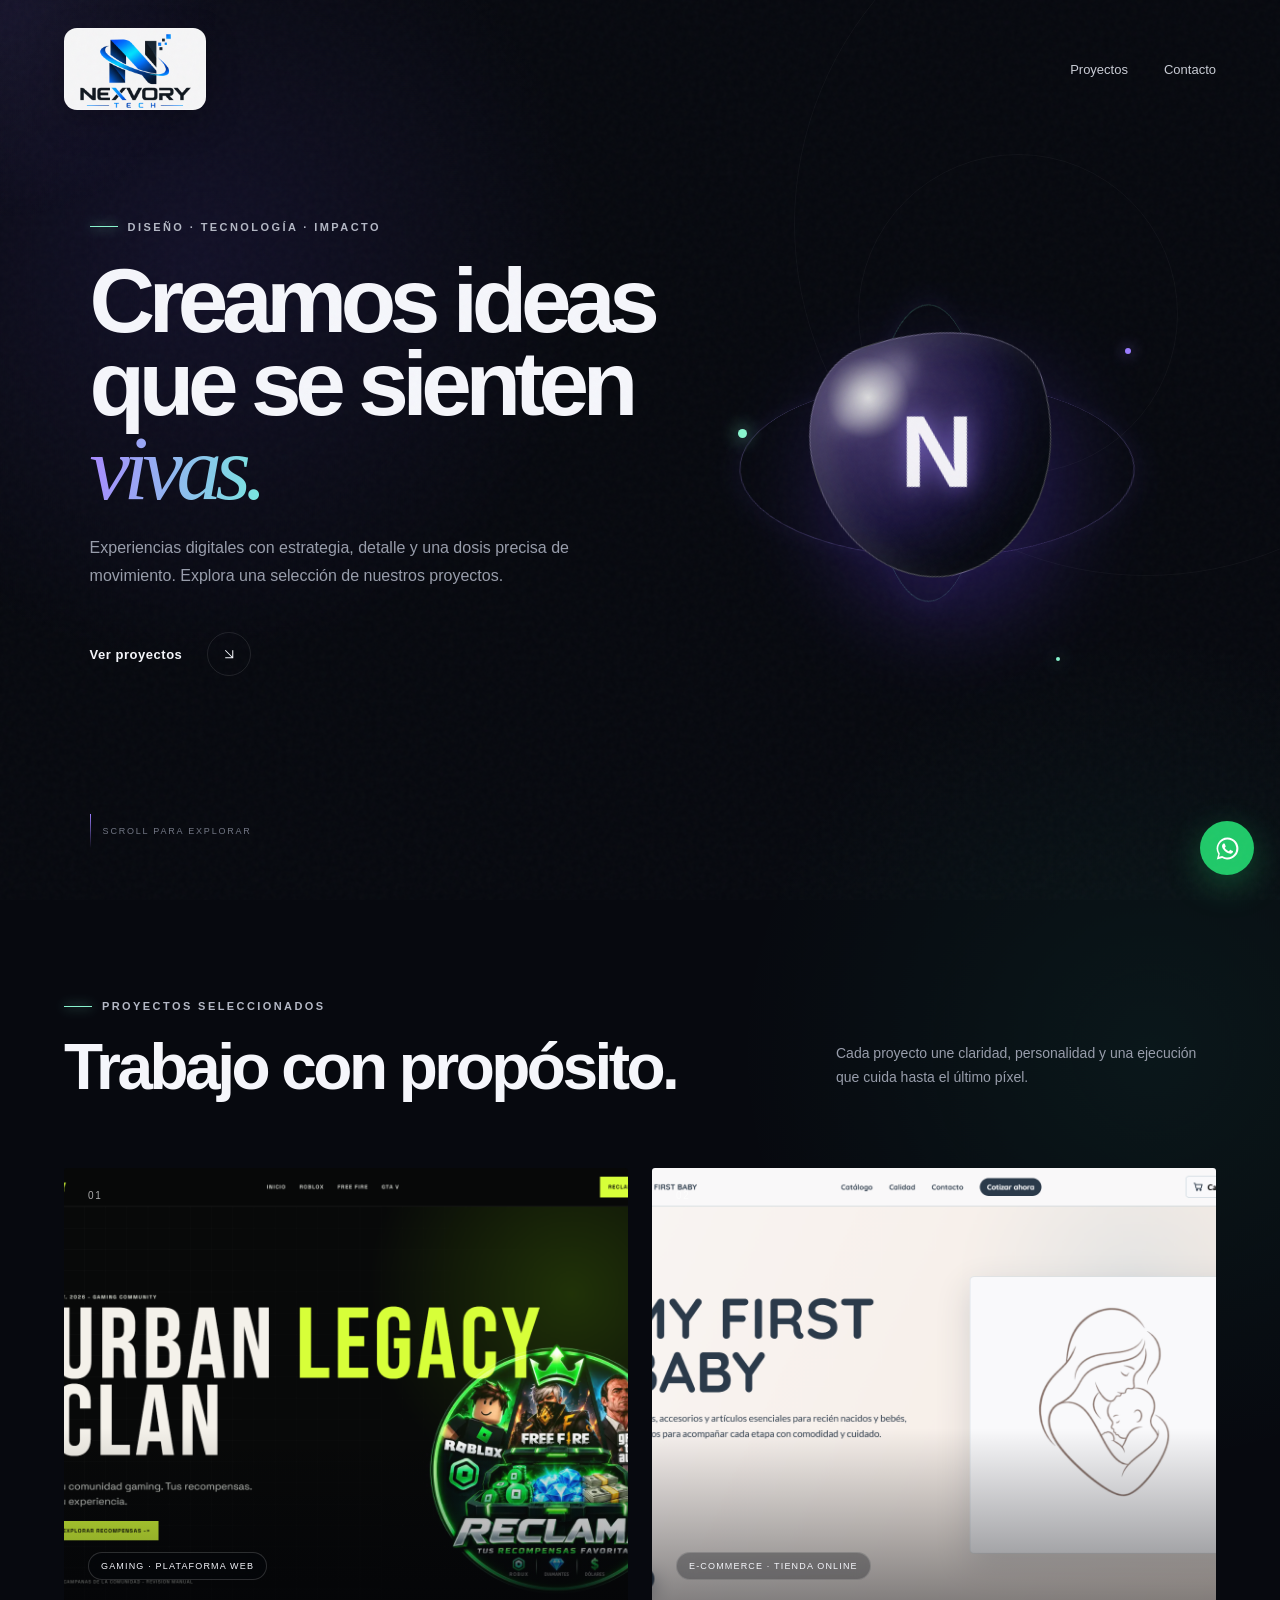
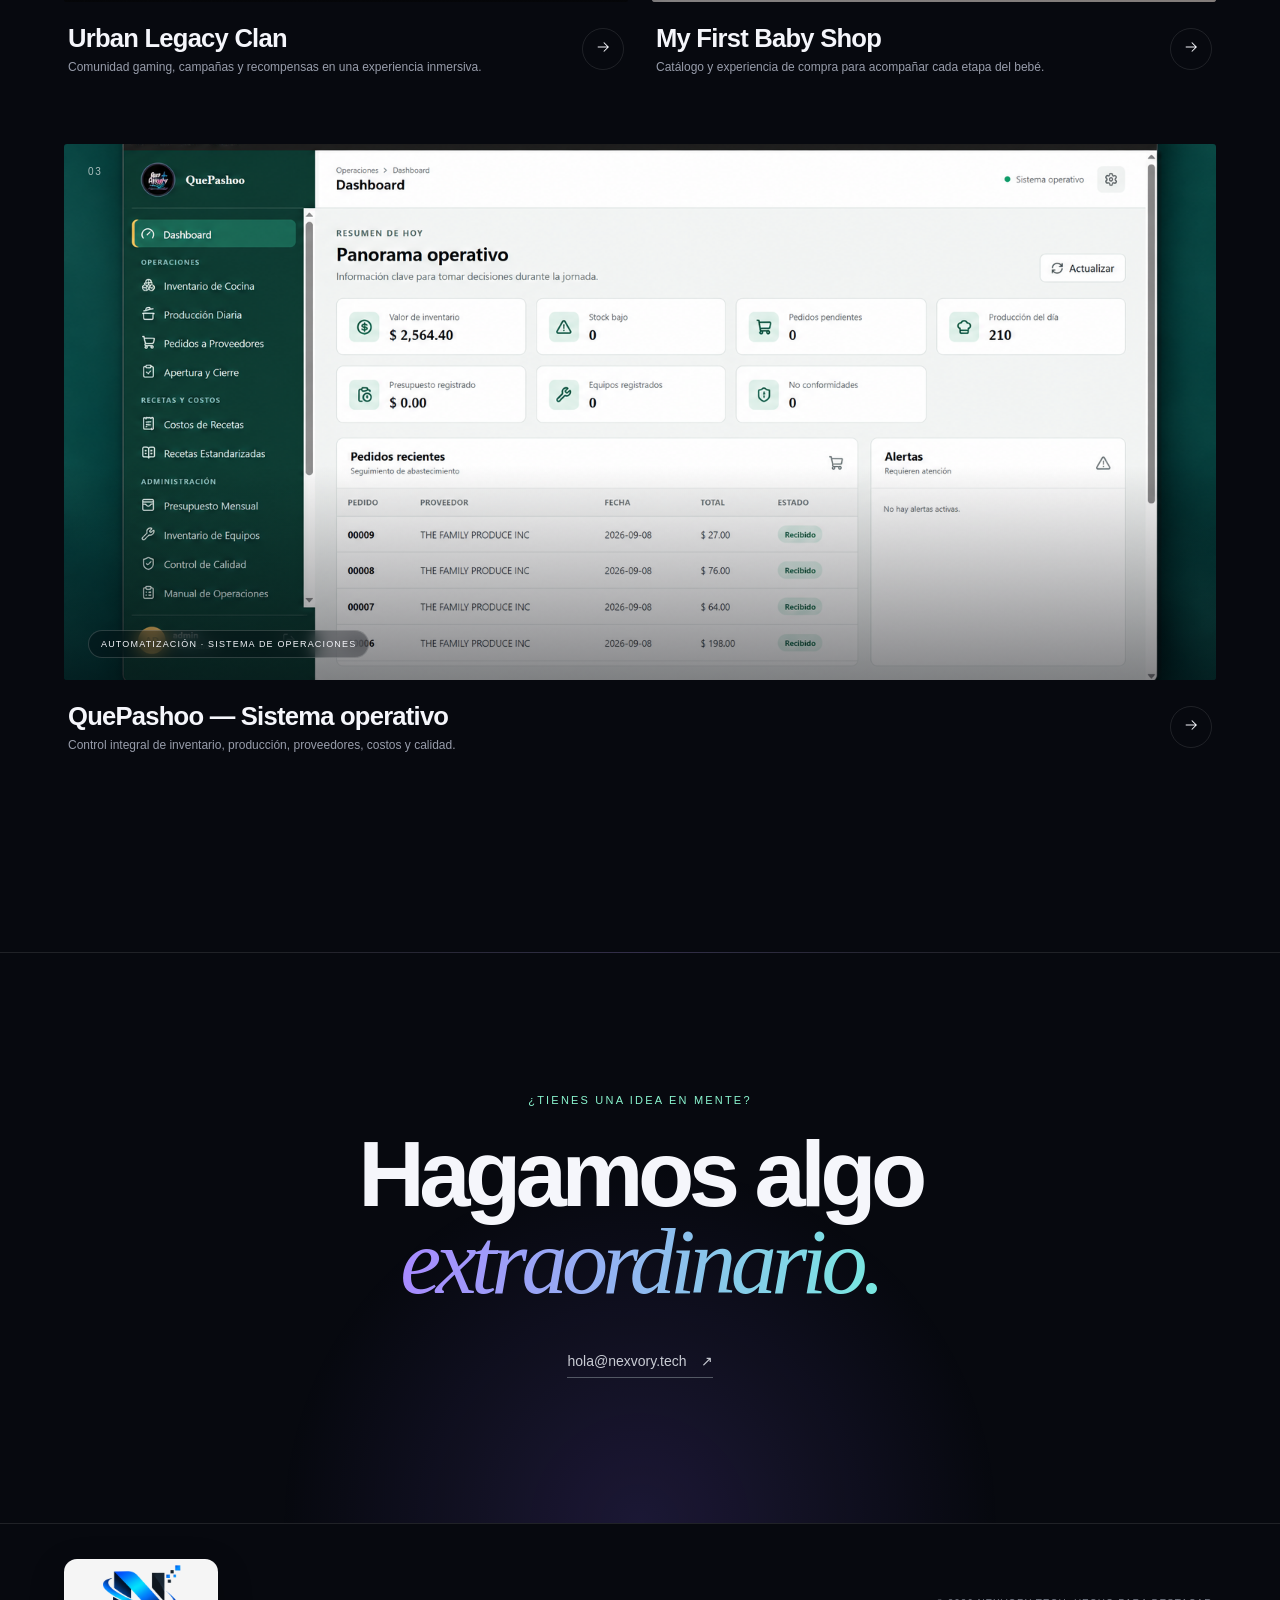
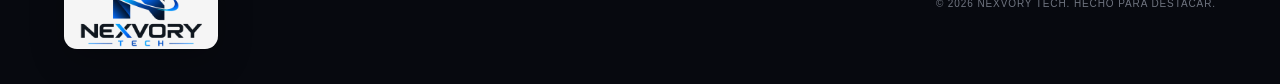
==== index.html @ 63ddf440 "feat: launch Nexvory Tech portfolio" ====
<!doctype html>
<html lang="es">
  <head>
    <meta charset="UTF-8" />
    <meta name="viewport" content="width=device-width, initial-scale=1.0" />
    <meta name="theme-color" content="#07090f" />
    <meta
      name="description"
      content="Portafolio de proyectos digitales de Nexvory Tech. Experiencias web modernas, productos digitales y soluciones de marca."
    />
    <title>Nexvory Tech — Proyectos que mueven ideas</title>
    <link rel="stylesheet" href="styles.css" />
    <script src="script.js" defer></script>
  </head>
  <body>
    <div class="noise" aria-hidden="true"></div>
    <div class="cursor-glow" aria-hidden="true"></div>

    <header class="site-header">
      <a class="brand" href="#inicio" aria-label="Nexvory Tech, ir al inicio">
        <span class="brand-logo-shell">
          <img class="brand-logo" src="assets/nexvory-tech-logo.png" alt="Nexvory Tech — Ideas que conectan tu futuro" />
        </span>
      </a>
      <nav aria-label="Navegación principal">
        <a href="#proyectos">Proyectos</a>
        <a href="#contacto">Contacto</a>
      </nav>
    </header>

    <main>
      <section class="hero" id="inicio" aria-labelledby="hero-title">
        <div class="hero-orbit hero-orbit--one" aria-hidden="true"></div>
        <div class="hero-orbit hero-orbit--two" aria-hidden="true"></div>
        <div class="hero-copy reveal">
          <div class="eyebrow"><span></span> Diseño · Tecnología · Impacto</div>
          <h1 id="hero-title">Creamos ideas que se sienten <em>vivas.</em></h1>
          <p>
            Experiencias digitales con estrategia, detalle y una dosis precisa de movimiento.
            Explora una selección de nuestros proyectos.
          </p>
          <a class="hero-cta" href="#proyectos">
            Ver proyectos
            <svg viewBox="0 0 24 24" aria-hidden="true"><path d="m7 7 10 10m0-10v10H7" /></svg>
          </a>
        </div>

        <div class="hero-object reveal" aria-hidden="true">
          <div class="orbital orbital--outer"></div>
          <div class="orbital orbital--inner"></div>
          <div class="glass-core">
            <span class="core-shine"></span>
            <span class="core-letter">N</span>
          </div>
          <span class="satellite satellite--one"></span>
          <span class="satellite satellite--two"></span>
          <span class="satellite satellite--three"></span>
        </div>

        <div class="scroll-cue" aria-hidden="true"><span></span> Scroll para explorar</div>
      </section>

      <section class="projects-section" id="proyectos" aria-labelledby="projects-title">
        <div class="section-heading reveal">
          <div>
            <div class="eyebrow"><span></span> Proyectos seleccionados</div>
            <h2 id="projects-title">Trabajo con propósito.</h2>
          </div>
          <p>Cada proyecto une claridad, personalidad y una ejecución que cuida hasta el último píxel.</p>
        </div>

        <div class="projects-grid">
          <article class="project-card reveal" tabindex="0" data-image="assets/urban-legacy.png" data-url="https://urbanlegacyclan.com/" aria-label="Urban Legacy Clan. Presiona para ver opciones.">
            <div class="project-visual">
              <img src="assets/urban-legacy.png" alt="Página principal de Urban Legacy Clan" />
              <span class="project-number">01</span>
              <span class="project-category">Gaming · Plataforma web</span>
              <span class="card-glare" aria-hidden="true"></span>
            </div>
            <div class="project-info">
              <div><h3>Urban Legacy Clan</h3><p>Comunidad gaming, campañas y recompensas en una experiencia inmersiva.</p></div>
              <button class="card-action" type="button" aria-label="Ver opciones de Urban Legacy Clan">
                <svg viewBox="0 0 24 24" aria-hidden="true"><path d="M5 12h14m-6-6 6 6-6 6" /></svg>
              </button>
            </div>
          </article>

          <article class="project-card reveal" tabindex="0" data-image="assets/my-first-baby-shop.png" data-url="https://myfirstbabyshop.com/" aria-label="My First Baby Shop. Presiona para ver opciones.">
            <div class="project-visual">
              <img src="assets/my-first-baby-shop.png" alt="Página principal de My First Baby Shop" />
              <span class="project-number">02</span>
              <span class="project-category">E-commerce · Tienda online</span>
              <span class="card-glare" aria-hidden="true"></span>
            </div>
            <div class="project-info">
              <div><h3>My First Baby Shop</h3><p>Catálogo y experiencia de compra para acompañar cada etapa del bebé.</p></div>
              <button class="card-action" type="button" aria-label="Ver opciones de My First Baby Shop">
                <svg viewBox="0 0 24 24" aria-hidden="true"><path d="M5 12h14m-6-6 6 6-6 6" /></svg>
              </button>
            </div>
          </article>

          <article class="project-card project-card--wide reveal" tabindex="0" data-image="assets/quepashoo-system.png" data-url="" data-private="true" aria-label="Sistema automatizado QuePashoo. Presiona para ver opciones.">
            <div class="project-visual project-visual--system">
              <img src="assets/quepashoo-system.png" alt="Dashboard del sistema automatizado QuePashoo" />
              <span class="project-number">03</span>
              <span class="project-category">Automatización · Sistema de operaciones</span>
              <span class="card-glare" aria-hidden="true"></span>
            </div>
            <div class="project-info">
              <div><h3>QuePashoo — Sistema operativo</h3><p>Control integral de inventario, producción, proveedores, costos y calidad.</p></div>
              <button class="card-action" type="button" aria-label="Ver opciones del sistema QuePashoo">
                <svg viewBox="0 0 24 24" aria-hidden="true"><path d="M5 12h14m-6-6 6 6-6 6" /></svg>
              </button>
            </div>
          </article>
        </div>
      </section>

      <section class="contact-section reveal" id="contacto" aria-labelledby="contact-title">
        <p>¿Tienes una idea en mente?</p>
        <h2 id="contact-title">Hagamos algo <em>extraordinario.</em></h2>
        <a class="contact-link" href="mailto:hola@nexvory.tech">hola@nexvory.tech <span>↗</span></a>
      </section>
    </main>

    <footer>
      <a class="brand brand--footer" href="#inicio" aria-label="Nexvory Tech, volver al inicio">
        <span class="brand-logo-shell brand-logo-shell--footer">
          <img class="brand-logo" src="assets/nexvory-tech-logo.png" alt="Nexvory Tech — Ideas que conectan tu futuro" />
        </span>
      </a>
      <p>© <span id="year"></span> Nexvory Tech. Hecho para destacar.</p>
    </footer>

    <div class="project-menu" role="dialog" aria-label="Opciones del proyecto" aria-hidden="true">
      <button type="button" data-action="zoom">
        <span class="menu-icon"><svg viewBox="0 0 24 24" aria-hidden="true"><circle cx="11" cy="11" r="6"/><path d="m16 16 4 4M11 8v6M8 11h6"/></svg></span>
        <span><strong>Agrandar imagen</strong><small>Ver a pantalla completa</small></span>
      </button>
      <a href="#" data-action="open" target="_blank" rel="noopener noreferrer">
        <span class="menu-icon"><svg viewBox="0 0 24 24" aria-hidden="true"><path d="M14 5h5v5M12 12l7-7M19 13v5a1 1 0 0 1-1 1H6a1 1 0 0 1-1-1V6a1 1 0 0 1 1-1h5"/></svg></span>
        <span><strong>Abrir enlace</strong><small>Visitar el proyecto</small></span>
      </a>
      <div class="private-state" aria-label="Este sistema es de acceso privado">
        <span class="menu-icon"><svg viewBox="0 0 24 24" aria-hidden="true"><rect x="5" y="10" width="14" height="10" rx="2"/><path d="M8 10V7a4 4 0 0 1 8 0v3"/></svg></span>
        <span><strong>Sistema privado</strong><small>Sin enlace público disponible</small></span>
      </div>
    </div>

    <div class="lightbox" role="dialog" aria-modal="true" aria-label="Vista ampliada del proyecto" aria-hidden="true">
      <button class="lightbox-close" type="button" aria-label="Cerrar imagen">
        <svg viewBox="0 0 24 24" aria-hidden="true"><path d="m6 6 12 12M18 6 6 18"/></svg>
      </button>
      <div class="lightbox-frame"><img src="" alt="Vista ampliada del proyecto" /></div>
      <p>Presiona ESC o haz clic fuera para cerrar</p>
    </div>

    <a
      class="whatsapp"
      id="whatsapp-link"
      href="#"
      target="_blank"
      rel="noopener noreferrer"
      aria-label="Contactar por WhatsApp"
    >
      <span class="whatsapp-label">¿Hablamos?</span>
      <span class="whatsapp-icon">
        <svg viewBox="0 0 32 32" aria-hidden="true"><path fill="currentColor" d="M16.04 3A12.9 12.9 0 0 0 5.1 22.72L3.27 29l6.43-1.69A12.96 12.96 0 1 0 16.04 3Zm0 23.72c-2.08 0-4.12-.56-5.9-1.62l-.42-.25-3.81 1 1.02-3.7-.27-.43A10.68 10.68 0 1 1 16.04 26.72Zm5.86-8c-.32-.16-1.9-.94-2.2-1.05-.29-.11-.5-.16-.72.16-.21.32-.82 1.05-1 1.27-.19.21-.38.24-.7.08-.32-.16-1.36-.5-2.59-1.6a9.7 9.7 0 0 1-1.79-2.22c-.19-.32-.02-.5.14-.66.15-.14.33-.37.49-.56.16-.18.21-.32.32-.53.11-.21.05-.4-.03-.56-.08-.16-.72-1.73-.98-2.37-.26-.62-.52-.54-.72-.55h-.61c-.22 0-.56.08-.86.4-.29.32-1.12 1.1-1.12 2.66 0 1.57 1.15 3.08 1.31 3.3.16.21 2.25 3.44 5.45 4.82.76.33 1.35.52 1.82.67.76.24 1.46.21 2 .13.62-.09 1.9-.77 2.17-1.52.27-.75.27-1.39.19-1.52-.08-.13-.3-.21-.62-.37Z"/></svg>
      </span>
    </a>
  </body>
</html>
---- styles.css ----
:root {
  --bg: #07090f;
  --surface: #0d1019;
  --surface-2: #131722;
  --text: #f5f6fb;
  --muted: #989dab;
  --line: rgba(255, 255, 255, 0.1);
  --accent: #9b7cff;
  --mint: #8af5cf;
  --ease: cubic-bezier(0.22, 1, 0.36, 1);
}

* { box-sizing: border-box; }
html { scroll-behavior: smooth; }
body {
  margin: 0;
  color: var(--text);
  background:
    radial-gradient(circle at 15% 8%, rgba(102, 73, 220, 0.12), transparent 25rem),
    radial-gradient(circle at 90% 32%, rgba(48, 211, 176, 0.07), transparent 26rem),
    var(--bg);
  font-family: Inter, "Segoe UI", Arial, sans-serif;
  overflow-x: hidden;
}

body.menu-open { cursor: default; }
body.lightbox-open { overflow: hidden; }
button, a { -webkit-tap-highlight-color: transparent; }
a { color: inherit; text-decoration: none; }
button { color: inherit; font: inherit; }

.noise {
  position: fixed; inset: 0; z-index: 100; pointer-events: none; opacity: 0.035;
  background-image: url("data:image/svg+xml,%3Csvg viewBox='0 0 180 180' xmlns='http://www.w3.org/2000/svg'%3E%3Cfilter id='n'%3E%3CfeTurbulence type='fractalNoise' baseFrequency='.9' numOctaves='4' stitchTiles='stitch'/%3E%3C/filter%3E%3Crect width='100%25' height='100%25' filter='url(%23n)' opacity='.8'/%3E%3C/svg%3E");
}

.cursor-glow {
  position: fixed; width: 30rem; height: 30rem; border-radius: 50%; z-index: -1;
  background: radial-gradient(circle, rgba(145, 115, 255, 0.1), transparent 65%);
  transform: translate(-50%, -50%); pointer-events: none; will-change: left, top;
}

.site-header {
  position: absolute; top: 0; left: 0; right: 0; z-index: 20;
  display: flex; align-items: center; justify-content: space-between;
  max-width: 1440px; margin: auto; padding: 28px clamp(24px, 5vw, 80px);
}

.brand { display: inline-flex; align-items: center; }
.brand-logo-shell {
  display: grid; place-items: center; width: 142px; height: 82px; padding: 3px 7px;
  overflow: hidden; border: 1px solid rgba(255,255,255,.18); border-radius: 13px;
  background: rgba(255,255,255,.96); box-shadow: 0 12px 35px rgba(0,0,0,.22);
  transition: transform .4s var(--ease), box-shadow .4s var(--ease);
}
.brand:hover .brand-logo-shell { transform: translateY(-2px); box-shadow: 0 15px 42px rgba(23,118,255,.22); }
.brand-logo { display: block; width: 100%; height: 100%; object-fit: contain; }
nav { display: flex; gap: 36px; }
nav a { position: relative; color: #c9ccd5; font-size: 13px; }
nav a::after { content: ""; position: absolute; left: 0; right: 100%; bottom: -7px; height: 1px; background: var(--mint); transition: right .4s var(--ease); }
nav a:hover::after { right: 0; }

.hero {
  position: relative; min-height: min(880px, 100svh); display: grid; grid-template-columns: 1.08fr .92fr;
  align-items: center; max-width: 1440px; margin: auto; padding: 125px clamp(24px, 7vw, 105px) 100px;
  isolation: isolate;
}
.hero-copy { position: relative; z-index: 3; width: 100%; min-width: 0; max-width: 750px; }
.eyebrow { display: flex; align-items: center; gap: 10px; color: #b4b8c5; font-size: 11px; font-weight: 650; letter-spacing: .22em; text-transform: uppercase; }
.eyebrow > span { width: 28px; height: 1px; background: var(--mint); box-shadow: 0 0 12px var(--mint); }
.hero h1 { margin: 26px 0 24px; font-size: clamp(3.6rem, 7.1vw, 7.15rem); line-height: .92; letter-spacing: -.07em; max-width: 840px; }
h1 em, .contact-section em { color: transparent; font-family: Georgia, serif; font-weight: 400; background: linear-gradient(95deg, #a889ff, #78e8e0); background-clip: text; -webkit-background-clip: text; }
.hero-copy > p { max-width: 520px; margin: 0 0 34px; color: var(--muted); font-size: 16px; line-height: 1.75; }
.hero-cta { display: inline-flex; align-items: center; gap: 25px; padding: 8px 8px 8px 0; font-size: 13px; font-weight: 700; letter-spacing: .04em; }
.hero-cta svg { width: 44px; height: 44px; padding: 12px; border: 1px solid var(--line); border-radius: 50%; fill: none; stroke: currentColor; stroke-width: 1.4; transition: transform .45s var(--ease), background .45s, color .45s; }
.hero-cta:hover svg { transform: rotate(45deg); color: #080a0e; background: var(--mint); }

.hero-object { position: relative; z-index: 2; width: min(37vw, 530px); aspect-ratio: 1; justify-self: center; perspective: 900px; animation: float 6s ease-in-out infinite; }
.glass-core { position: absolute; inset: 24%; border-radius: 35% 65% 55% 45% / 45% 34% 66% 55%; display: grid; place-items: center; transform: rotate(-18deg); background: radial-gradient(circle at 30% 20%, rgba(255,255,255,.8), rgba(161,126,255,.34) 16%, rgba(66,45,149,.35) 50%, rgba(9,11,20,.72) 74%); border: 1px solid rgba(255,255,255,.28); box-shadow: inset -25px -25px 60px rgba(5,7,16,.65), inset 15px 12px 30px rgba(255,255,255,.15), 0 45px 90px rgba(83,50,200,.32); backdrop-filter: blur(12px); }
.core-letter { font-size: clamp(4rem, 8vw, 8rem); font-weight: 800; transform: rotate(18deg); color: rgba(255,255,255,.92); text-shadow: 0 0 25px rgba(159,132,255,.65); }
.core-shine { position: absolute; width: 42%; height: 18%; top: 10%; left: 12%; border-radius: 50%; background: rgba(255,255,255,.27); filter: blur(9px); transform: rotate(-25deg); }
.orbital { position: absolute; inset: 9%; border: 1px solid rgba(172,152,255,.27); border-radius: 50%; transform: rotateX(64deg) rotateZ(15deg); box-shadow: 0 0 30px rgba(124,97,255,.08); }
.orbital--inner { inset: 19%; transform: rotateY(68deg) rotateZ(42deg); border-color: rgba(127,244,208,.23); }
.satellite { position: absolute; width: 9px; aspect-ratio: 1; border-radius: 50%; background: var(--mint); box-shadow: 0 0 18px var(--mint); }
.satellite--one { left: 8%; top: 45%; }
.satellite--two { right: 9%; top: 28%; width: 6px; background: var(--accent); box-shadow: 0 0 15px var(--accent); }
.satellite--three { right: 24%; bottom: 6%; width: 4px; }
.hero-orbit { position: absolute; z-index: -1; border: 1px solid rgba(255,255,255,.04); border-radius: 50%; }
.hero-orbit--one { width: 55vw; aspect-ratio: 1; right: -17vw; top: -10vw; }
.hero-orbit--two { width: 25vw; aspect-ratio: 1; right: 8vw; top: 12vw; }
.scroll-cue { position: absolute; left: clamp(24px, 7vw, 105px); bottom: 32px; display: flex; align-items: center; gap: 12px; color: #717684; font-size: 9px; letter-spacing: .2em; text-transform: uppercase; }
.scroll-cue span { width: 1px; height: 34px; background: linear-gradient(var(--accent), transparent); animation: scrollLine 1.8s ease-in-out infinite; }

.projects-section { max-width: 1440px; margin: auto; padding: 120px clamp(24px, 5vw, 80px) 90px; }
.section-heading { display: flex; align-items: end; justify-content: space-between; gap: 40px; margin-bottom: 64px; }
.section-heading h2 { margin: 18px 0 0; font-size: clamp(2.6rem, 5vw, 5rem); letter-spacing: -.055em; }
.section-heading > p { max-width: 380px; color: var(--muted); font-size: 14px; line-height: 1.7; }
.projects-grid { display: grid; grid-template-columns: repeat(2, minmax(0, 1fr)); gap: 70px 24px; }
.project-card { min-width: 0; outline: none; cursor: pointer; perspective: 1100px; }
.project-card--wide { grid-column: 1 / -1; }
.project-visual { position: relative; aspect-ratio: 1.3; overflow: hidden; border-radius: 3px; transform-style: preserve-3d; background: var(--surface); transition: transform .15s ease-out, box-shadow .4s var(--ease); }
.project-card--wide .project-visual { aspect-ratio: 2.15; }
.project-visual--system img { object-position: center; }
.project-card:hover .project-visual, .project-card:focus-visible .project-visual { box-shadow: 0 32px 75px rgba(0,0,0,.36), 0 0 0 1px rgba(255,255,255,.1); }
.project-visual::after { content: ""; position: absolute; inset: 0; background: linear-gradient(180deg, transparent 60%, rgba(1,2,7,.48)); pointer-events: none; }
.project-visual img { width: 100%; height: 100%; display: block; object-fit: cover; transition: transform 1s var(--ease), filter 1s var(--ease); }
.project-card:hover img { transform: scale(1.045); filter: saturate(1.08); }
.project-number { position: absolute; z-index: 2; top: 22px; left: 24px; color: rgba(255,255,255,.66); font-size: 10px; letter-spacing: .18em; }
.project-category { position: absolute; z-index: 2; left: 24px; bottom: 22px; padding: 8px 12px; border: 1px solid rgba(255,255,255,.16); border-radius: 999px; background: rgba(6,8,15,.3); backdrop-filter: blur(9px); font-size: 9px; letter-spacing: .13em; text-transform: uppercase; }
.card-glare { position: absolute; inset: 0; z-index: 3; opacity: 0; pointer-events: none; background: radial-gradient(circle at var(--glare-x, 50%) var(--glare-y, 50%), rgba(255,255,255,.22), transparent 30%); transition: opacity .3s; }
.project-card:hover .card-glare { opacity: 1; }
.project-info { display: flex; justify-content: space-between; align-items: center; gap: 20px; padding: 22px 4px 0; }
.project-info h3 { margin: 0 0 7px; font-size: clamp(1.2rem, 2vw, 1.65rem); letter-spacing: -.03em; }
.project-info p { margin: 0; color: var(--muted); font-size: 12px; }
.card-action { flex: 0 0 auto; width: 42px; height: 42px; border: 1px solid var(--line); border-radius: 50%; background: transparent; cursor: pointer; transition: background .35s, color .35s, transform .35s var(--ease); }
.card-action svg { width: 18px; fill: none; stroke: currentColor; stroke-width: 1.4; }
.project-card:hover .card-action { color: #07090f; background: var(--text); transform: rotate(-25deg); }

.contact-section { margin: 110px auto 0; padding: 130px 24px 145px; border-top: 1px solid var(--line); text-align: center; background: radial-gradient(circle at 50% 100%, rgba(137,104,255,.16), transparent 42%); }
.contact-section > p { color: var(--mint); font-size: 11px; letter-spacing: .2em; text-transform: uppercase; }
.contact-section h2 { max-width: 900px; margin: 25px auto 45px; font-size: clamp(3rem, 7.2vw, 7.1rem); line-height: .95; letter-spacing: -.06em; }
.contact-link { display: inline-flex; gap: 14px; padding-bottom: 8px; border-bottom: 1px solid #535864; color: #c9ccd4; font-size: 14px; transition: color .3s, border-color .3s; }
.contact-link:hover { color: var(--mint); border-color: var(--mint); }
footer { display: flex; justify-content: space-between; align-items: center; gap: 30px; padding: 35px clamp(24px, 5vw, 80px); border-top: 1px solid var(--line); color: #707581; }
.brand-logo-shell--footer { width: 154px; height: 90px; }
footer p { font-size: 10px; letter-spacing: .09em; text-transform: uppercase; }

.project-menu { position: fixed; z-index: 150; width: min(290px, calc(100vw - 30px)); padding: 7px; border: 1px solid rgba(255,255,255,.14); border-radius: 17px; opacity: 0; visibility: hidden; transform: translate(-50%, -42%) scale(.88); background: rgba(17,19,29,.88); box-shadow: 0 25px 70px rgba(0,0,0,.5); backdrop-filter: blur(22px) saturate(1.4); transition: opacity .3s var(--ease), transform .35s var(--ease), visibility .3s; }
.project-menu.is-open { opacity: 1; visibility: visible; transform: translate(-50%, -50%) scale(1); }
.project-menu button, .project-menu a { width: 100%; display: flex; align-items: center; gap: 12px; padding: 11px; border: 0; border-radius: 11px; background: transparent; text-align: left; cursor: pointer; transition: background .25s; }
.project-menu button:hover, .project-menu a:hover { background: rgba(255,255,255,.075); }
.private-state { display: none; align-items: center; gap: 12px; padding: 11px; color: #9da2ad; }
.private-state.is-visible { display: flex; }
.menu-icon { display: grid; place-items: center; flex: 0 0 auto; width: 38px; height: 38px; border-radius: 10px; background: rgba(255,255,255,.07); }
.menu-icon svg { width: 18px; fill: none; stroke: currentColor; stroke-width: 1.5; }
.project-menu strong, .project-menu small { display: block; }
.project-menu strong { margin-bottom: 3px; font-size: 12px; }
.project-menu small { color: #777d89; font-size: 9px; }

.lightbox { position: fixed; inset: 0; z-index: 200; display: grid; place-items: center; padding: 50px; opacity: 0; visibility: hidden; background: rgba(2,3,7,.9); backdrop-filter: blur(18px); transition: opacity .45s var(--ease), visibility .45s; }
.lightbox.is-open { opacity: 1; visibility: visible; }
.lightbox-frame { width: min(1120px, 89vw); height: min(76vh, 760px); transform: scale(.78); opacity: 0; transition: transform .65s var(--ease), opacity .45s; }
.lightbox.is-open .lightbox-frame { transform: scale(1); opacity: 1; }
.lightbox-frame img { width: 100%; height: 100%; object-fit: contain; filter: drop-shadow(0 35px 65px rgba(0,0,0,.45)); }
.lightbox-close { position: absolute; top: 28px; right: 32px; width: 46px; height: 46px; display: grid; place-items: center; border: 1px solid var(--line); border-radius: 50%; background: rgba(255,255,255,.04); cursor: pointer; transition: background .3s, transform .3s; }
.lightbox-close:hover { background: rgba(255,255,255,.12); transform: rotate(90deg); }
.lightbox-close svg { width: 19px; fill: none; stroke: currentColor; stroke-width: 1.5; }
.lightbox > p { position: absolute; bottom: 20px; color: #737886; font-size: 9px; letter-spacing: .14em; text-transform: uppercase; }

.whatsapp { position: fixed; right: 26px; bottom: 25px; z-index: 80; display: flex; align-items: center; gap: 10px; }
.whatsapp-label { padding: 10px 14px; border: 1px solid var(--line); border-radius: 999px; opacity: 0; transform: translateX(10px); background: rgba(10,13,20,.82); backdrop-filter: blur(12px); font-size: 10px; transition: .35s var(--ease); }
.whatsapp:hover .whatsapp-label { opacity: 1; transform: translateX(0); }
.whatsapp-icon { width: 54px; height: 54px; display: grid; place-items: center; border-radius: 50%; color: white; background: #20c969; box-shadow: 0 10px 35px rgba(32,201,105,.32); animation: whatsappPulse 3s infinite; }
.whatsapp-icon svg { width: 27px; }

.reveal { opacity: 0; transform: translateY(34px); transition: opacity .85s var(--ease), transform .85s var(--ease); }
.reveal.is-visible { opacity: 1; transform: translateY(0); }

@keyframes float { 0%,100% { transform: translateY(0) rotate(0); } 50% { transform: translateY(-17px) rotate(2deg); } }
@keyframes scrollLine { 0%,100% { transform: scaleY(.4); transform-origin: top; opacity: .35; } 50% { transform: scaleY(1); opacity: 1; } }
@keyframes whatsappPulse { 0%, 20%, 100% { box-shadow: 0 10px 35px rgba(32,201,105,.3), 0 0 0 0 rgba(32,201,105,.32); } 45% { box-shadow: 0 10px 35px rgba(32,201,105,.3), 0 0 0 12px rgba(32,201,105,0); } }

@media (max-width: 850px) {
  .hero { min-height: 920px; grid-template-columns: 1fr; align-content: center; padding-top: 135px; }
  .hero-copy { z-index: 4; }
  .hero h1 { font-size: clamp(3.4rem, 13vw, 6rem); }
  .hero-object { position: absolute; width: min(75vw, 480px); right: -15vw; bottom: 1%; opacity: .65; }
  .section-heading { align-items: start; flex-direction: column; }
  .projects-grid { gap: 55px 18px; }
}

@media (max-width: 620px) {
  .site-header { padding-top: 22px; }
  .brand-logo-shell { width: 112px; height: 66px; border-radius: 10px; }
  nav { gap: 18px; }
  nav a:last-child { display: none; }
  .hero { min-height: 800px; align-content: start; padding-top: 165px; }
  .hero h1 { margin-top: 22px; font-size: clamp(3rem, 14vw, 4rem); }
  .hero-copy > p { font-size: 14px; }
  .hero-object { width: 90vw; right: -34vw; bottom: -1%; }
  .scroll-cue { display: none; }
  .projects-section { padding-top: 90px; }
  .section-heading { margin-bottom: 42px; }
  .projects-grid { grid-template-columns: 1fr; gap: 52px; }
  .project-card--wide { grid-column: auto; }
  .project-card--wide .project-visual, .project-visual { aspect-ratio: 1.18; }
  .contact-section { margin-top: 65px; padding: 100px 22px 110px; }
  footer { align-items: flex-start; flex-direction: column; }
  .lightbox { padding: 20px; }
  .lightbox-frame { width: 96vw; height: 72vh; }
  .whatsapp { right: 17px; bottom: 17px; }
  .whatsapp-label { display: none; }
}

@media (hover: none) {
  .cursor-glow { display: none; }
  .card-glare { display: none; }
}

@media (prefers-reduced-motion: reduce) {
  html { scroll-behavior: auto; }
  *, *::before, *::after { animation-duration: .01ms !important; animation-iteration-count: 1 !important; transition-duration: .01ms !important; }
  .reveal { opacity: 1; transform: none; }
}
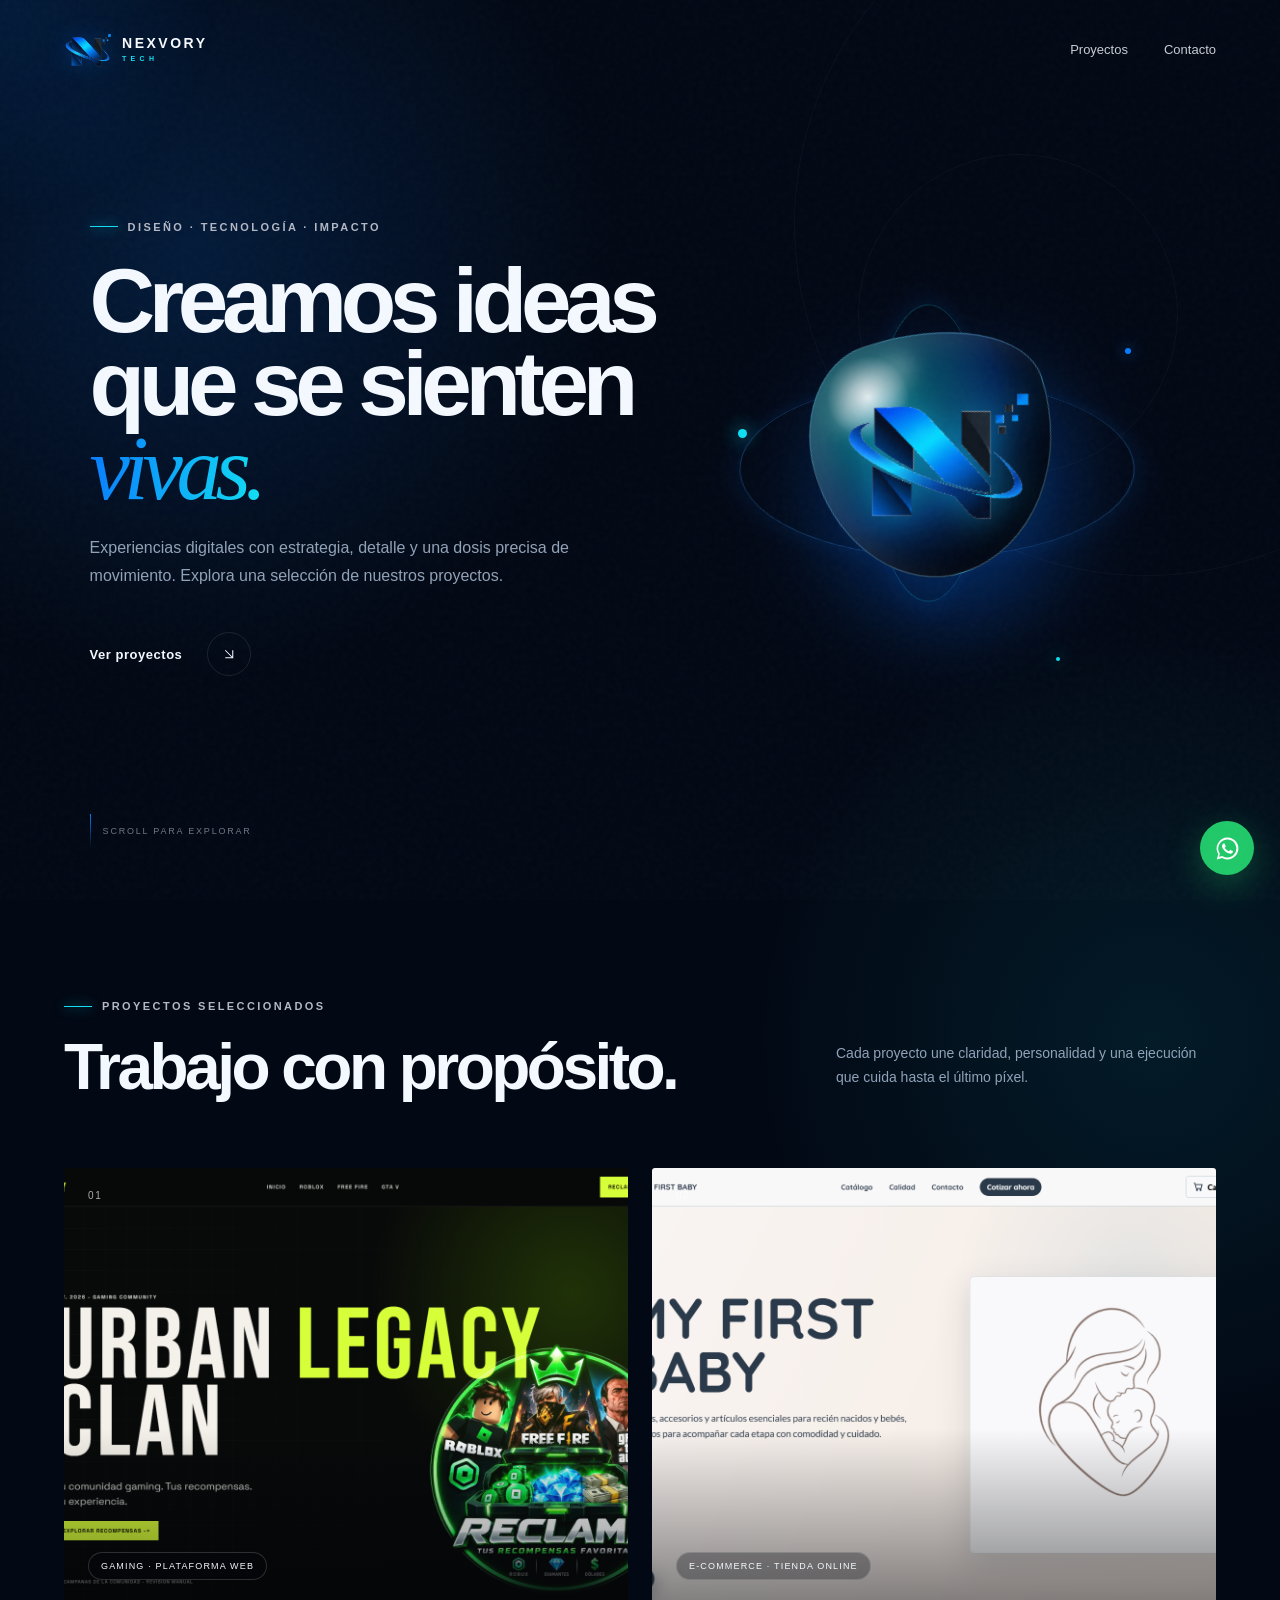
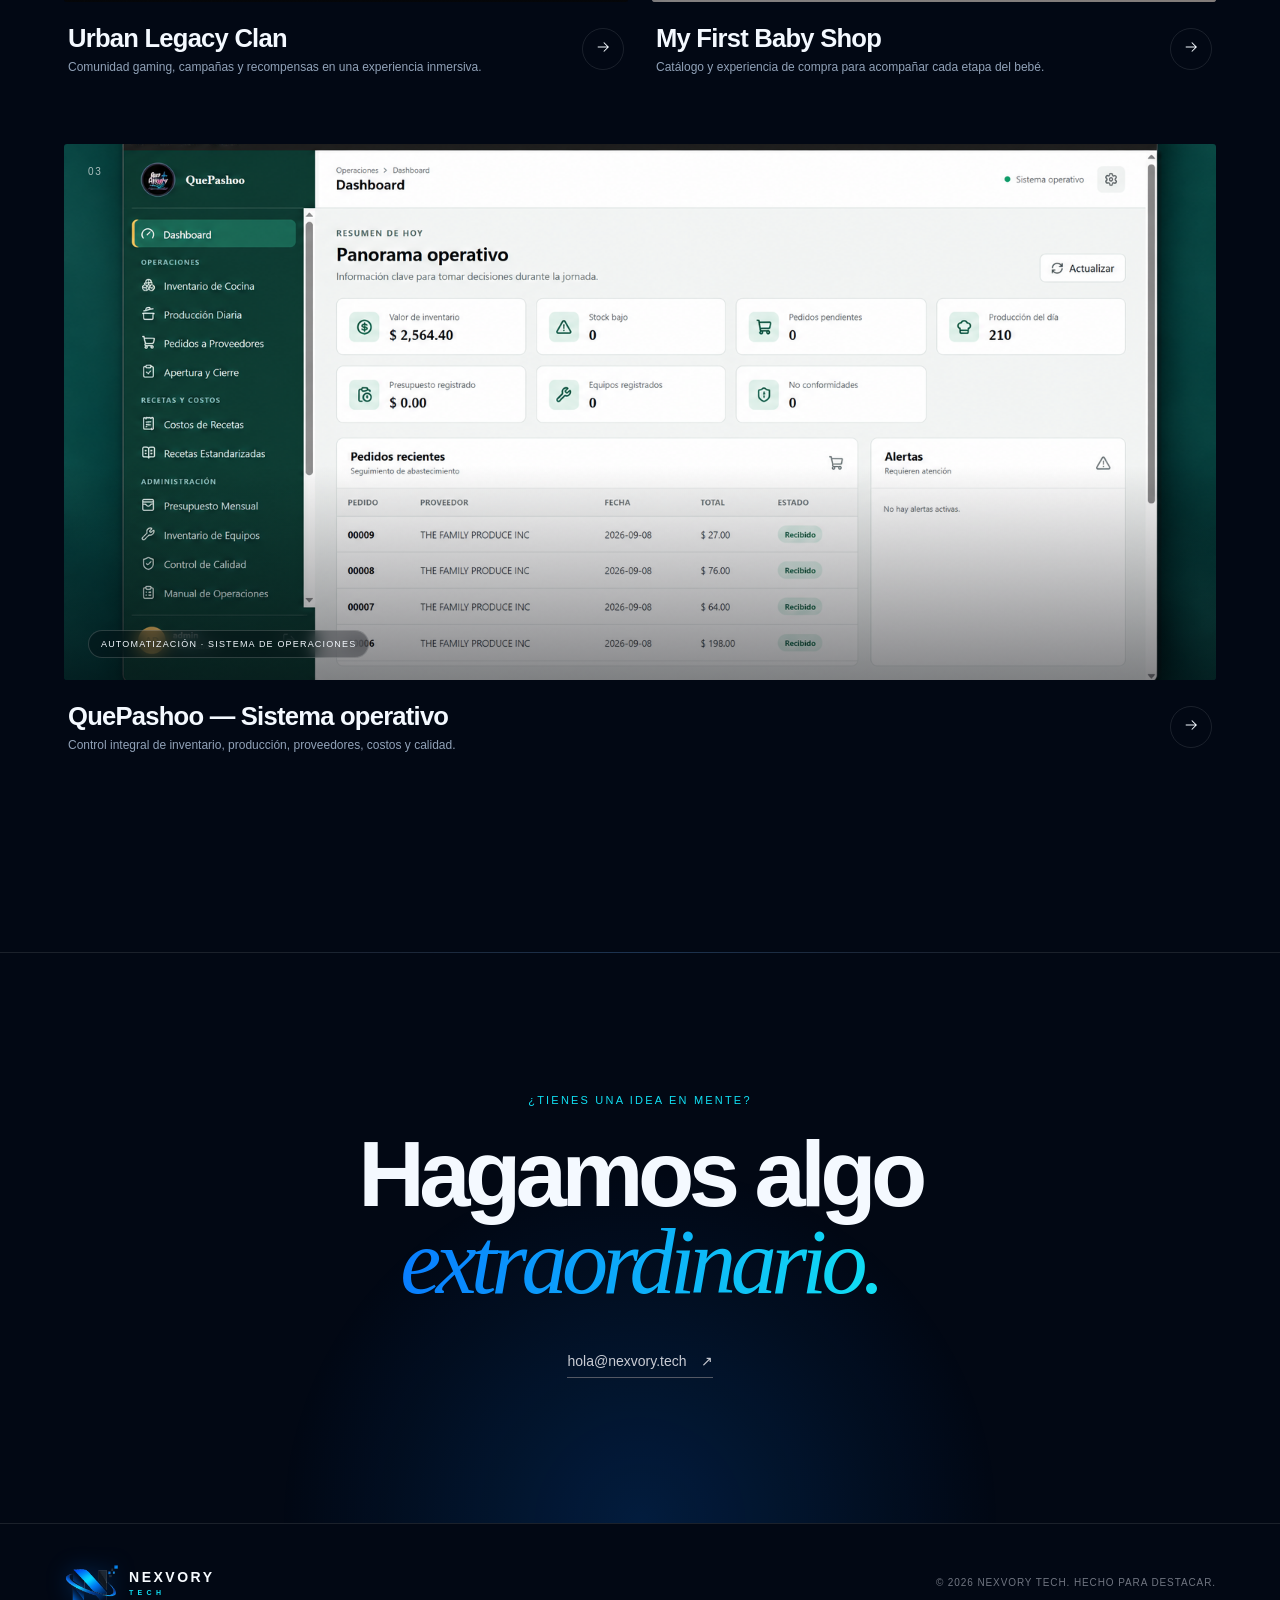
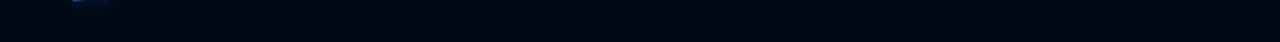
==== commit f733cc34: "fix: use transparent Nexvory mark across branding" ====
--- a/index.html
+++ b/index.html
@@ -18,9 +18,8 @@
 
     <header class="site-header">
       <a class="brand" href="#inicio" aria-label="Nexvory Tech, ir al inicio">
-        <span class="brand-logo-shell">
-          <img class="brand-logo" src="assets/nexvory-tech-logo.png" alt="Nexvory Tech — Ideas que conectan tu futuro" />
-        </span>
+        <img class="brand-symbol" src="assets/logo-nexvory.png" alt="" />
+        <span class="brand-wordmark">NEXVORY<small>TECH</small></span>
       </a>
       <nav aria-label="Navegación principal">
         <a href="#proyectos">Proyectos</a>
@@ -50,7 +49,7 @@
           <div class="orbital orbital--inner"></div>
           <div class="glass-core">
             <span class="core-shine"></span>
-            <span class="core-letter">N</span>
+            <img class="core-logo" src="assets/logo-nexvory.png" alt="" />
           </div>
           <span class="satellite satellite--one"></span>
           <span class="satellite satellite--two"></span>
@@ -126,9 +125,8 @@
 
     <footer>
       <a class="brand brand--footer" href="#inicio" aria-label="Nexvory Tech, volver al inicio">
-        <span class="brand-logo-shell brand-logo-shell--footer">
-          <img class="brand-logo" src="assets/nexvory-tech-logo.png" alt="Nexvory Tech — Ideas que conectan tu futuro" />
-        </span>
+        <img class="brand-symbol brand-symbol--footer" src="assets/logo-nexvory.png" alt="" />
+        <span class="brand-wordmark">NEXVORY<small>TECH</small></span>
       </a>
       <p>© <span id="year"></span> Nexvory Tech. Hecho para destacar.</p>
     </footer>
--- a/styles.css
+++ b/styles.css
@@ -1,12 +1,12 @@
 :root {
-  --bg: #07090f;
-  --surface: #0d1019;
-  --surface-2: #131722;
-  --text: #f5f6fb;
-  --muted: #989dab;
+  --bg: #020814;
+  --surface: #071427;
+  --surface-2: #0b1c33;
+  --text: #f4f9ff;
+  --muted: #91a2b8;
   --line: rgba(255, 255, 255, 0.1);
-  --accent: #9b7cff;
-  --mint: #8af5cf;
+  --accent: #087cff;
+  --mint: #11dff3;
   --ease: cubic-bezier(0.22, 1, 0.36, 1);
 }
 
@@ -16,8 +16,8 @@
   margin: 0;
   color: var(--text);
   background:
-    radial-gradient(circle at 15% 8%, rgba(102, 73, 220, 0.12), transparent 25rem),
-    radial-gradient(circle at 90% 32%, rgba(48, 211, 176, 0.07), transparent 26rem),
+    radial-gradient(circle at 15% 8%, rgba(8, 124, 255, 0.16), transparent 26rem),
+    radial-gradient(circle at 90% 32%, rgba(17, 223, 243, 0.09), transparent 26rem),
     var(--bg);
   font-family: Inter, "Segoe UI", Arial, sans-serif;
   overflow-x: hidden;
@@ -36,7 +36,7 @@
 
 .cursor-glow {
   position: fixed; width: 30rem; height: 30rem; border-radius: 50%; z-index: -1;
-  background: radial-gradient(circle, rgba(145, 115, 255, 0.1), transparent 65%);
+  background: radial-gradient(circle, rgba(8, 124, 255, 0.13), transparent 65%);
   transform: translate(-50%, -50%); pointer-events: none; will-change: left, top;
 }
 
@@ -46,15 +46,11 @@
   max-width: 1440px; margin: auto; padding: 28px clamp(24px, 5vw, 80px);
 }
 
-.brand { display: inline-flex; align-items: center; }
-.brand-logo-shell {
-  display: grid; place-items: center; width: 142px; height: 82px; padding: 3px 7px;
-  overflow: hidden; border: 1px solid rgba(255,255,255,.18); border-radius: 13px;
-  background: rgba(255,255,255,.96); box-shadow: 0 12px 35px rgba(0,0,0,.22);
-  transition: transform .4s var(--ease), box-shadow .4s var(--ease);
-}
-.brand:hover .brand-logo-shell { transform: translateY(-2px); box-shadow: 0 15px 42px rgba(23,118,255,.22); }
-.brand-logo { display: block; width: 100%; height: 100%; object-fit: contain; }
+.brand { display: inline-flex; align-items: center; gap: 10px; }
+.brand-symbol { display: block; width: 48px; height: 42px; object-fit: contain; filter: drop-shadow(0 0 11px rgba(8,124,255,.26)); transition: transform .45s var(--ease), filter .45s; }
+.brand:hover .brand-symbol { transform: translateY(-2px) rotate(-3deg); filter: drop-shadow(0 0 15px rgba(17,223,243,.42)); }
+.brand-wordmark { display: flex; flex-direction: column; color: #f7fbff; font-size: 14px; font-weight: 800; letter-spacing: .18em; line-height: 1; }
+.brand-wordmark small { margin-top: 5px; color: var(--mint); font-size: 7px; font-weight: 700; letter-spacing: .62em; }
 nav { display: flex; gap: 36px; }
 nav a { position: relative; color: #c9ccd5; font-size: 13px; }
 nav a::after { content: ""; position: absolute; left: 0; right: 100%; bottom: -7px; height: 1px; background: var(--mint); transition: right .4s var(--ease); }
@@ -69,18 +65,18 @@
 .eyebrow { display: flex; align-items: center; gap: 10px; color: #b4b8c5; font-size: 11px; font-weight: 650; letter-spacing: .22em; text-transform: uppercase; }
 .eyebrow > span { width: 28px; height: 1px; background: var(--mint); box-shadow: 0 0 12px var(--mint); }
 .hero h1 { margin: 26px 0 24px; font-size: clamp(3.6rem, 7.1vw, 7.15rem); line-height: .92; letter-spacing: -.07em; max-width: 840px; }
-h1 em, .contact-section em { color: transparent; font-family: Georgia, serif; font-weight: 400; background: linear-gradient(95deg, #a889ff, #78e8e0); background-clip: text; -webkit-background-clip: text; }
+h1 em, .contact-section em { color: transparent; font-family: Georgia, serif; font-weight: 400; background: linear-gradient(95deg, #087cff, #11dff3); background-clip: text; -webkit-background-clip: text; }
 .hero-copy > p { max-width: 520px; margin: 0 0 34px; color: var(--muted); font-size: 16px; line-height: 1.75; }
 .hero-cta { display: inline-flex; align-items: center; gap: 25px; padding: 8px 8px 8px 0; font-size: 13px; font-weight: 700; letter-spacing: .04em; }
 .hero-cta svg { width: 44px; height: 44px; padding: 12px; border: 1px solid var(--line); border-radius: 50%; fill: none; stroke: currentColor; stroke-width: 1.4; transition: transform .45s var(--ease), background .45s, color .45s; }
 .hero-cta:hover svg { transform: rotate(45deg); color: #080a0e; background: var(--mint); }
 
 .hero-object { position: relative; z-index: 2; width: min(37vw, 530px); aspect-ratio: 1; justify-self: center; perspective: 900px; animation: float 6s ease-in-out infinite; }
-.glass-core { position: absolute; inset: 24%; border-radius: 35% 65% 55% 45% / 45% 34% 66% 55%; display: grid; place-items: center; transform: rotate(-18deg); background: radial-gradient(circle at 30% 20%, rgba(255,255,255,.8), rgba(161,126,255,.34) 16%, rgba(66,45,149,.35) 50%, rgba(9,11,20,.72) 74%); border: 1px solid rgba(255,255,255,.28); box-shadow: inset -25px -25px 60px rgba(5,7,16,.65), inset 15px 12px 30px rgba(255,255,255,.15), 0 45px 90px rgba(83,50,200,.32); backdrop-filter: blur(12px); }
-.core-letter { font-size: clamp(4rem, 8vw, 8rem); font-weight: 800; transform: rotate(18deg); color: rgba(255,255,255,.92); text-shadow: 0 0 25px rgba(159,132,255,.65); }
+.glass-core { position: absolute; inset: 24%; border-radius: 35% 65% 55% 45% / 45% 34% 66% 55%; display: grid; place-items: center; transform: rotate(-18deg); background: radial-gradient(circle at 30% 20%, rgba(255,255,255,.9), rgba(17,223,243,.36) 16%, rgba(8,92,211,.42) 50%, rgba(2,8,20,.78) 74%); border: 1px solid rgba(154,224,255,.36); box-shadow: inset -25px -25px 60px rgba(1,7,20,.72), inset 15px 12px 30px rgba(255,255,255,.16), 0 45px 90px rgba(0,106,255,.34); backdrop-filter: blur(12px); }
+.core-logo { position: relative; z-index: 2; width: 78%; height: 78%; object-fit: contain; transform: rotate(18deg); filter: drop-shadow(0 0 18px rgba(17,210,255,.45)); }
 .core-shine { position: absolute; width: 42%; height: 18%; top: 10%; left: 12%; border-radius: 50%; background: rgba(255,255,255,.27); filter: blur(9px); transform: rotate(-25deg); }
-.orbital { position: absolute; inset: 9%; border: 1px solid rgba(172,152,255,.27); border-radius: 50%; transform: rotateX(64deg) rotateZ(15deg); box-shadow: 0 0 30px rgba(124,97,255,.08); }
-.orbital--inner { inset: 19%; transform: rotateY(68deg) rotateZ(42deg); border-color: rgba(127,244,208,.23); }
+.orbital { position: absolute; inset: 9%; border: 1px solid rgba(58,155,255,.32); border-radius: 50%; transform: rotateX(64deg) rotateZ(15deg); box-shadow: 0 0 30px rgba(8,124,255,.12); }
+.orbital--inner { inset: 19%; transform: rotateY(68deg) rotateZ(42deg); border-color: rgba(17,223,243,.28); }
 .satellite { position: absolute; width: 9px; aspect-ratio: 1; border-radius: 50%; background: var(--mint); box-shadow: 0 0 18px var(--mint); }
 .satellite--one { left: 8%; top: 45%; }
 .satellite--two { right: 9%; top: 28%; width: 6px; background: var(--accent); box-shadow: 0 0 15px var(--accent); }
@@ -116,13 +112,13 @@
 .card-action svg { width: 18px; fill: none; stroke: currentColor; stroke-width: 1.4; }
 .project-card:hover .card-action { color: #07090f; background: var(--text); transform: rotate(-25deg); }
 
-.contact-section { margin: 110px auto 0; padding: 130px 24px 145px; border-top: 1px solid var(--line); text-align: center; background: radial-gradient(circle at 50% 100%, rgba(137,104,255,.16), transparent 42%); }
+.contact-section { margin: 110px auto 0; padding: 130px 24px 145px; border-top: 1px solid var(--line); text-align: center; background: radial-gradient(circle at 50% 100%, rgba(8,124,255,.18), transparent 42%); }
 .contact-section > p { color: var(--mint); font-size: 11px; letter-spacing: .2em; text-transform: uppercase; }
 .contact-section h2 { max-width: 900px; margin: 25px auto 45px; font-size: clamp(3rem, 7.2vw, 7.1rem); line-height: .95; letter-spacing: -.06em; }
 .contact-link { display: inline-flex; gap: 14px; padding-bottom: 8px; border-bottom: 1px solid #535864; color: #c9ccd4; font-size: 14px; transition: color .3s, border-color .3s; }
 .contact-link:hover { color: var(--mint); border-color: var(--mint); }
 footer { display: flex; justify-content: space-between; align-items: center; gap: 30px; padding: 35px clamp(24px, 5vw, 80px); border-top: 1px solid var(--line); color: #707581; }
-.brand-logo-shell--footer { width: 154px; height: 90px; }
+.brand-symbol--footer { width: 55px; height: 48px; }
 footer p { font-size: 10px; letter-spacing: .09em; text-transform: uppercase; }
 
 .project-menu { position: fixed; z-index: 150; width: min(290px, calc(100vw - 30px)); padding: 7px; border: 1px solid rgba(255,255,255,.14); border-radius: 17px; opacity: 0; visibility: hidden; transform: translate(-50%, -42%) scale(.88); background: rgba(17,19,29,.88); box-shadow: 0 25px 70px rgba(0,0,0,.5); backdrop-filter: blur(22px) saturate(1.4); transition: opacity .3s var(--ease), transform .35s var(--ease), visibility .3s; }
@@ -171,7 +167,9 @@
 
 @media (max-width: 620px) {
   .site-header { padding-top: 22px; }
-  .brand-logo-shell { width: 112px; height: 66px; border-radius: 10px; }
+  .brand-symbol { width: 40px; height: 35px; }
+  .brand-wordmark { font-size: 12px; }
+  .brand-wordmark small { font-size: 6px; }
   nav { gap: 18px; }
   nav a:last-child { display: none; }
   .hero { min-height: 800px; align-content: start; padding-top: 165px; }
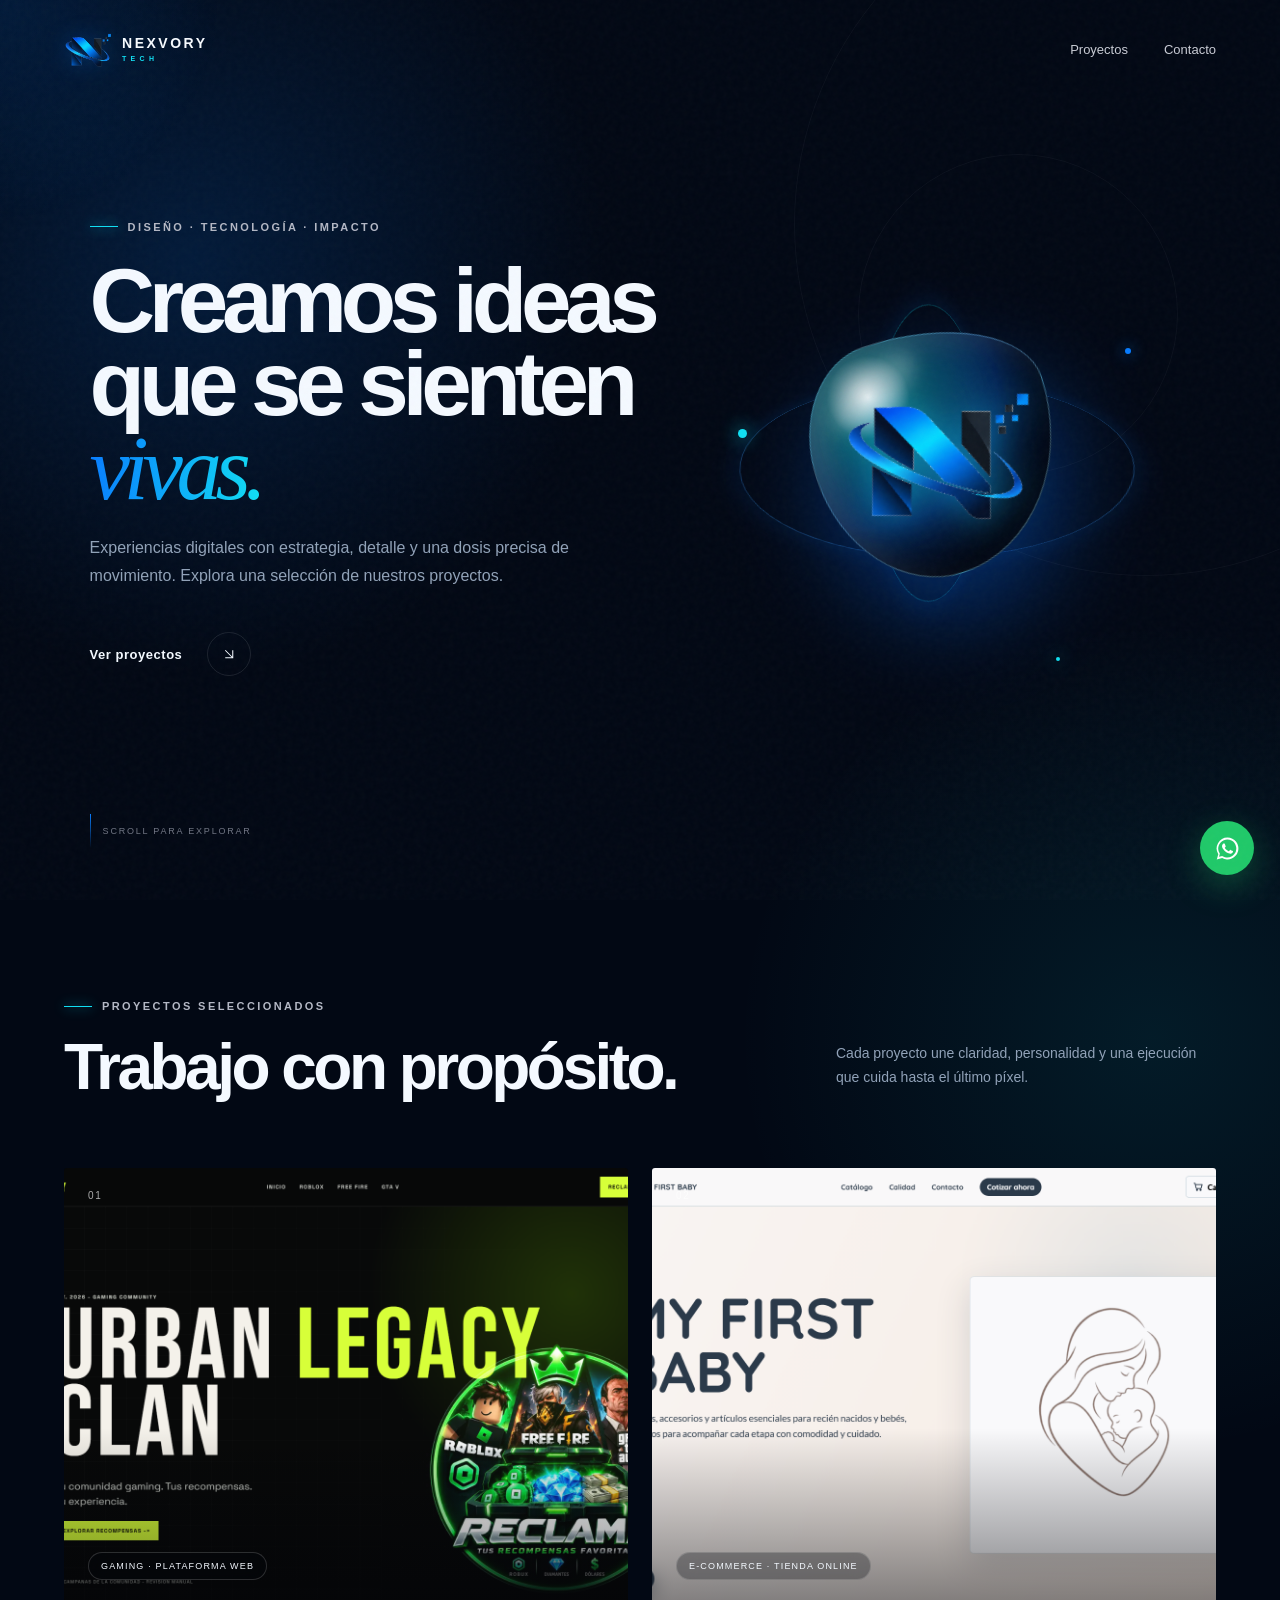
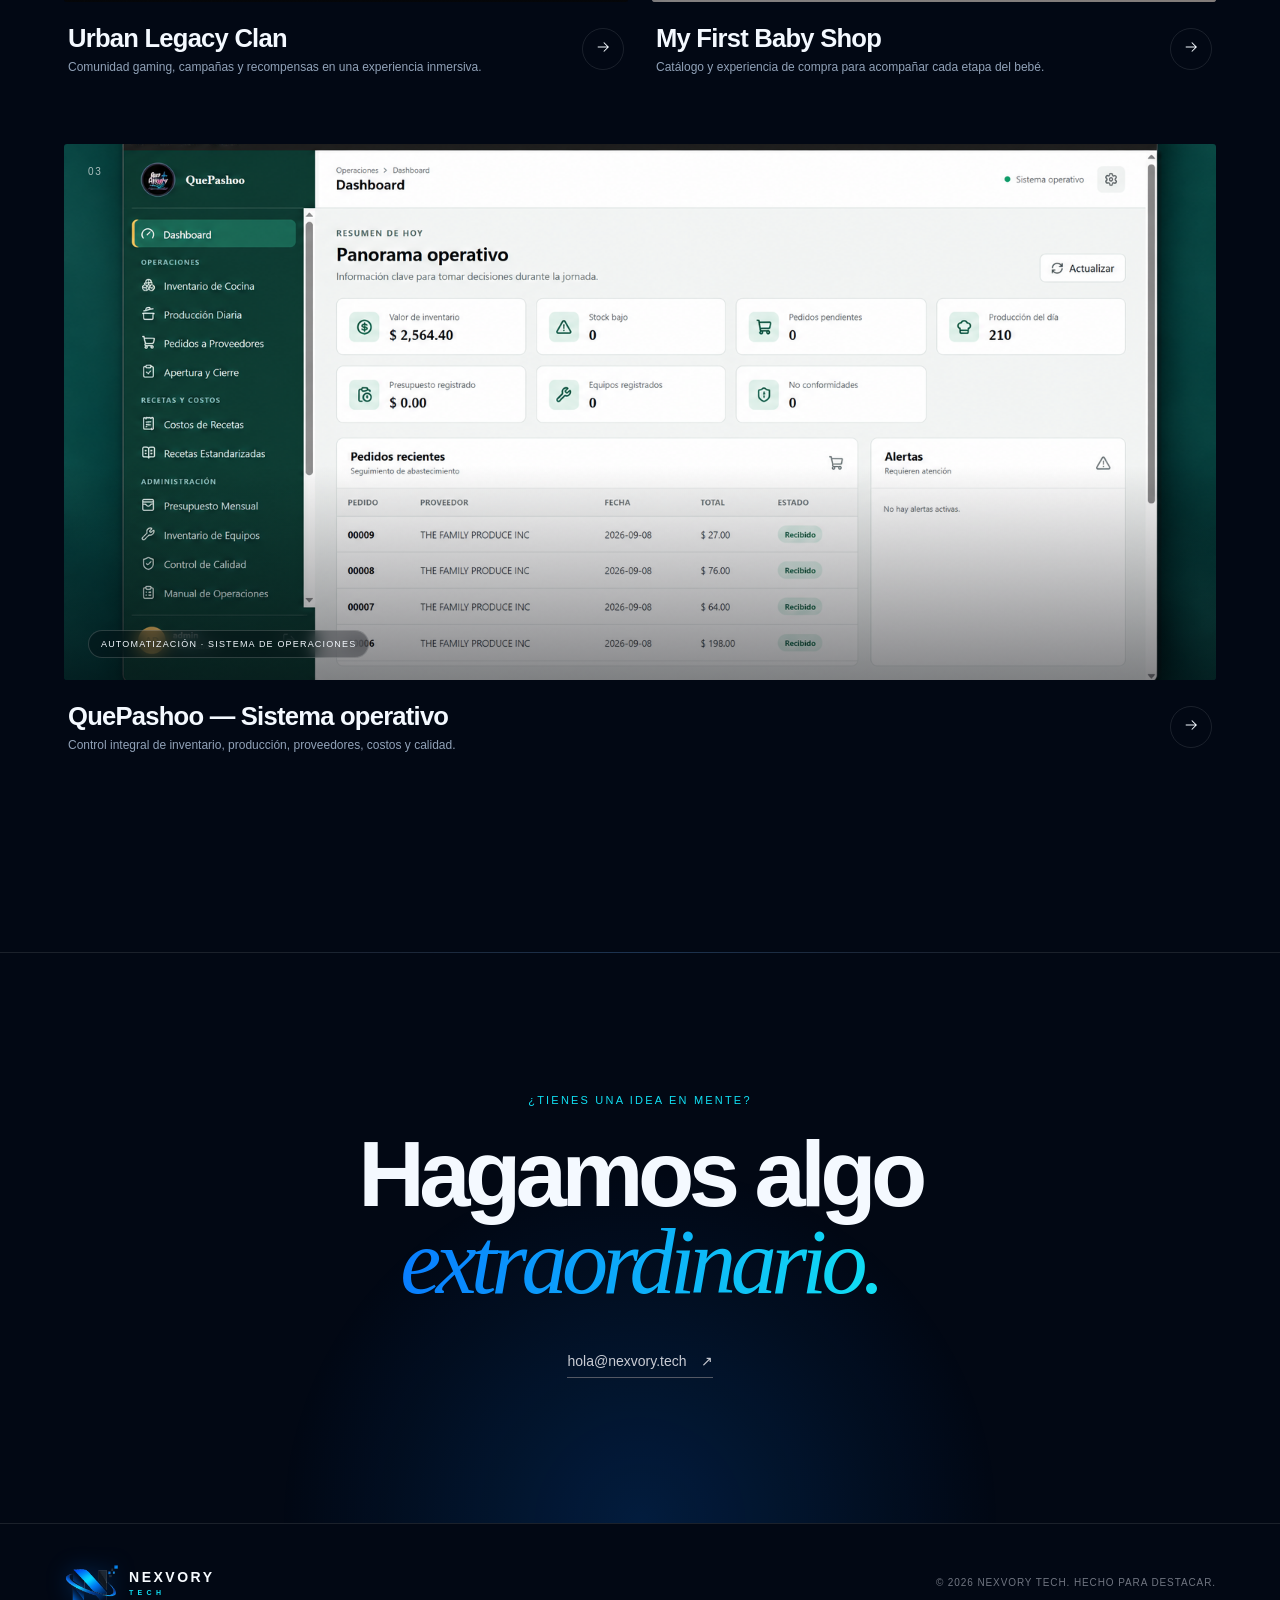
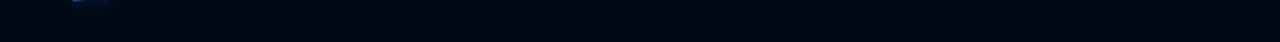
==== commit 37ceb552: "fix: center mobile hero and bust cached assets" ====
--- a/index.html
+++ b/index.html
@@ -3,14 +3,16 @@
   <head>
     <meta charset="UTF-8" />
     <meta name="viewport" content="width=device-width, initial-scale=1.0" />
-    <meta name="theme-color" content="#07090f" />
+    <meta name="theme-color" content="#020814" />
     <meta
       name="description"
       content="Portafolio de proyectos digitales de Nexvory Tech. Experiencias web modernas, productos digitales y soluciones de marca."
     />
     <title>Nexvory Tech — Proyectos que mueven ideas</title>
-    <link rel="stylesheet" href="styles.css" />
-    <script src="script.js" defer></script>
+    <link rel="icon" type="image/png" href="assets/logo-nexvory.png?v=2" />
+    <link rel="apple-touch-icon" href="assets/logo-nexvory.png?v=2" />
+    <link rel="stylesheet" href="styles.css?v=3" />
+    <script src="script.js?v=3" defer></script>
   </head>
   <body>
     <div class="noise" aria-hidden="true"></div>
@@ -18,7 +20,7 @@
 
     <header class="site-header">
       <a class="brand" href="#inicio" aria-label="Nexvory Tech, ir al inicio">
-        <img class="brand-symbol" src="assets/logo-nexvory.png" alt="" />
+        <img class="brand-symbol" src="assets/logo-nexvory.png?v=2" alt="" />
         <span class="brand-wordmark">NEXVORY<small>TECH</small></span>
       </a>
       <nav aria-label="Navegación principal">
@@ -49,7 +51,7 @@
           <div class="orbital orbital--inner"></div>
           <div class="glass-core">
             <span class="core-shine"></span>
-            <img class="core-logo" src="assets/logo-nexvory.png" alt="" />
+            <img class="core-logo" src="assets/logo-nexvory.png?v=2" alt="" />
           </div>
           <span class="satellite satellite--one"></span>
           <span class="satellite satellite--two"></span>
@@ -125,7 +127,7 @@
 
     <footer>
       <a class="brand brand--footer" href="#inicio" aria-label="Nexvory Tech, volver al inicio">
-        <img class="brand-symbol brand-symbol--footer" src="assets/logo-nexvory.png" alt="" />
+        <img class="brand-symbol brand-symbol--footer" src="assets/logo-nexvory.png?v=2" alt="" />
         <span class="brand-wordmark">NEXVORY<small>TECH</small></span>
       </a>
       <p>© <span id="year"></span> Nexvory Tech. Hecho para destacar.</p>
--- a/styles.css
+++ b/styles.css
@@ -11,7 +11,7 @@
 }
 
 * { box-sizing: border-box; }
-html { scroll-behavior: smooth; }
+html { scroll-behavior: smooth; overflow-x: clip; }
 body {
   margin: 0;
   color: var(--text);
@@ -28,6 +28,7 @@
 button, a { -webkit-tap-highlight-color: transparent; }
 a { color: inherit; text-decoration: none; }
 button { color: inherit; font: inherit; }
+img { max-width: 100%; }
 
 .noise {
   position: fixed; inset: 0; z-index: 100; pointer-events: none; opacity: 0.035;
@@ -156,38 +157,84 @@
 @keyframes scrollLine { 0%,100% { transform: scaleY(.4); transform-origin: top; opacity: .35; } 50% { transform: scaleY(1); opacity: 1; } }
 @keyframes whatsappPulse { 0%, 20%, 100% { box-shadow: 0 10px 35px rgba(32,201,105,.3), 0 0 0 0 rgba(32,201,105,.32); } 45% { box-shadow: 0 10px 35px rgba(32,201,105,.3), 0 0 0 12px rgba(32,201,105,0); } }
 
+@media (max-width: 1100px) {
+  .site-header { padding-inline: 32px; }
+  .hero { padding-inline: 52px; }
+  .hero h1 { font-size: clamp(3.7rem, 7vw, 5.3rem); }
+  .projects-section { padding-inline: 32px; }
+  .contact-section h2 { max-width: 760px; }
+}
+
 @media (max-width: 850px) {
-  .hero { min-height: 920px; grid-template-columns: 1fr; align-content: center; padding-top: 135px; }
+  .hero { min-height: max(820px, 100svh); grid-template-columns: 1fr; align-content: center; padding: 145px 32px 110px; }
   .hero-copy { z-index: 4; }
-  .hero h1 { font-size: clamp(3.4rem, 13vw, 6rem); }
-  .hero-object { position: absolute; width: min(75vw, 480px); right: -15vw; bottom: 1%; opacity: .65; }
+  .hero h1 { max-width: 680px; font-size: clamp(3.4rem, 10.5vw, 5.4rem); }
+  .hero-object { position: absolute; width: min(68vw, 480px); right: -12vw; bottom: 0; opacity: .58; }
   .section-heading { align-items: start; flex-direction: column; }
   .projects-grid { gap: 55px 18px; }
+  .contact-section { margin-top: 85px; }
 }
 
 @media (max-width: 620px) {
-  .site-header { padding-top: 22px; }
+  .site-header { padding: 20px 22px; }
   .brand-symbol { width: 40px; height: 35px; }
   .brand-wordmark { font-size: 12px; }
   .brand-wordmark small { font-size: 6px; }
   nav { gap: 18px; }
   nav a:last-child { display: none; }
-  .hero { min-height: 800px; align-content: start; padding-top: 165px; }
-  .hero h1 { margin-top: 22px; font-size: clamp(3rem, 14vw, 4rem); }
+  nav a { min-height: 44px; display: inline-flex; align-items: center; }
+  .hero { min-height: max(720px, 100svh); align-content: start; padding: 138px 22px 80px; }
+  .hero h1 { max-width: 100%; margin-top: 22px; font-size: clamp(2.75rem, 11.5vw, 3.55rem); line-height: .96; overflow-wrap: normal; }
   .hero-copy > p { font-size: 14px; }
-  .hero-object { width: 90vw; right: -34vw; bottom: -1%; }
+  .hero-object { width: min(62vw, 285px); left: 50%; right: auto; bottom: 1.5%; margin-left: max(-31vw, -142px); opacity: .78; }
   .scroll-cue { display: none; }
-  .projects-section { padding-top: 90px; }
+  .projects-section { padding: 88px 22px 60px; }
   .section-heading { margin-bottom: 42px; }
   .projects-grid { grid-template-columns: 1fr; gap: 52px; }
   .project-card--wide { grid-column: auto; }
-  .project-card--wide .project-visual, .project-visual { aspect-ratio: 1.18; }
+  .project-card--wide .project-visual, .project-visual { aspect-ratio: 4 / 3; }
+  .project-visual--system img { object-fit: contain; background: #063b3c; }
+  .project-number { top: 15px; left: 16px; }
+  .project-category { left: 16px; bottom: 15px; max-width: calc(100% - 32px); }
+  .project-info { align-items: flex-start; padding-top: 18px; }
+  .project-info p { max-width: 30rem; line-height: 1.55; }
+  .card-action { width: 44px; height: 44px; }
   .contact-section { margin-top: 65px; padding: 100px 22px 110px; }
+  .contact-section h2 { font-size: clamp(2.8rem, 13vw, 4.2rem); overflow-wrap: break-word; }
   footer { align-items: flex-start; flex-direction: column; }
   .lightbox { padding: 20px; }
-  .lightbox-frame { width: 96vw; height: 72vh; }
-  .whatsapp { right: 17px; bottom: 17px; }
+  .lightbox-frame { width: 96vw; height: min(72vh, 620px); }
+  .lightbox-close { top: max(16px, env(safe-area-inset-top)); right: 16px; }
+  .lightbox > p { display: none; }
+  .project-menu { left: 50% !important; top: auto !important; bottom: calc(82px + env(safe-area-inset-bottom)); transform: translate(-50%, 18px) scale(.94); }
+  .project-menu.is-open { transform: translate(-50%, 0) scale(1); }
+  .project-menu button, .project-menu a, .private-state { min-height: 58px; }
+  .whatsapp { right: 17px; bottom: calc(17px + env(safe-area-inset-bottom)); }
   .whatsapp-label { display: none; }
+}
+
+@media (max-width: 390px) {
+  .site-header { padding-inline: 16px; }
+  .brand { gap: 7px; }
+  .brand-symbol { width: 36px; height: 32px; }
+  .brand-wordmark { font-size: 10px; }
+  .brand-wordmark small { margin-top: 4px; font-size: 5px; }
+  nav a { font-size: 11px; }
+  .hero { min-height: max(700px, 100svh); padding: 126px 18px 72px; }
+  .eyebrow { gap: 8px; font-size: 9px; letter-spacing: .14em; }
+  .eyebrow > span { width: 20px; }
+  .hero h1 { font-size: clamp(2.55rem, 11.8vw, 3rem); line-height: .97; letter-spacing: -.055em; }
+  .hero-copy > p { font-size: 13px; line-height: 1.65; }
+  .hero-object { width: 68vw; left: 50%; right: auto; margin-left: -34vw; opacity: .74; }
+  .projects-section { padding-inline: 18px; }
+  .section-heading h2 { font-size: 2.45rem; }
+  .project-category { font-size: 8px; letter-spacing: .1em; }
+  .project-info { gap: 12px; }
+  .contact-section { padding-inline: 18px; }
+  .contact-link { font-size: 12px; }
+  footer { padding-inline: 18px; }
+  footer p { max-width: 230px; line-height: 1.55; }
+  .whatsapp-icon { width: 50px; height: 50px; }
 }
 
 @media (hover: none) {
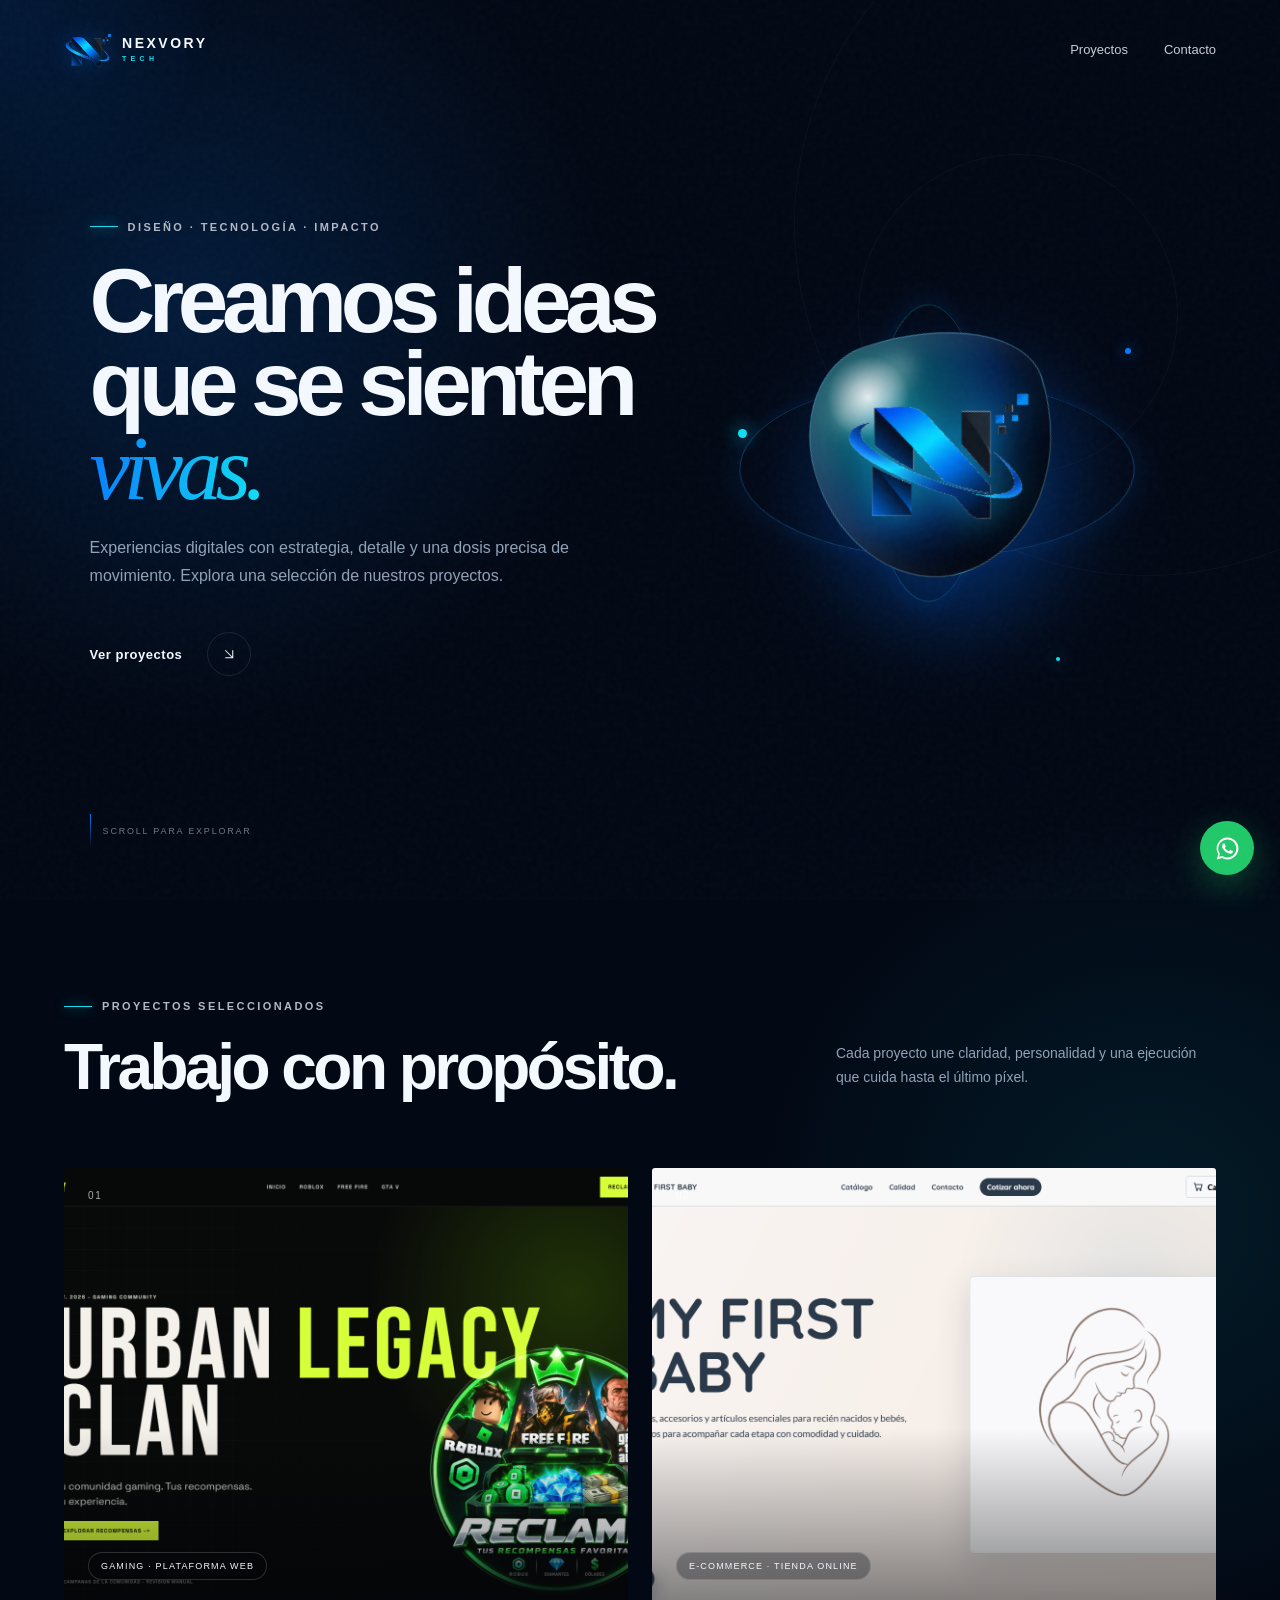
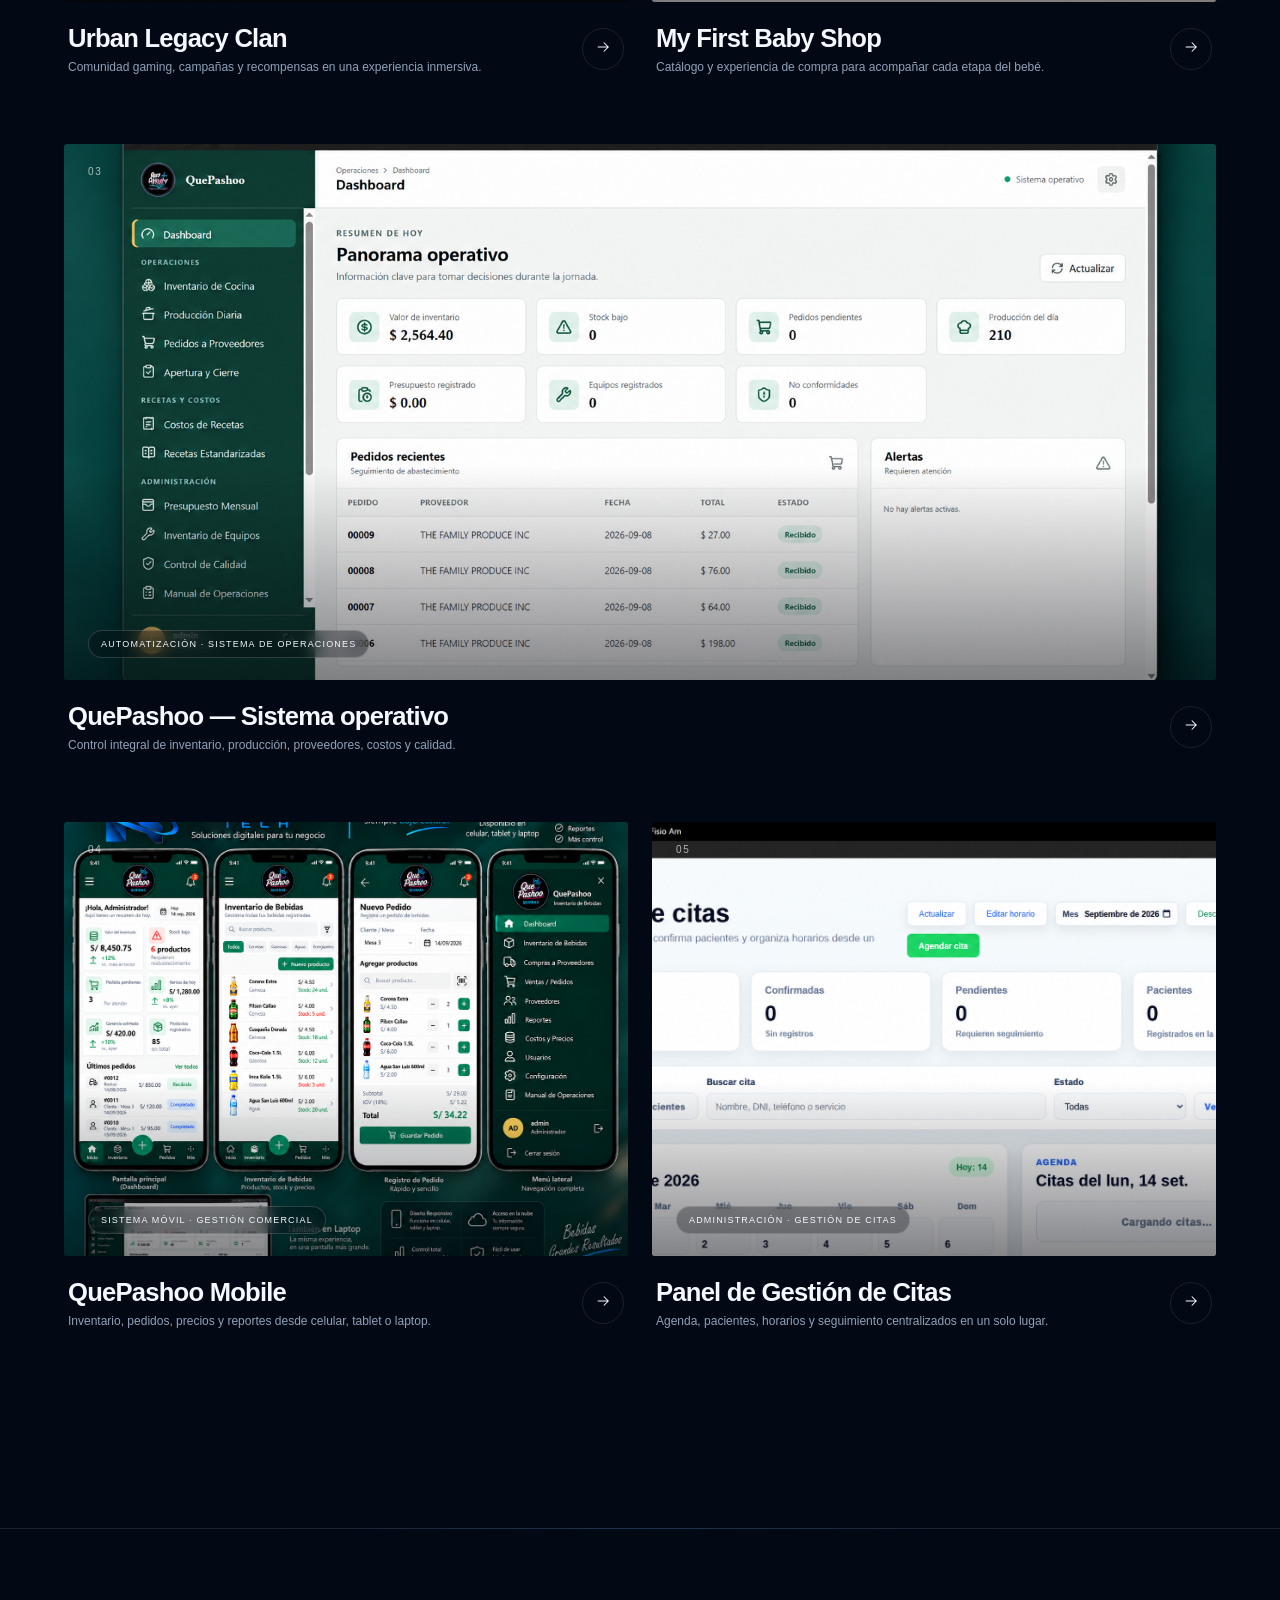
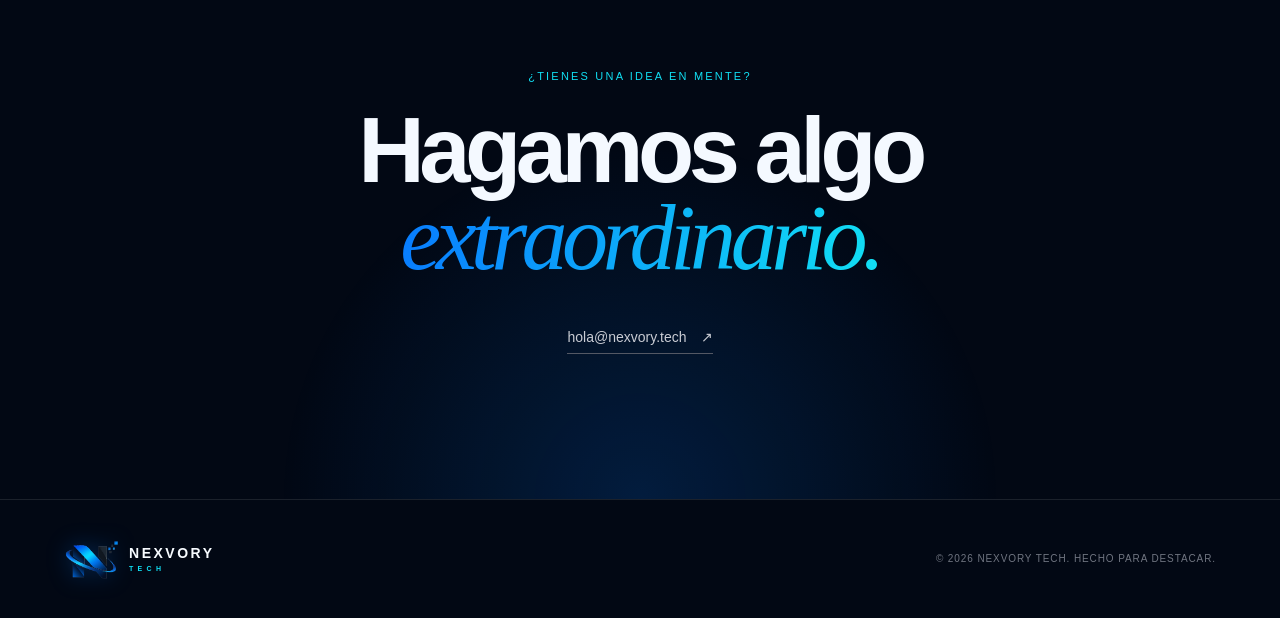
==== commit ad3f2a62: "feat: add mobile operations and appointment systems" ====
--- a/index.html
+++ b/index.html
@@ -11,7 +11,7 @@
     <title>Nexvory Tech — Proyectos que mueven ideas</title>
     <link rel="icon" type="image/png" href="assets/logo-nexvory.png?v=2" />
     <link rel="apple-touch-icon" href="assets/logo-nexvory.png?v=2" />
-    <link rel="stylesheet" href="styles.css?v=3" />
+    <link rel="stylesheet" href="styles.css?v=4" />
     <script src="script.js?v=3" defer></script>
   </head>
   <body>
@@ -115,6 +115,36 @@
               </button>
             </div>
           </article>
+
+          <article class="project-card reveal" tabindex="0" data-image="assets/quepashoo-mobile.png" data-url="" data-private="true" aria-label="QuePashoo Mobile. Presiona para ver opciones.">
+            <div class="project-visual project-visual--system">
+              <img src="assets/quepashoo-mobile.png" alt="Presentación móvil del sistema QuePashoo para inventario y pedidos" />
+              <span class="project-number">04</span>
+              <span class="project-category">Sistema móvil · Gestión comercial</span>
+              <span class="card-glare" aria-hidden="true"></span>
+            </div>
+            <div class="project-info">
+              <div><h3>QuePashoo Mobile</h3><p>Inventario, pedidos, precios y reportes desde celular, tablet o laptop.</p></div>
+              <button class="card-action" type="button" aria-label="Ver opciones de QuePashoo Mobile">
+                <svg viewBox="0 0 24 24" aria-hidden="true"><path d="M5 12h14m-6-6 6 6-6 6" /></svg>
+              </button>
+            </div>
+          </article>
+
+          <article class="project-card reveal" tabindex="0" data-image="assets/appointment-panel.png" data-url="" data-private="true" aria-label="Panel de Gestión de Citas. Presiona para ver opciones.">
+            <div class="project-visual project-visual--system project-visual--appointments">
+              <img src="assets/appointment-panel.png" alt="Panel administrativo para la gestión de citas y pacientes" />
+              <span class="project-number">05</span>
+              <span class="project-category">Administración · Gestión de citas</span>
+              <span class="card-glare" aria-hidden="true"></span>
+            </div>
+            <div class="project-info">
+              <div><h3>Panel de Gestión de Citas</h3><p>Agenda, pacientes, horarios y seguimiento centralizados en un solo lugar.</p></div>
+              <button class="card-action" type="button" aria-label="Ver opciones del Panel de Gestión de Citas">
+                <svg viewBox="0 0 24 24" aria-hidden="true"><path d="M5 12h14m-6-6 6 6-6 6" /></svg>
+              </button>
+            </div>
+          </article>
         </div>
       </section>
 
--- a/styles.css
+++ b/styles.css
@@ -98,6 +98,8 @@
 .project-visual { position: relative; aspect-ratio: 1.3; overflow: hidden; border-radius: 3px; transform-style: preserve-3d; background: var(--surface); transition: transform .15s ease-out, box-shadow .4s var(--ease); }
 .project-card--wide .project-visual { aspect-ratio: 2.15; }
 .project-visual--system img { object-position: center; }
+.project-visual--appointments { background: #eaf1f7; }
+.project-visual--appointments img { object-fit: contain; }
 .project-card:hover .project-visual, .project-card:focus-visible .project-visual { box-shadow: 0 32px 75px rgba(0,0,0,.36), 0 0 0 1px rgba(255,255,255,.1); }
 .project-visual::after { content: ""; position: absolute; inset: 0; background: linear-gradient(180deg, transparent 60%, rgba(1,2,7,.48)); pointer-events: none; }
 .project-visual img { width: 100%; height: 100%; display: block; object-fit: cover; transition: transform 1s var(--ease), filter 1s var(--ease); }
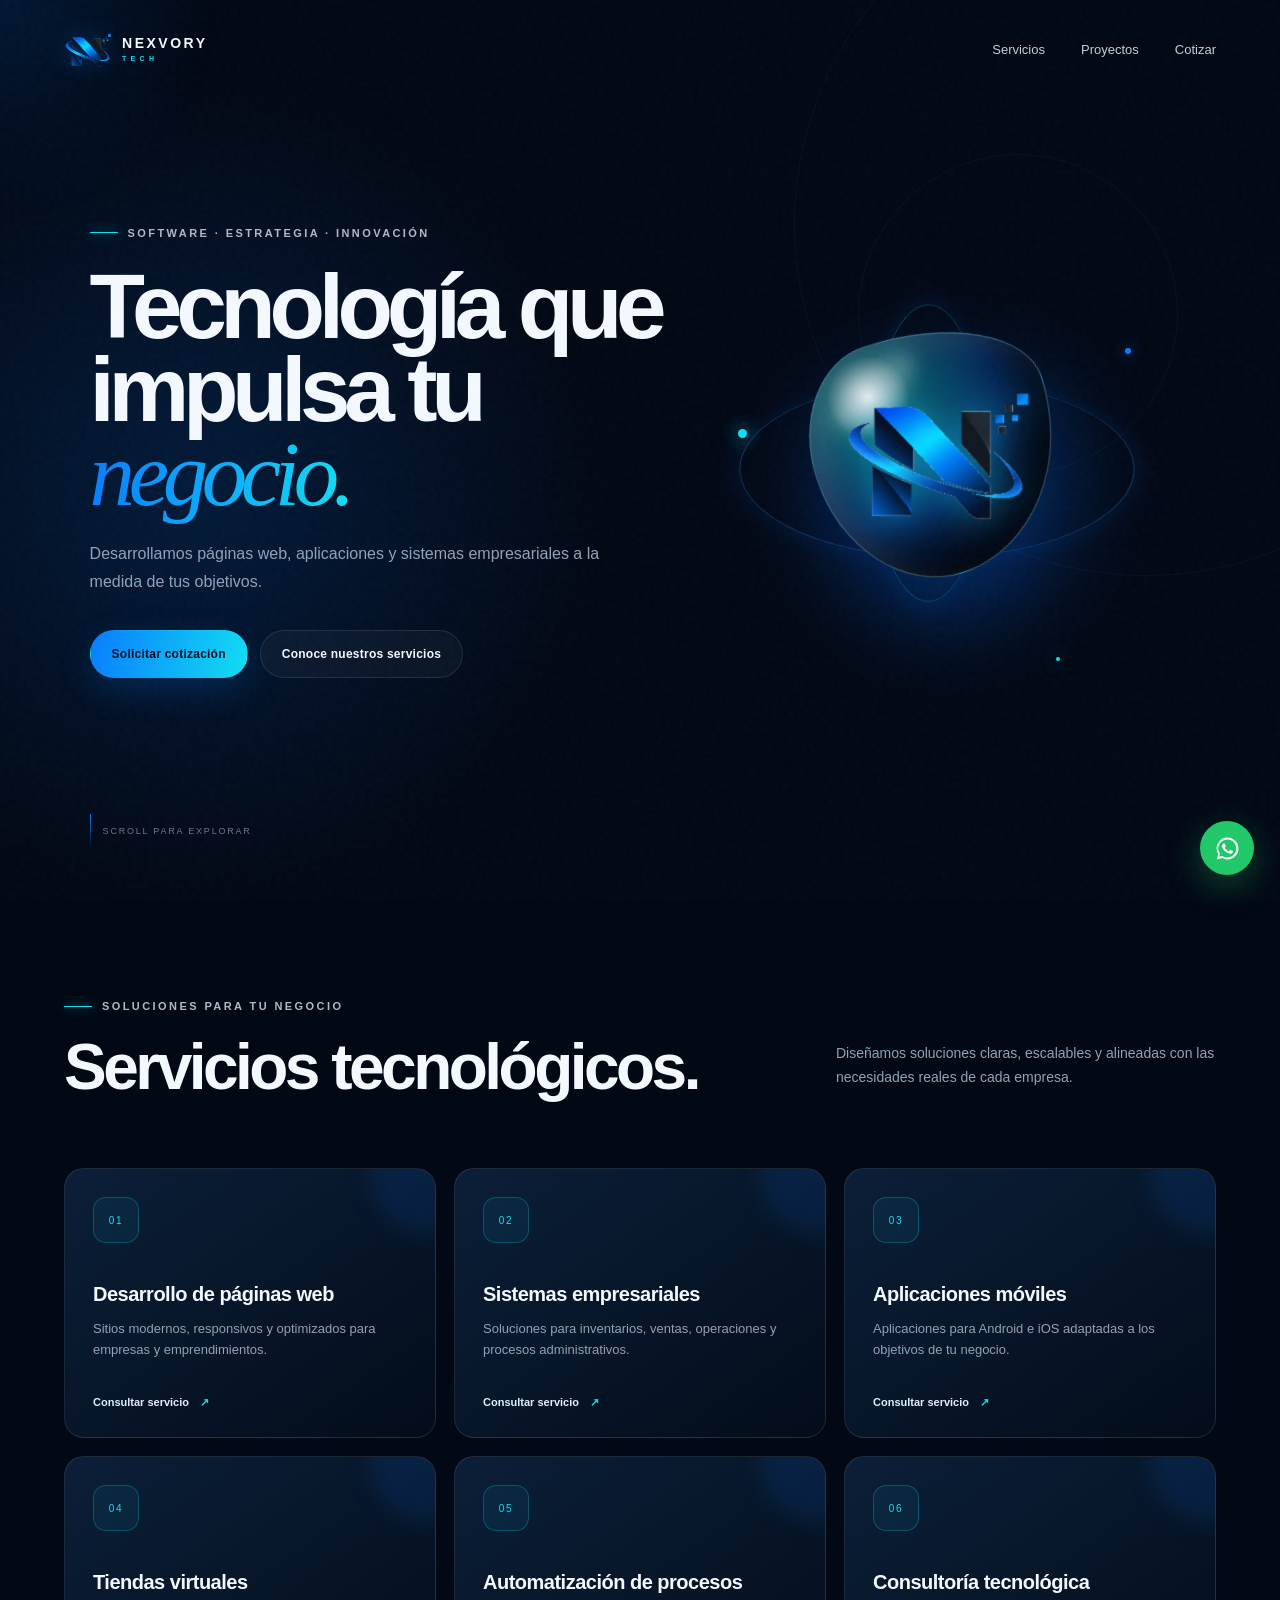
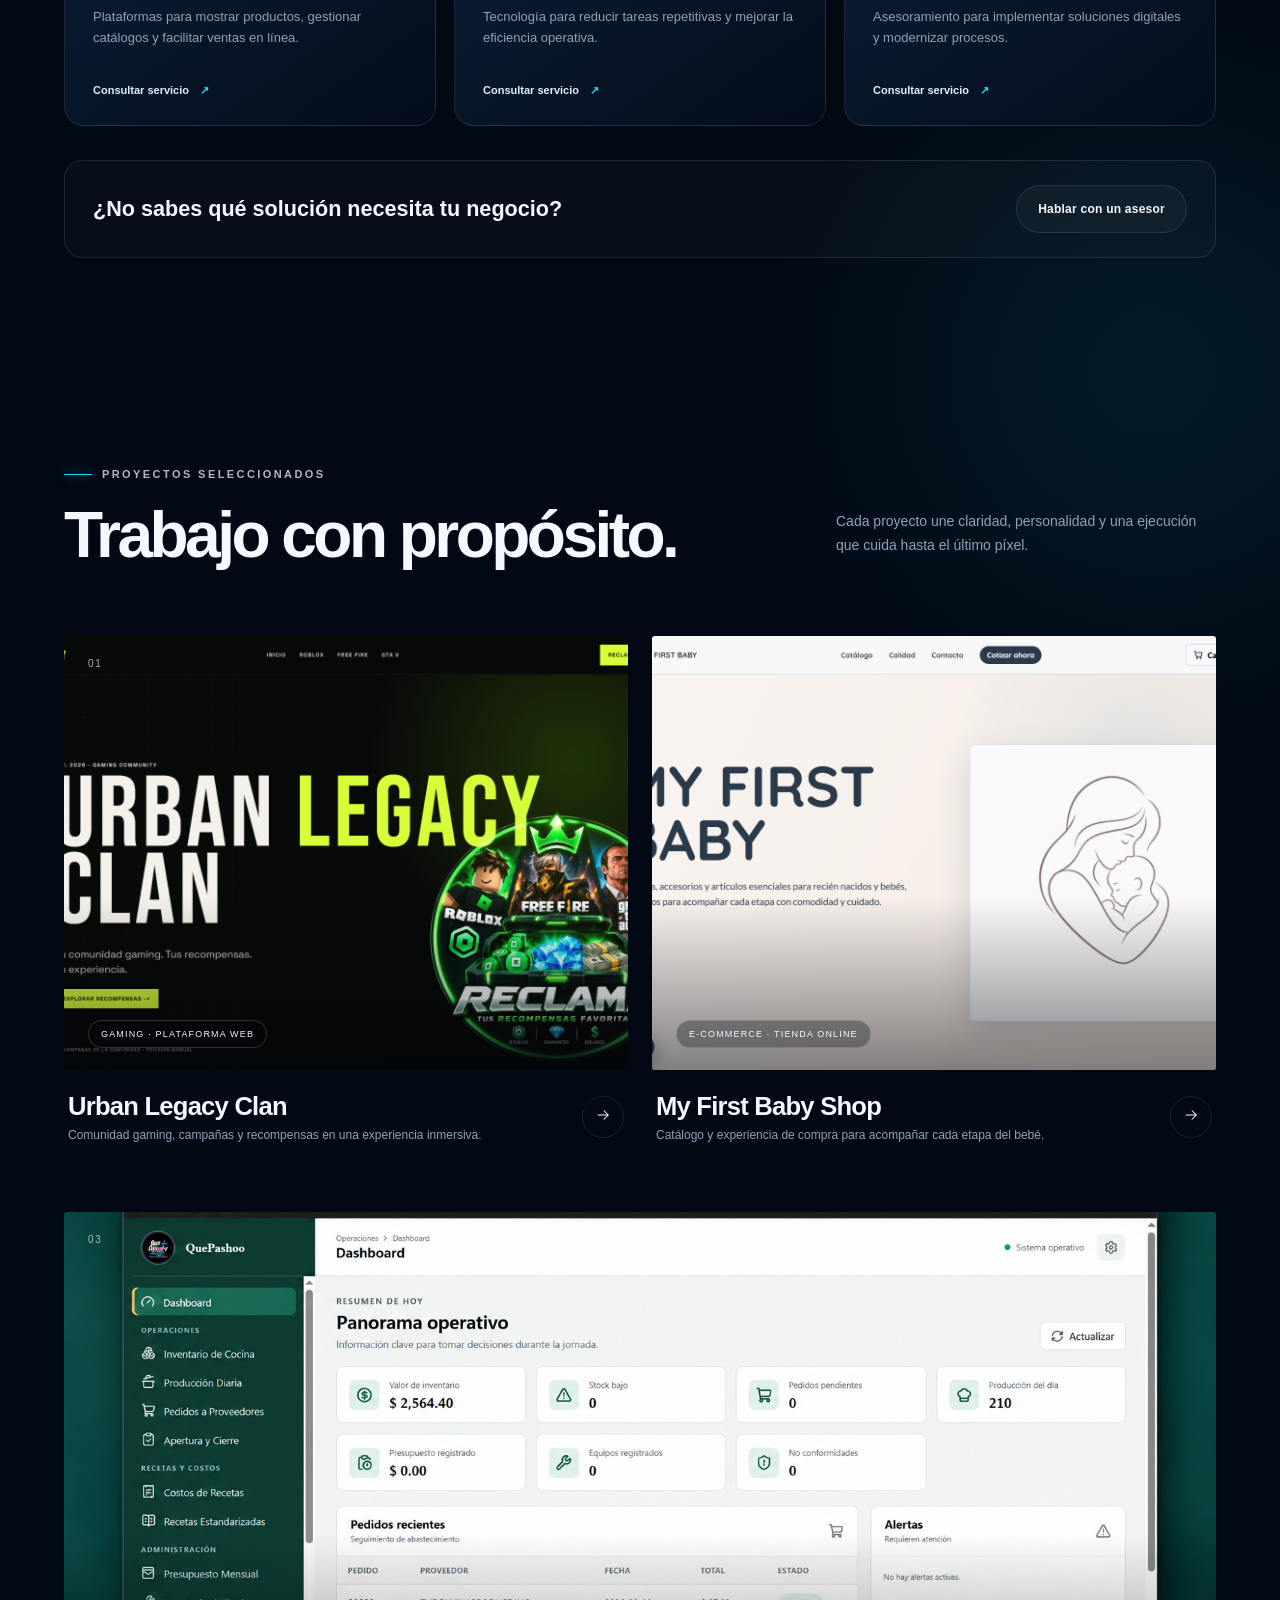
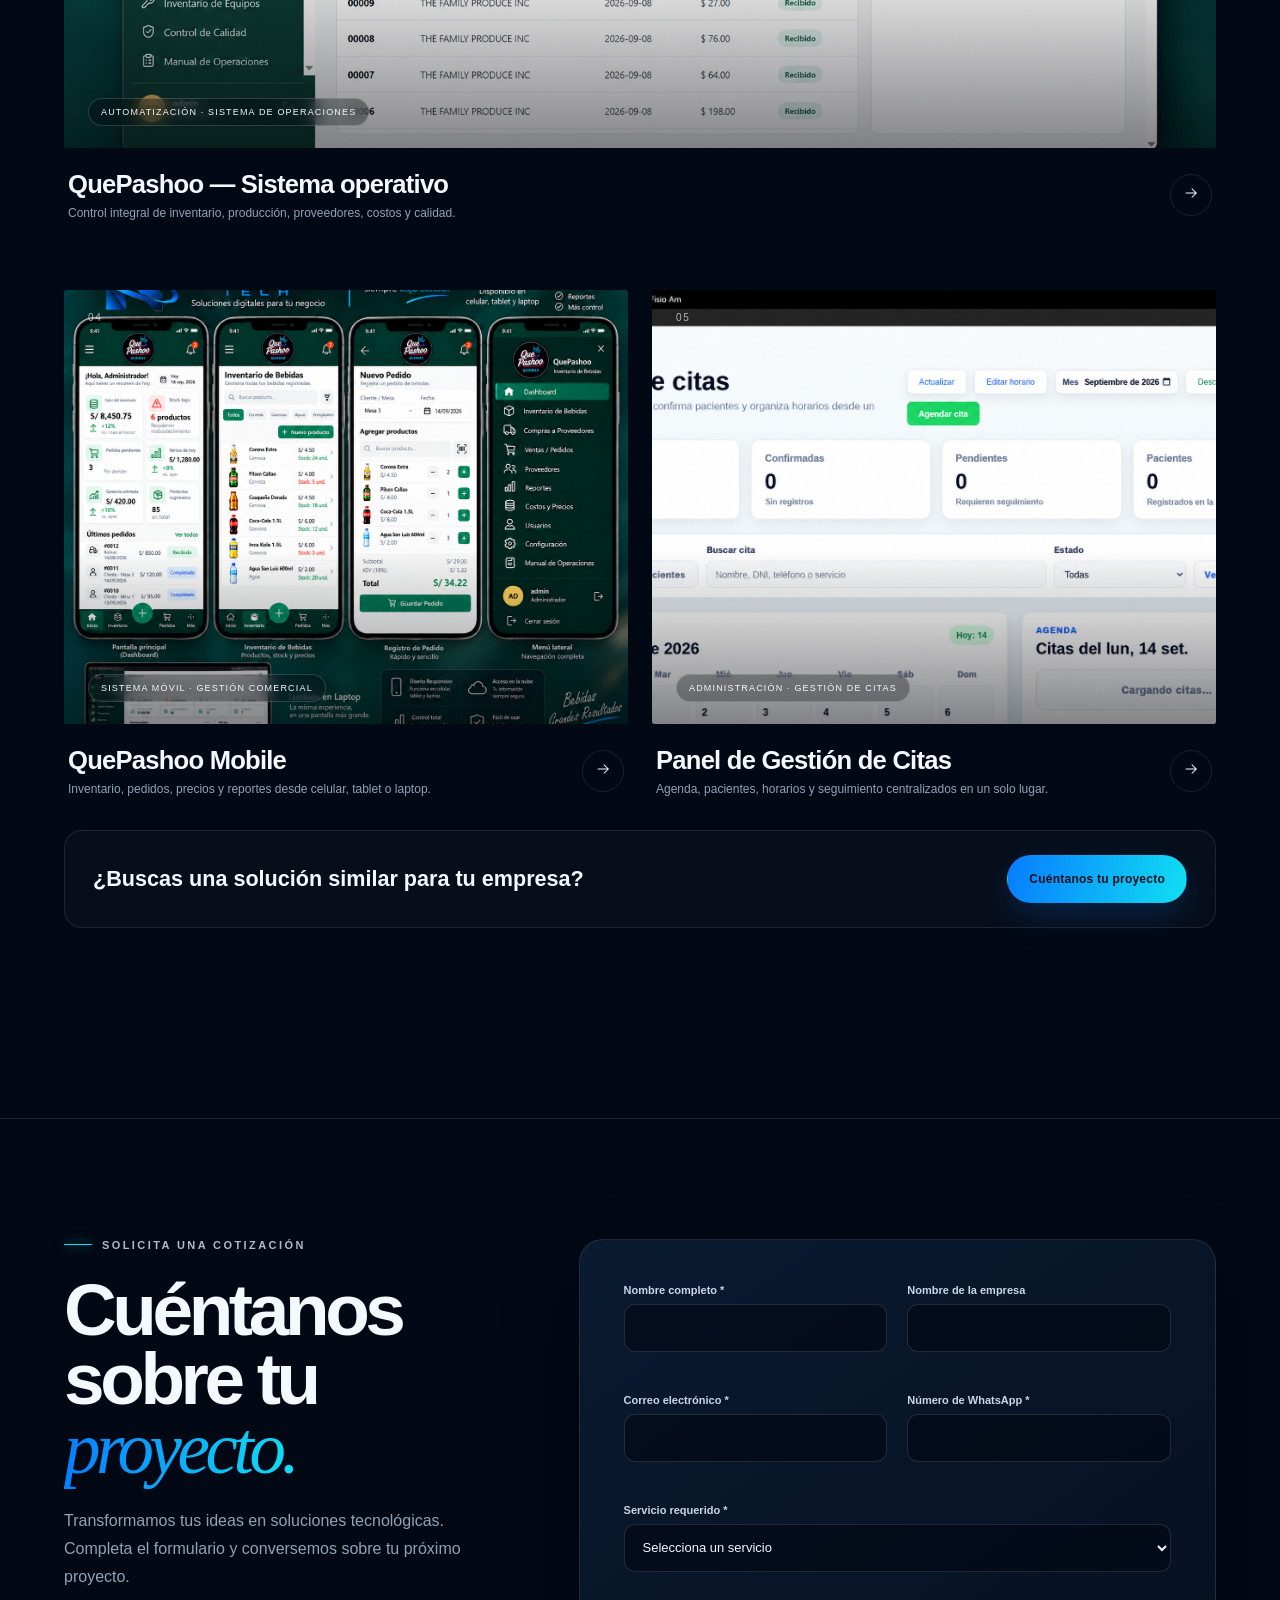
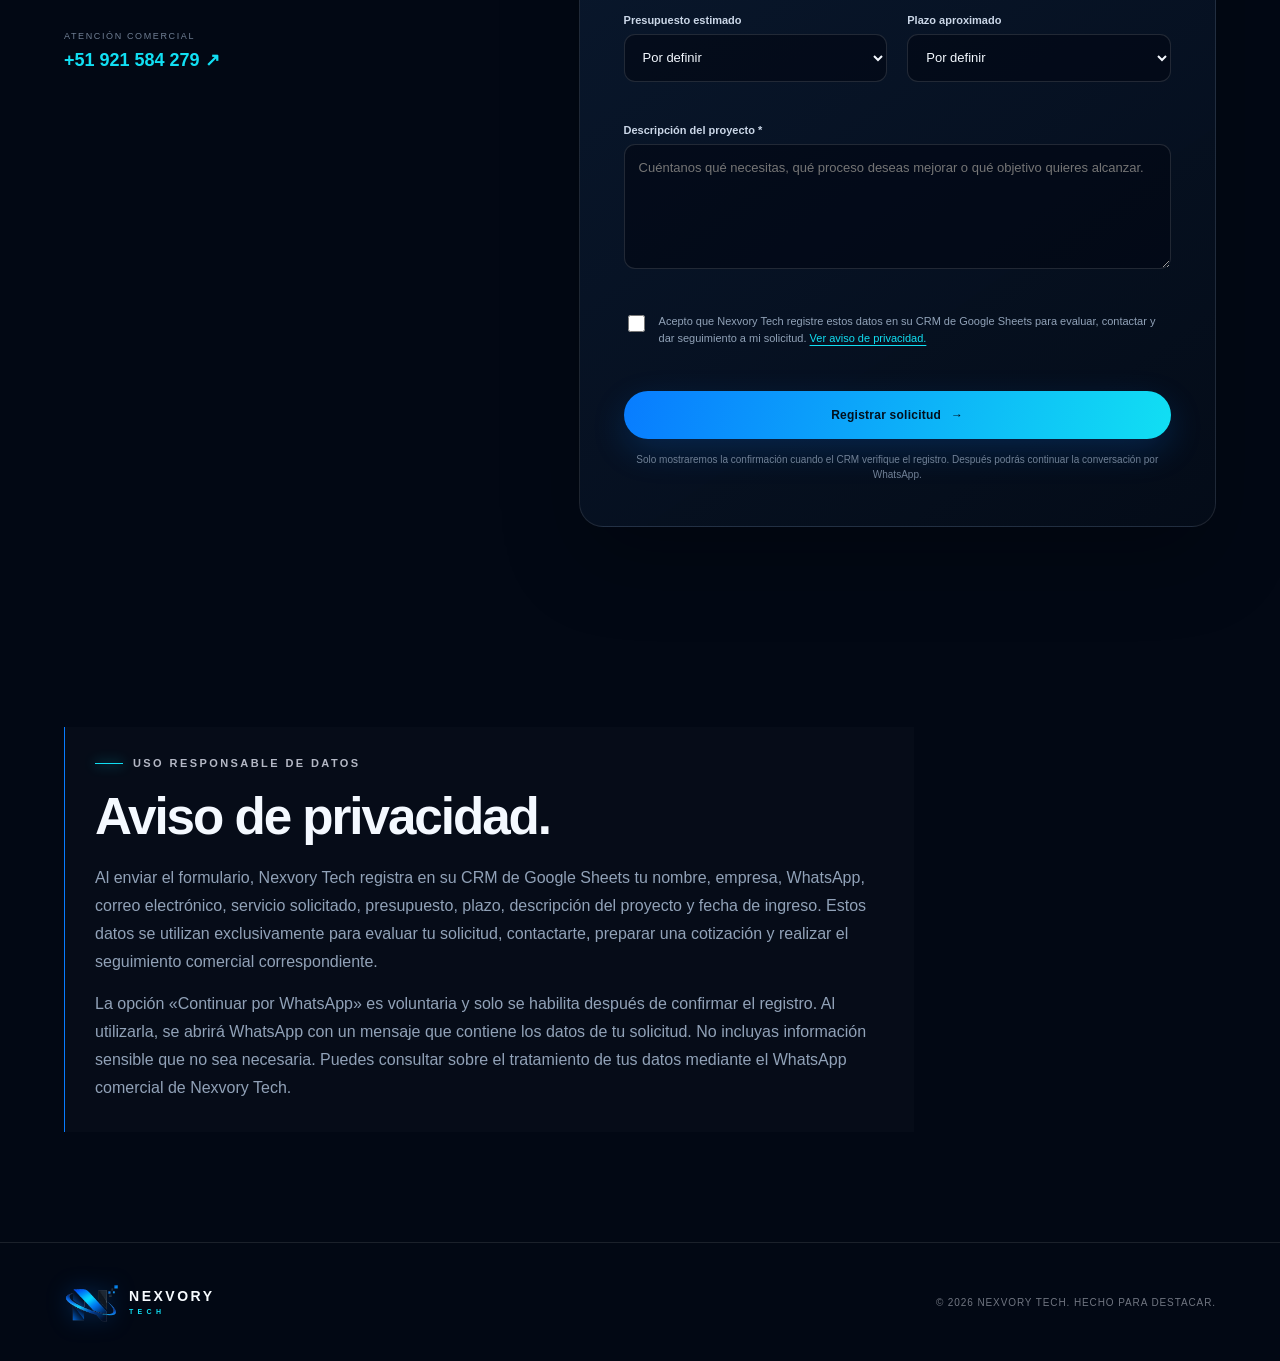
==== commit 51f4d520: "feat: integrate production CRM contact form" ====
--- a/index.html
+++ b/index.html
@@ -6,13 +6,27 @@
     <meta name="theme-color" content="#020814" />
     <meta
       name="description"
-      content="Portafolio de proyectos digitales de Nexvory Tech. Experiencias web modernas, productos digitales y soluciones de marca."
+      content="Nexvory Tech desarrolla páginas web, sistemas empresariales, aplicaciones móviles, tiendas virtuales y automatizaciones para empresas en Perú."
     />
-    <title>Nexvory Tech — Proyectos que mueven ideas</title>
+    <meta name="robots" content="index, follow" />
+    <link rel="canonical" href="https://nexoradigital1208.github.io/nexvory-tech/" />
+    <meta property="og:type" content="website" />
+    <meta property="og:locale" content="es_PE" />
+    <meta property="og:site_name" content="Nexvory Tech S.A.C." />
+    <meta property="og:title" content="Nexvory Tech | Desarrollo de software en Perú" />
+    <meta property="og:description" content="Soluciones digitales personalizadas para impulsar y modernizar tu negocio." />
+    <meta property="og:url" content="https://nexoradigital1208.github.io/nexvory-tech/" />
+    <meta property="og:image" content="https://nexoradigital1208.github.io/nexvory-tech/assets/quepashoo-mobile.png" />
+    <meta name="twitter:card" content="summary_large_image" />
+    <title>Nexvory Tech | Desarrollo de software en Perú</title>
     <link rel="icon" type="image/png" href="assets/logo-nexvory.png?v=2" />
     <link rel="apple-touch-icon" href="assets/logo-nexvory.png?v=2" />
-    <link rel="stylesheet" href="styles.css?v=4" />
-    <script src="script.js?v=3" defer></script>
+    <link rel="stylesheet" href="styles.css?v=6" />
+    <script src="crm-config.js?v=1" defer></script>
+    <script src="script.js?v=6" defer></script>
+    <script type="application/ld+json">
+      {"@context":"https://schema.org","@type":"Organization","name":"Nexvory Tech S.A.C.","url":"https://nexoradigital1208.github.io/nexvory-tech/","logo":"https://nexoradigital1208.github.io/nexvory-tech/assets/logo-nexvory.png","contactPoint":{"@type":"ContactPoint","telephone":"+51 921 584 279","contactType":"sales","areaServed":"PE","availableLanguage":"Spanish"}}
+    </script>
   </head>
   <body>
     <div class="noise" aria-hidden="true"></div>
@@ -24,8 +38,9 @@
         <span class="brand-wordmark">NEXVORY<small>TECH</small></span>
       </a>
       <nav aria-label="Navegación principal">
+        <a href="#servicios">Servicios</a>
         <a href="#proyectos">Proyectos</a>
-        <a href="#contacto">Contacto</a>
+        <a href="#cotizacion">Cotizar</a>
       </nav>
     </header>
 
@@ -34,16 +49,15 @@
         <div class="hero-orbit hero-orbit--one" aria-hidden="true"></div>
         <div class="hero-orbit hero-orbit--two" aria-hidden="true"></div>
         <div class="hero-copy reveal">
-          <div class="eyebrow"><span></span> Diseño · Tecnología · Impacto</div>
-          <h1 id="hero-title">Creamos ideas que se sienten <em>vivas.</em></h1>
+          <div class="eyebrow"><span></span> Software · Estrategia · Innovación</div>
+          <h1 id="hero-title">Tecnología que impulsa tu <em>negocio.</em></h1>
           <p>
-            Experiencias digitales con estrategia, detalle y una dosis precisa de movimiento.
-            Explora una selección de nuestros proyectos.
+            Desarrollamos páginas web, aplicaciones y sistemas empresariales a la medida de tus objetivos.
           </p>
-          <a class="hero-cta" href="#proyectos">
-            Ver proyectos
-            <svg viewBox="0 0 24 24" aria-hidden="true"><path d="m7 7 10 10m0-10v10H7" /></svg>
-          </a>
+          <div class="hero-actions">
+            <a class="button button--primary" href="#cotizacion">Solicitar cotización</a>
+            <a class="button button--secondary" href="#servicios">Conoce nuestros servicios</a>
+          </div>
         </div>
 
         <div class="hero-object reveal" aria-hidden="true">
@@ -61,6 +75,28 @@
         <div class="scroll-cue" aria-hidden="true"><span></span> Scroll para explorar</div>
       </section>
 
+      <section class="services-section" id="servicios" aria-labelledby="services-title">
+        <div class="section-heading reveal">
+          <div>
+            <div class="eyebrow"><span></span> Soluciones para tu negocio</div>
+            <h2 id="services-title">Servicios tecnológicos.</h2>
+          </div>
+          <p>Diseñamos soluciones claras, escalables y alineadas con las necesidades reales de cada empresa.</p>
+        </div>
+        <div class="services-grid">
+          <article class="service-card reveal" data-service="desarrollo de una página web"><span class="service-icon">01</span><h3>Desarrollo de páginas web</h3><p>Sitios modernos, responsivos y optimizados para empresas y emprendimientos.</p><button class="service-link" type="button">Consultar servicio <span>↗</span></button></article>
+          <article class="service-card reveal" data-service="desarrollo de un sistema empresarial"><span class="service-icon">02</span><h3>Sistemas empresariales</h3><p>Soluciones para inventarios, ventas, operaciones y procesos administrativos.</p><button class="service-link" type="button">Consultar servicio <span>↗</span></button></article>
+          <article class="service-card reveal" data-service="desarrollo de una aplicación móvil"><span class="service-icon">03</span><h3>Aplicaciones móviles</h3><p>Aplicaciones para Android e iOS adaptadas a los objetivos de tu negocio.</p><button class="service-link" type="button">Consultar servicio <span>↗</span></button></article>
+          <article class="service-card reveal" data-service="desarrollo de una tienda virtual"><span class="service-icon">04</span><h3>Tiendas virtuales</h3><p>Plataformas para mostrar productos, gestionar catálogos y facilitar ventas en línea.</p><button class="service-link" type="button">Consultar servicio <span>↗</span></button></article>
+          <article class="service-card reveal" data-service="automatización de procesos"><span class="service-icon">05</span><h3>Automatización de procesos</h3><p>Tecnología para reducir tareas repetitivas y mejorar la eficiencia operativa.</p><button class="service-link" type="button">Consultar servicio <span>↗</span></button></article>
+          <article class="service-card reveal" data-service="consultoría tecnológica"><span class="service-icon">06</span><h3>Consultoría tecnológica</h3><p>Asesoramiento para implementar soluciones digitales y modernizar procesos.</p><button class="service-link" type="button">Consultar servicio <span>↗</span></button></article>
+        </div>
+        <div class="services-cta reveal">
+          <p>¿No sabes qué solución necesita tu negocio?</p>
+          <a class="button button--secondary js-whatsapp" href="#" data-message="Hola, equipo de Nexvory Tech. Estoy interesado en sus servicios tecnológicos y quisiera hablar con un asesor.">Hablar con un asesor</a>
+        </div>
+      </section>
+
       <section class="projects-section" id="proyectos" aria-labelledby="projects-title">
         <div class="section-heading reveal">
           <div>
@@ -73,7 +109,7 @@
         <div class="projects-grid">
           <article class="project-card reveal" tabindex="0" data-image="assets/urban-legacy.png" data-url="https://urbanlegacyclan.com/" aria-label="Urban Legacy Clan. Presiona para ver opciones.">
             <div class="project-visual">
-              <img src="assets/urban-legacy.png" alt="Página principal de Urban Legacy Clan" />
+              <img src="assets/urban-legacy.png" alt="Página principal de Urban Legacy Clan" loading="lazy" decoding="async" />
               <span class="project-number">01</span>
               <span class="project-category">Gaming · Plataforma web</span>
               <span class="card-glare" aria-hidden="true"></span>
@@ -88,7 +124,7 @@
 
           <article class="project-card reveal" tabindex="0" data-image="assets/my-first-baby-shop.png" data-url="https://myfirstbabyshop.com/" aria-label="My First Baby Shop. Presiona para ver opciones.">
             <div class="project-visual">
-              <img src="assets/my-first-baby-shop.png" alt="Página principal de My First Baby Shop" />
+              <img src="assets/my-first-baby-shop.png" alt="Página principal de My First Baby Shop" loading="lazy" decoding="async" />
               <span class="project-number">02</span>
               <span class="project-category">E-commerce · Tienda online</span>
               <span class="card-glare" aria-hidden="true"></span>
@@ -103,7 +139,7 @@
 
           <article class="project-card project-card--wide reveal" tabindex="0" data-image="assets/quepashoo-system.png" data-url="" data-private="true" aria-label="Sistema automatizado QuePashoo. Presiona para ver opciones.">
             <div class="project-visual project-visual--system">
-              <img src="assets/quepashoo-system.png" alt="Dashboard del sistema automatizado QuePashoo" />
+              <img src="assets/quepashoo-system.png" alt="Dashboard del sistema automatizado QuePashoo" loading="lazy" decoding="async" />
               <span class="project-number">03</span>
               <span class="project-category">Automatización · Sistema de operaciones</span>
               <span class="card-glare" aria-hidden="true"></span>
@@ -118,7 +154,7 @@
 
           <article class="project-card reveal" tabindex="0" data-image="assets/quepashoo-mobile.png" data-url="" data-private="true" aria-label="QuePashoo Mobile. Presiona para ver opciones.">
             <div class="project-visual project-visual--system">
-              <img src="assets/quepashoo-mobile.png" alt="Presentación móvil del sistema QuePashoo para inventario y pedidos" />
+              <img src="assets/quepashoo-mobile.png" alt="Presentación móvil del sistema QuePashoo para inventario y pedidos" loading="lazy" decoding="async" />
               <span class="project-number">04</span>
               <span class="project-category">Sistema móvil · Gestión comercial</span>
               <span class="card-glare" aria-hidden="true"></span>
@@ -133,7 +169,7 @@
 
           <article class="project-card reveal" tabindex="0" data-image="assets/appointment-panel.png" data-url="" data-private="true" aria-label="Panel de Gestión de Citas. Presiona para ver opciones.">
             <div class="project-visual project-visual--system project-visual--appointments">
-              <img src="assets/appointment-panel.png" alt="Panel administrativo para la gestión de citas y pacientes" />
+              <img src="assets/appointment-panel.png" alt="Panel administrativo para la gestión de citas y pacientes" loading="lazy" decoding="async" />
               <span class="project-number">05</span>
               <span class="project-category">Administración · Gestión de citas</span>
               <span class="card-glare" aria-hidden="true"></span>
@@ -146,12 +182,48 @@
             </div>
           </article>
         </div>
-      </section>
-
-      <section class="contact-section reveal" id="contacto" aria-labelledby="contact-title">
-        <p>¿Tienes una idea en mente?</p>
-        <h2 id="contact-title">Hagamos algo <em>extraordinario.</em></h2>
-        <a class="contact-link" href="mailto:hola@nexvory.tech">hola@nexvory.tech <span>↗</span></a>
+        <div class="portfolio-cta reveal">
+          <p>¿Buscas una solución similar para tu empresa?</p>
+          <a class="button button--primary" href="#cotizacion">Cuéntanos tu proyecto</a>
+        </div>
+      </section>
+
+      <section class="quote-section" id="cotizacion" aria-labelledby="quote-title">
+        <div class="quote-intro reveal">
+          <div class="eyebrow"><span></span> Solicita una cotización</div>
+          <h2 id="quote-title">Cuéntanos sobre tu <em>proyecto.</em></h2>
+          <p>Transformamos tus ideas en soluciones tecnológicas. Completa el formulario y conversemos sobre tu próximo proyecto.</p>
+          <div class="quote-contact"><span>Atención comercial</span><a class="js-whatsapp" href="#" data-message="Hola, equipo de Nexvory Tech. 👋 Estoy interesado en sus servicios tecnológicos y quisiera recibir más información.">+51 921 584 279 <span>↗</span></a></div>
+        </div>
+
+        <form class="quote-form reveal" id="quote-form" novalidate aria-describedby="form-note">
+          <div class="form-grid">
+            <label class="form-field"><span>Nombre completo *</span><input type="text" name="name" autocomplete="name" maxlength="80" required /><small class="field-error"></small></label>
+            <label class="form-field"><span>Nombre de la empresa</span><input type="text" name="company" autocomplete="organization" maxlength="100" /><small class="field-error"></small></label>
+            <label class="form-field"><span>Correo electrónico *</span><input type="email" name="email" autocomplete="email" maxlength="120" required /><small class="field-error"></small></label>
+            <label class="form-field"><span>Número de WhatsApp *</span><input type="tel" name="phone" autocomplete="tel" inputmode="tel" maxlength="20" pattern="[0-9+() -]{7,20}" required /><small class="field-error"></small></label>
+            <label class="form-field form-field--wide"><span>Servicio requerido *</span><select name="service" required><option value="">Selecciona un servicio</option><option>Página web corporativa</option><option>Sistema empresarial</option><option>Aplicación móvil</option><option>Tienda virtual</option><option>Automatización</option><option>Consultoría tecnológica</option><option>Otro</option></select><small class="field-error"></small></label>
+            <label class="form-field"><span>Presupuesto estimado</span><select name="budget"><option value="">Por definir</option><option>Menos de S/ 2,000</option><option>S/ 2,000 a S/ 5,000</option><option>S/ 5,000 a S/ 10,000</option><option>Más de S/ 10,000</option></select><small class="field-error"></small></label>
+            <label class="form-field"><span>Plazo aproximado</span><select name="timeline"><option value="">Por definir</option><option>Lo antes posible</option><option>1 a 2 meses</option><option>3 a 6 meses</option><option>Más de 6 meses</option></select><small class="field-error"></small></label>
+            <label class="form-field form-field--wide"><span>Descripción del proyecto *</span><textarea name="description" rows="5" maxlength="1200" required placeholder="Cuéntanos qué necesitas, qué proceso deseas mejorar o qué objetivo quieres alcanzar."></textarea><small class="field-error"></small></label>
+          </div>
+          <label class="form-trap" aria-hidden="true">Sitio web<input type="text" name="website" tabindex="-1" autocomplete="off" /></label>
+          <label class="privacy-check"><input type="checkbox" name="privacy" required /><span>Acepto que Nexvory Tech registre estos datos en su CRM de Google Sheets para evaluar, contactar y dar seguimiento a mi solicitud. <a href="#privacidad">Ver aviso de privacidad.</a></span></label>
+          <p class="form-status" id="form-status" role="alert" aria-live="polite"></p>
+          <button class="button button--primary submit-button" type="submit">Registrar solicitud <span>→</span></button>
+          <a class="button button--whatsapp whatsapp-followup" id="quote-whatsapp-link" href="#" target="_blank" rel="noopener noreferrer" hidden>Continuar por WhatsApp <span>↗</span></a>
+          <p class="form-note" id="form-note">Solo mostraremos la confirmación cuando el CRM verifique el registro. Después podrás continuar la conversación por WhatsApp.</p>
+        </form>
+        <iframe class="crm-response-frame" id="crm-response-frame" name="nexvory-crm-response" title="Confirmación del registro" tabindex="-1" aria-hidden="true"></iframe>
+      </section>
+
+      <section class="privacy-section" id="privacidad" aria-labelledby="privacy-title">
+        <div class="reveal">
+          <div class="eyebrow"><span></span> Uso responsable de datos</div>
+          <h2 id="privacy-title">Aviso de privacidad.</h2>
+          <p>Al enviar el formulario, Nexvory Tech registra en su CRM de Google Sheets tu nombre, empresa, WhatsApp, correo electrónico, servicio solicitado, presupuesto, plazo, descripción del proyecto y fecha de ingreso. Estos datos se utilizan exclusivamente para evaluar tu solicitud, contactarte, preparar una cotización y realizar el seguimiento comercial correspondiente.</p>
+          <p>La opción «Continuar por WhatsApp» es voluntaria y solo se habilita después de confirmar el registro. Al utilizarla, se abrirá WhatsApp con un mensaje que contiene los datos de tu solicitud. No incluyas información sensible que no sea necesaria. Puedes consultar sobre el tratamiento de tus datos mediante el WhatsApp comercial de Nexvory Tech.</p>
+        </div>
       </section>
     </main>
 
@@ -176,6 +248,10 @@
         <span class="menu-icon"><svg viewBox="0 0 24 24" aria-hidden="true"><rect x="5" y="10" width="14" height="10" rx="2"/><path d="M8 10V7a4 4 0 0 1 8 0v3"/></svg></span>
         <span><strong>Sistema privado</strong><small>Sin enlace público disponible</small></span>
       </div>
+      <button type="button" data-action="similar">
+        <span class="menu-icon"><svg viewBox="0 0 24 24" aria-hidden="true"><path d="M21 15a4 4 0 0 1-4 4H8l-5 3V7a4 4 0 0 1 4-4h10a4 4 0 0 1 4 4Z"/></svg></span>
+        <span><strong>Quiero algo similar</strong><small>Consultar por WhatsApp</small></span>
+      </button>
     </div>
 
     <div class="lightbox" role="dialog" aria-modal="true" aria-label="Vista ampliada del proyecto" aria-hidden="true">
--- a/styles.css
+++ b/styles.css
@@ -68,9 +68,13 @@
 .hero h1 { margin: 26px 0 24px; font-size: clamp(3.6rem, 7.1vw, 7.15rem); line-height: .92; letter-spacing: -.07em; max-width: 840px; }
 h1 em, .contact-section em { color: transparent; font-family: Georgia, serif; font-weight: 400; background: linear-gradient(95deg, #087cff, #11dff3); background-clip: text; -webkit-background-clip: text; }
 .hero-copy > p { max-width: 520px; margin: 0 0 34px; color: var(--muted); font-size: 16px; line-height: 1.75; }
-.hero-cta { display: inline-flex; align-items: center; gap: 25px; padding: 8px 8px 8px 0; font-size: 13px; font-weight: 700; letter-spacing: .04em; }
-.hero-cta svg { width: 44px; height: 44px; padding: 12px; border: 1px solid var(--line); border-radius: 50%; fill: none; stroke: currentColor; stroke-width: 1.4; transition: transform .45s var(--ease), background .45s, color .45s; }
-.hero-cta:hover svg { transform: rotate(45deg); color: #080a0e; background: var(--mint); }
+.hero-actions { display: flex; flex-wrap: wrap; gap: 12px; }
+.button { min-height: 48px; display: inline-flex; align-items: center; justify-content: center; gap: 10px; padding: 13px 21px; border: 1px solid transparent; border-radius: 999px; font: inherit; font-size: 12px; font-weight: 750; letter-spacing: .02em; cursor: pointer; transition: transform .35s var(--ease), background .35s, border-color .35s, box-shadow .35s; }
+.button:hover { transform: translateY(-2px); }
+.button--primary { color: #03101d; background: linear-gradient(105deg, var(--accent), var(--mint)); box-shadow: 0 12px 34px rgba(8,124,255,.2); }
+.button--primary:hover { box-shadow: 0 16px 42px rgba(17,223,243,.3); }
+.button--secondary { color: var(--text); border-color: var(--line); background: rgba(255,255,255,.035); }
+.button--secondary:hover { border-color: rgba(17,223,243,.55); background: rgba(17,223,243,.07); }
 
 .hero-object { position: relative; z-index: 2; width: min(37vw, 530px); aspect-ratio: 1; justify-self: center; perspective: 900px; animation: float 6s ease-in-out infinite; }
 .glass-core { position: absolute; inset: 24%; border-radius: 35% 65% 55% 45% / 45% 34% 66% 55%; display: grid; place-items: center; transform: rotate(-18deg); background: radial-gradient(circle at 30% 20%, rgba(255,255,255,.9), rgba(17,223,243,.36) 16%, rgba(8,92,211,.42) 50%, rgba(2,8,20,.78) 74%); border: 1px solid rgba(154,224,255,.36); box-shadow: inset -25px -25px 60px rgba(1,7,20,.72), inset 15px 12px 30px rgba(255,255,255,.16), 0 45px 90px rgba(0,106,255,.34); backdrop-filter: blur(12px); }
@@ -88,11 +92,22 @@
 .scroll-cue { position: absolute; left: clamp(24px, 7vw, 105px); bottom: 32px; display: flex; align-items: center; gap: 12px; color: #717684; font-size: 9px; letter-spacing: .2em; text-transform: uppercase; }
 .scroll-cue span { width: 1px; height: 34px; background: linear-gradient(var(--accent), transparent); animation: scrollLine 1.8s ease-in-out infinite; }
 
-.projects-section { max-width: 1440px; margin: auto; padding: 120px clamp(24px, 5vw, 80px) 90px; }
+.services-section, .projects-section { max-width: 1440px; margin: auto; padding: 120px clamp(24px, 5vw, 80px) 90px; scroll-margin-top: 30px; }
 .section-heading { display: flex; align-items: end; justify-content: space-between; gap: 40px; margin-bottom: 64px; }
 .section-heading h2 { margin: 18px 0 0; font-size: clamp(2.6rem, 5vw, 5rem); letter-spacing: -.055em; }
 .section-heading > p { max-width: 380px; color: var(--muted); font-size: 14px; line-height: 1.7; }
 .projects-grid { display: grid; grid-template-columns: repeat(2, minmax(0, 1fr)); gap: 70px 24px; }
+.services-grid { display: grid; grid-template-columns: repeat(3, minmax(0, 1fr)); gap: 18px; }
+.service-card { position: relative; min-height: 270px; display: flex; flex-direction: column; padding: 28px; overflow: hidden; border: 1px solid var(--line); border-radius: 20px; background: linear-gradient(145deg, rgba(13,35,63,.86), rgba(4,13,27,.88)); transition: transform .4s var(--ease), border-color .4s, box-shadow .4s; }
+.service-card::after { content: ""; position: absolute; width: 120px; height: 120px; right: -55px; top: -55px; border-radius: 50%; background: rgba(8,124,255,.12); filter: blur(12px); }
+.service-card:hover { transform: translateY(-7px); border-color: rgba(17,223,243,.34); box-shadow: 0 24px 55px rgba(0,0,0,.25); }
+.service-icon { width: 46px; height: 46px; display: grid; place-items: center; margin-bottom: 40px; border: 1px solid rgba(17,223,243,.24); border-radius: 13px; color: var(--mint); background: rgba(17,223,243,.06); font-size: 10px; letter-spacing: .16em; }
+.service-card h3 { margin: 0 0 12px; font-size: 20px; letter-spacing: -.025em; }
+.service-card p { margin: 0 0 25px; color: var(--muted); font-size: 13px; line-height: 1.65; }
+.service-link { width: fit-content; margin-top: auto; padding: 0; border: 0; color: #dfefff; background: transparent; font-size: 11px; font-weight: 750; cursor: pointer; }
+.service-link span { margin-left: 8px; color: var(--mint); }
+.services-cta, .portfolio-cta { display: flex; align-items: center; justify-content: space-between; gap: 24px; margin-top: 34px; padding: 24px 28px; border: 1px solid var(--line); border-radius: 18px; background: rgba(255,255,255,.025); }
+.services-cta p, .portfolio-cta p { margin: 0; font-size: clamp(1rem, 2vw, 1.35rem); font-weight: 700; }
 .project-card { min-width: 0; outline: none; cursor: pointer; perspective: 1100px; }
 .project-card--wide { grid-column: 1 / -1; }
 .project-visual { position: relative; aspect-ratio: 1.3; overflow: hidden; border-radius: 3px; transform-style: preserve-3d; background: var(--surface); transition: transform .15s ease-out, box-shadow .4s var(--ease); }
@@ -115,6 +130,44 @@
 .card-action svg { width: 18px; fill: none; stroke: currentColor; stroke-width: 1.4; }
 .project-card:hover .card-action { color: #07090f; background: var(--text); transform: rotate(-25deg); }
 
+.quote-section { max-width: 1440px; display: grid; grid-template-columns: .8fr 1.2fr; gap: clamp(45px, 7vw, 100px); margin: 100px auto 0; padding: 120px clamp(24px, 5vw, 80px); border-top: 1px solid var(--line); scroll-margin-top: 20px; }
+.quote-intro { align-self: start; position: sticky; top: 50px; }
+.quote-intro h2 { max-width: 620px; margin: 24px 0; font-size: clamp(3rem, 5.7vw, 6rem); line-height: .95; letter-spacing: -.06em; }
+.quote-intro h2 em { color: transparent; font-family: Georgia, serif; font-weight: 400; background: linear-gradient(95deg, #087cff, #11dff3); background-clip: text; -webkit-background-clip: text; }
+.quote-intro > p { max-width: 500px; color: var(--muted); line-height: 1.75; }
+.quote-contact { display: flex; flex-direction: column; gap: 8px; margin-top: 40px; }
+.quote-contact > span { color: #707f94; font-size: 9px; letter-spacing: .18em; text-transform: uppercase; }
+.quote-contact a { width: fit-content; color: var(--mint); font-size: 18px; font-weight: 750; }
+.quote-form { padding: clamp(25px, 4vw, 44px); border: 1px solid var(--line); border-radius: 24px; background: linear-gradient(145deg, rgba(11,28,51,.94), rgba(4,12,25,.96)); box-shadow: 0 35px 80px rgba(0,0,0,.22); }
+.form-grid { display: grid; grid-template-columns: repeat(2, minmax(0, 1fr)); gap: 20px; }
+.form-field { min-width: 0; display: flex; flex-direction: column; gap: 8px; }
+.form-field--wide { grid-column: 1 / -1; }
+.form-field > span { color: #cbd7e8; font-size: 11px; font-weight: 700; }
+.form-field input, .form-field select, .form-field textarea { width: 100%; min-height: 48px; padding: 13px 14px; border: 1px solid rgba(255,255,255,.12); border-radius: 11px; outline: 0; color: var(--text); background: rgba(2,8,20,.62); font: inherit; font-size: 13px; transition: border-color .25s, box-shadow .25s; }
+.form-field textarea { min-height: 125px; resize: vertical; line-height: 1.5; }
+.form-field select { color-scheme: dark; }
+.form-field input:focus, .form-field select:focus, .form-field textarea:focus { border-color: var(--accent); box-shadow: 0 0 0 3px rgba(8,124,255,.13); }
+.form-field.is-invalid input, .form-field.is-invalid select, .form-field.is-invalid textarea { border-color: #ff718b; }
+.field-error { min-height: 14px; color: #ff91a5; font-size: 10px; }
+.privacy-check { display: flex; align-items: flex-start; gap: 11px; margin: 22px 0 0; color: var(--muted); font-size: 11px; line-height: 1.55; }
+.privacy-check input { flex: 0 0 auto; width: 17px; height: 17px; margin-top: 2px; accent-color: var(--accent); }
+.privacy-check a { color: var(--mint); text-decoration: underline; text-underline-offset: 3px; }
+.form-trap { position: fixed !important; left: -10000px !important; width: 1px !important; height: 1px !important; overflow: hidden !important; opacity: 0 !important; pointer-events: none !important; }
+.form-status { min-height: 20px; margin: 12px 0; color: #ff91a5; font-size: 11px; }
+.form-status.is-pending { color: #8bc7ff; }
+.form-status.is-success { color: var(--mint); }
+.submit-button { width: 100%; border: 0; }
+.submit-button:disabled { cursor: wait; opacity: .64; transform: none; }
+.whatsapp-followup { width: 100%; margin-top: 10px; color: #001c13; background: linear-gradient(100deg, #27e781, #18c96d); box-shadow: 0 15px 38px rgba(32,210,112,.18); }
+.whatsapp-followup[hidden] { display: none !important; }
+.crm-response-frame { position: fixed; width: 1px; height: 1px; left: -10000px; border: 0; opacity: 0; pointer-events: none; }
+.form-note { margin: 13px 0 0; color: #708096; font-size: 10px; line-height: 1.5; text-align: center; }
+.privacy-section { max-width: 1440px; margin: auto; padding: 80px clamp(24px, 5vw, 80px) 110px; }
+.privacy-section > div { max-width: 850px; padding: 30px; border-left: 1px solid var(--accent); background: rgba(255,255,255,.02); }
+.privacy-section h2 { margin: 18px 0; font-size: clamp(2rem, 4vw, 3.5rem); letter-spacing: -.04em; }
+.privacy-section p { margin: 0; color: var(--muted); line-height: 1.75; }
+.privacy-section p + p { margin-top: 14px; }
+
 .contact-section { margin: 110px auto 0; padding: 130px 24px 145px; border-top: 1px solid var(--line); text-align: center; background: radial-gradient(circle at 50% 100%, rgba(8,124,255,.18), transparent 42%); }
 .contact-section > p { color: var(--mint); font-size: 11px; letter-spacing: .2em; text-transform: uppercase; }
 .contact-section h2 { max-width: 900px; margin: 25px auto 45px; font-size: clamp(3rem, 7.2vw, 7.1rem); line-height: .95; letter-spacing: -.06em; }
@@ -164,6 +217,10 @@
   .hero { padding-inline: 52px; }
   .hero h1 { font-size: clamp(3.7rem, 7vw, 5.3rem); }
   .projects-section { padding-inline: 32px; }
+  .services-section { padding-inline: 32px; }
+  .services-grid { grid-template-columns: repeat(2, minmax(0, 1fr)); }
+  .quote-section { grid-template-columns: 1fr; padding-inline: 32px; }
+  .quote-intro { position: static; }
   .contact-section h2 { max-width: 760px; }
 }
 
@@ -174,24 +231,36 @@
   .hero-object { position: absolute; width: min(68vw, 480px); right: -12vw; bottom: 0; opacity: .58; }
   .section-heading { align-items: start; flex-direction: column; }
   .projects-grid { gap: 55px 18px; }
+  .quote-section { padding-top: 90px; }
   .contact-section { margin-top: 85px; }
 }
 
 @media (max-width: 620px) {
-  .site-header { padding: 20px 22px; }
+  .site-header { width: 100%; max-width: 100vw; padding: 20px 22px; }
   .brand-symbol { width: 40px; height: 35px; }
   .brand-wordmark { font-size: 12px; }
   .brand-wordmark small { font-size: 6px; }
-  nav { gap: 18px; }
-  nav a:last-child { display: none; }
+  nav { flex: 0 0 auto; margin-left: auto; gap: 18px; }
+  nav a { display: none; }
+  nav a:last-child { display: inline-flex; }
   nav a { min-height: 44px; display: inline-flex; align-items: center; }
-  .hero { min-height: max(720px, 100svh); align-content: start; padding: 138px 22px 80px; }
-  .hero h1 { max-width: 100%; margin-top: 22px; font-size: clamp(2.75rem, 11.5vw, 3.55rem); line-height: .96; overflow-wrap: normal; }
-  .hero-copy > p { font-size: 14px; }
+  nav a:not(:last-child) { display: none; }
+  .hero { width: 100%; max-width: 100vw; min-height: max(720px, 100svh); grid-template-columns: minmax(0, 1fr); align-content: start; padding: 138px 22px 80px; }
+  .hero-copy { max-width: 100%; overflow: hidden; }
+  .hero .eyebrow { max-width: 100%; flex-wrap: wrap; }
+  .hero h1 { max-width: 100%; margin-top: 22px; font-size: clamp(2.65rem, 11vw, 3.45rem); line-height: .96; overflow-wrap: normal; }
+  .hero h1 em { display: block; }
+  .hero-copy > p { max-width: 100%; font-size: 14px; overflow-wrap: anywhere; }
+  .hero-actions { align-items: stretch; flex-direction: column; width: min(100%, 330px); }
+  .hero-actions .button { width: 100%; }
   .hero-object { width: min(62vw, 285px); left: 50%; right: auto; bottom: 1.5%; margin-left: max(-31vw, -142px); opacity: .78; }
   .scroll-cue { display: none; }
-  .projects-section { padding: 88px 22px 60px; }
+  .services-section, .projects-section { padding: 88px 22px 60px; }
   .section-heading { margin-bottom: 42px; }
+  .services-grid { grid-template-columns: 1fr; gap: 14px; }
+  .service-card { min-height: 245px; padding: 24px; }
+  .service-icon { margin-bottom: 30px; }
+  .services-cta, .portfolio-cta { align-items: flex-start; flex-direction: column; padding: 22px; }
   .projects-grid { grid-template-columns: 1fr; gap: 52px; }
   .project-card--wide { grid-column: auto; }
   .project-card--wide .project-visual, .project-visual { aspect-ratio: 4 / 3; }
@@ -201,6 +270,13 @@
   .project-info { align-items: flex-start; padding-top: 18px; }
   .project-info p { max-width: 30rem; line-height: 1.55; }
   .card-action { width: 44px; height: 44px; }
+  .quote-section { grid-template-columns: 1fr; gap: 45px; margin-top: 55px; padding: 85px 22px; }
+  .quote-intro h2 { font-size: clamp(2.8rem, 13vw, 4.2rem); }
+  .quote-form { padding: 22px; border-radius: 18px; }
+  .form-grid { grid-template-columns: 1fr; gap: 15px; }
+  .form-field--wide { grid-column: auto; }
+  .privacy-section { padding: 45px 22px 80px; }
+  .privacy-section > div { padding: 24px 20px; }
   .contact-section { margin-top: 65px; padding: 100px 22px 110px; }
   .contact-section h2 { font-size: clamp(2.8rem, 13vw, 4.2rem); overflow-wrap: break-word; }
   footer { align-items: flex-start; flex-direction: column; }
@@ -229,6 +305,7 @@
   .hero-copy > p { font-size: 13px; line-height: 1.65; }
   .hero-object { width: 68vw; left: 50%; right: auto; margin-left: -34vw; opacity: .74; }
   .projects-section { padding-inline: 18px; }
+  .services-section, .quote-section, .privacy-section { padding-inline: 18px; }
   .section-heading h2 { font-size: 2.45rem; }
   .project-category { font-size: 8px; letter-spacing: .1em; }
   .project-info { gap: 12px; }
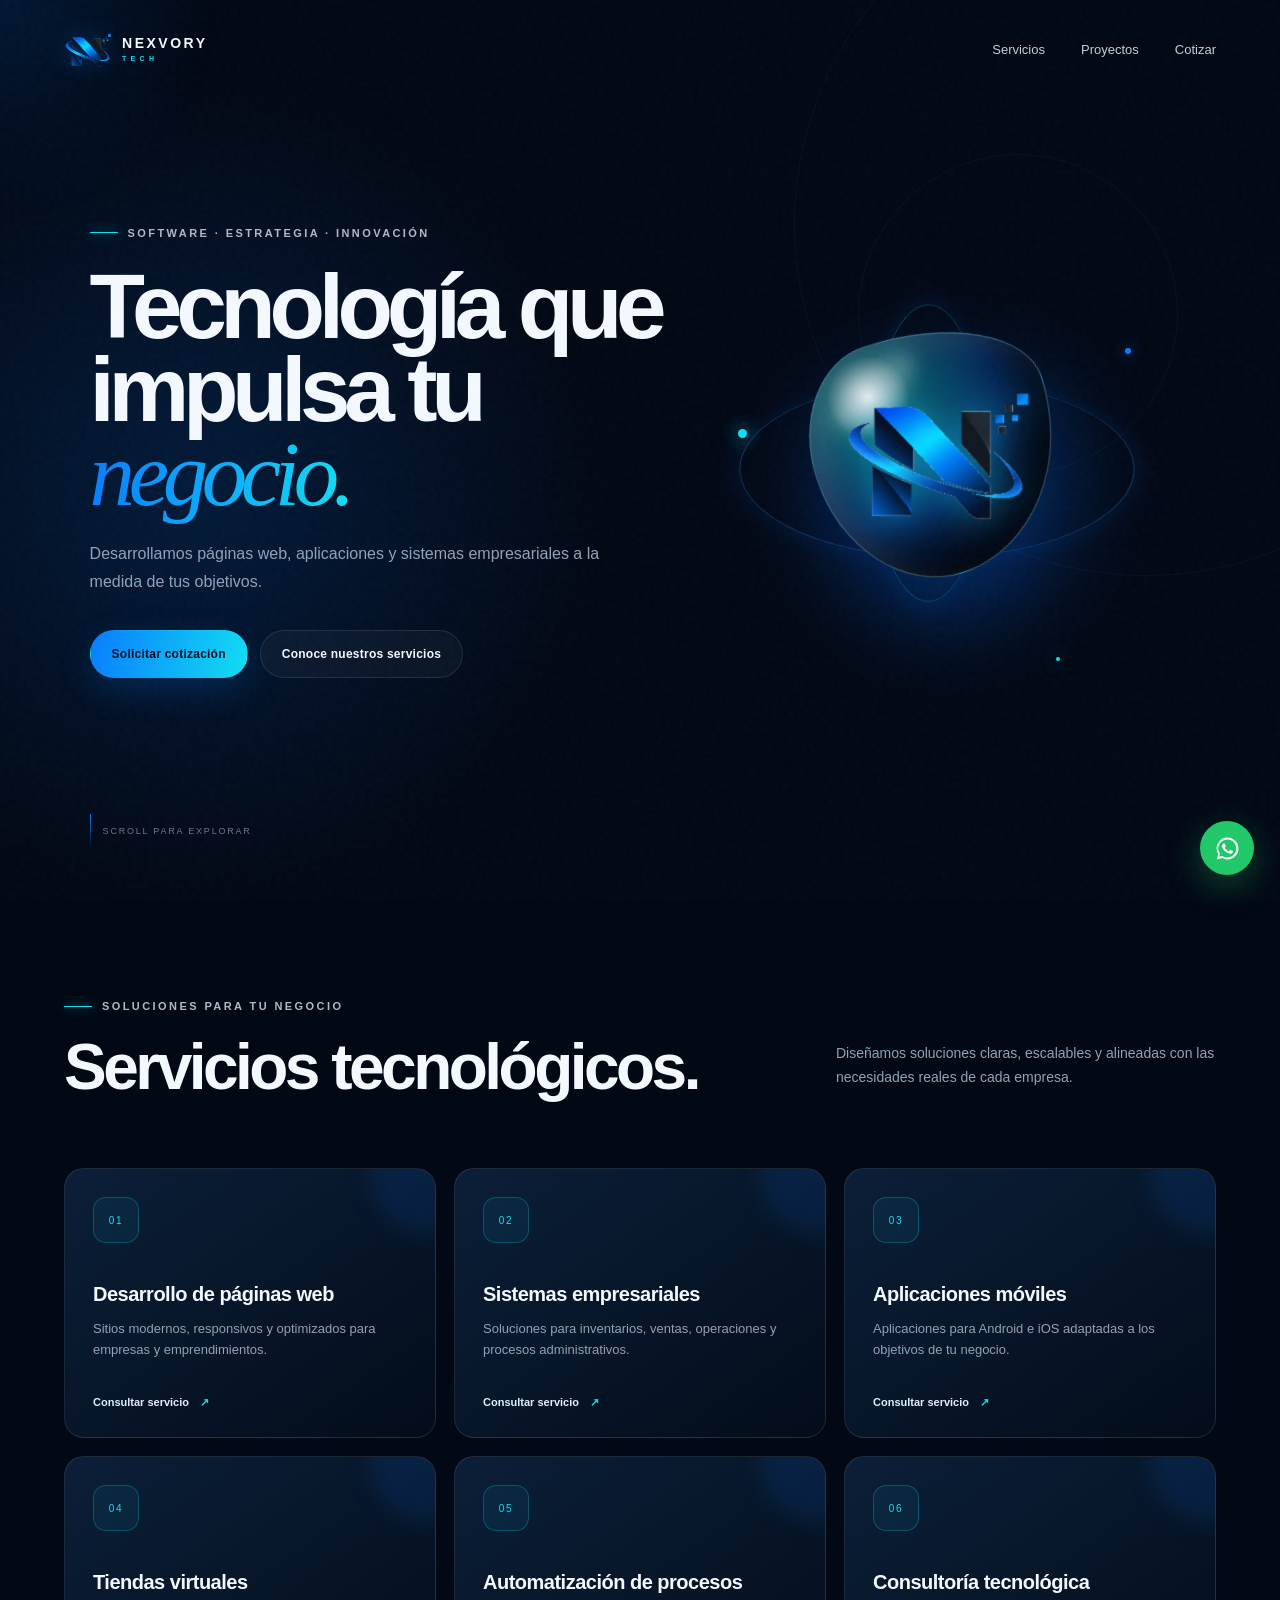
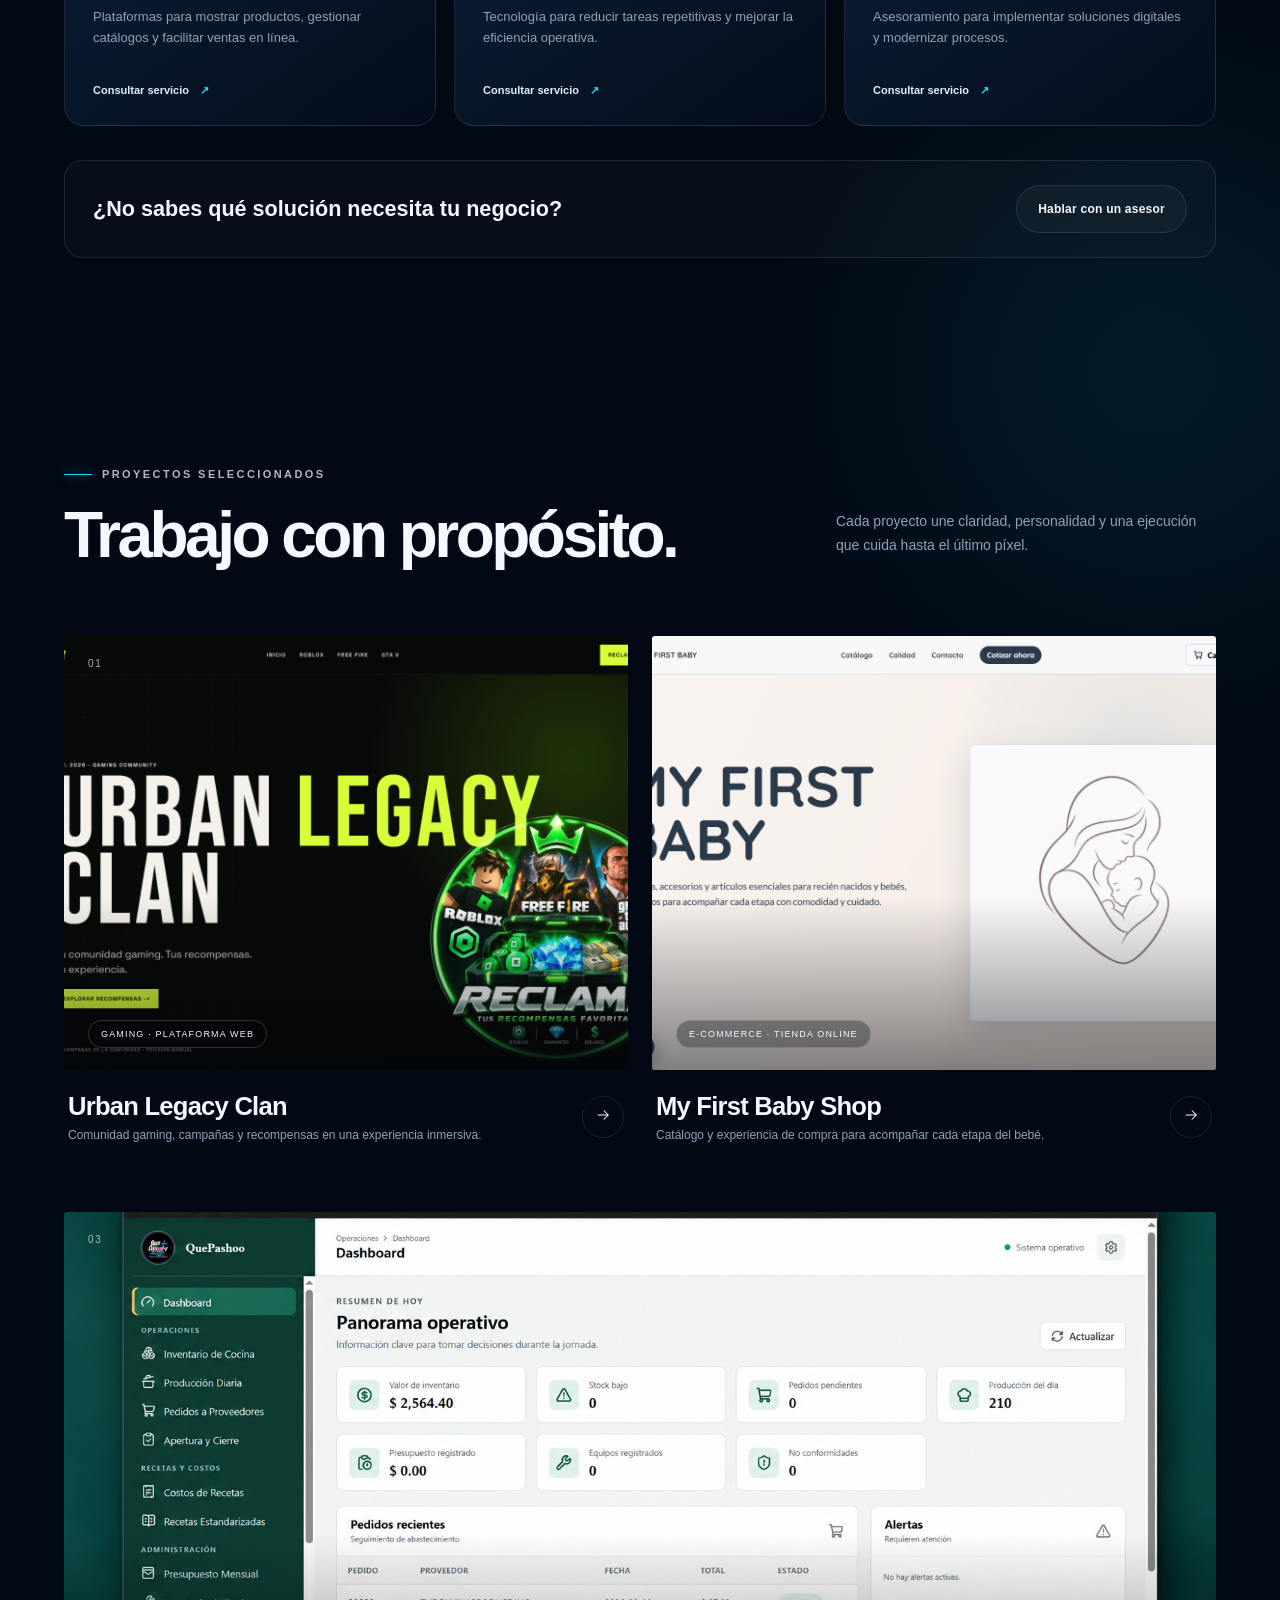
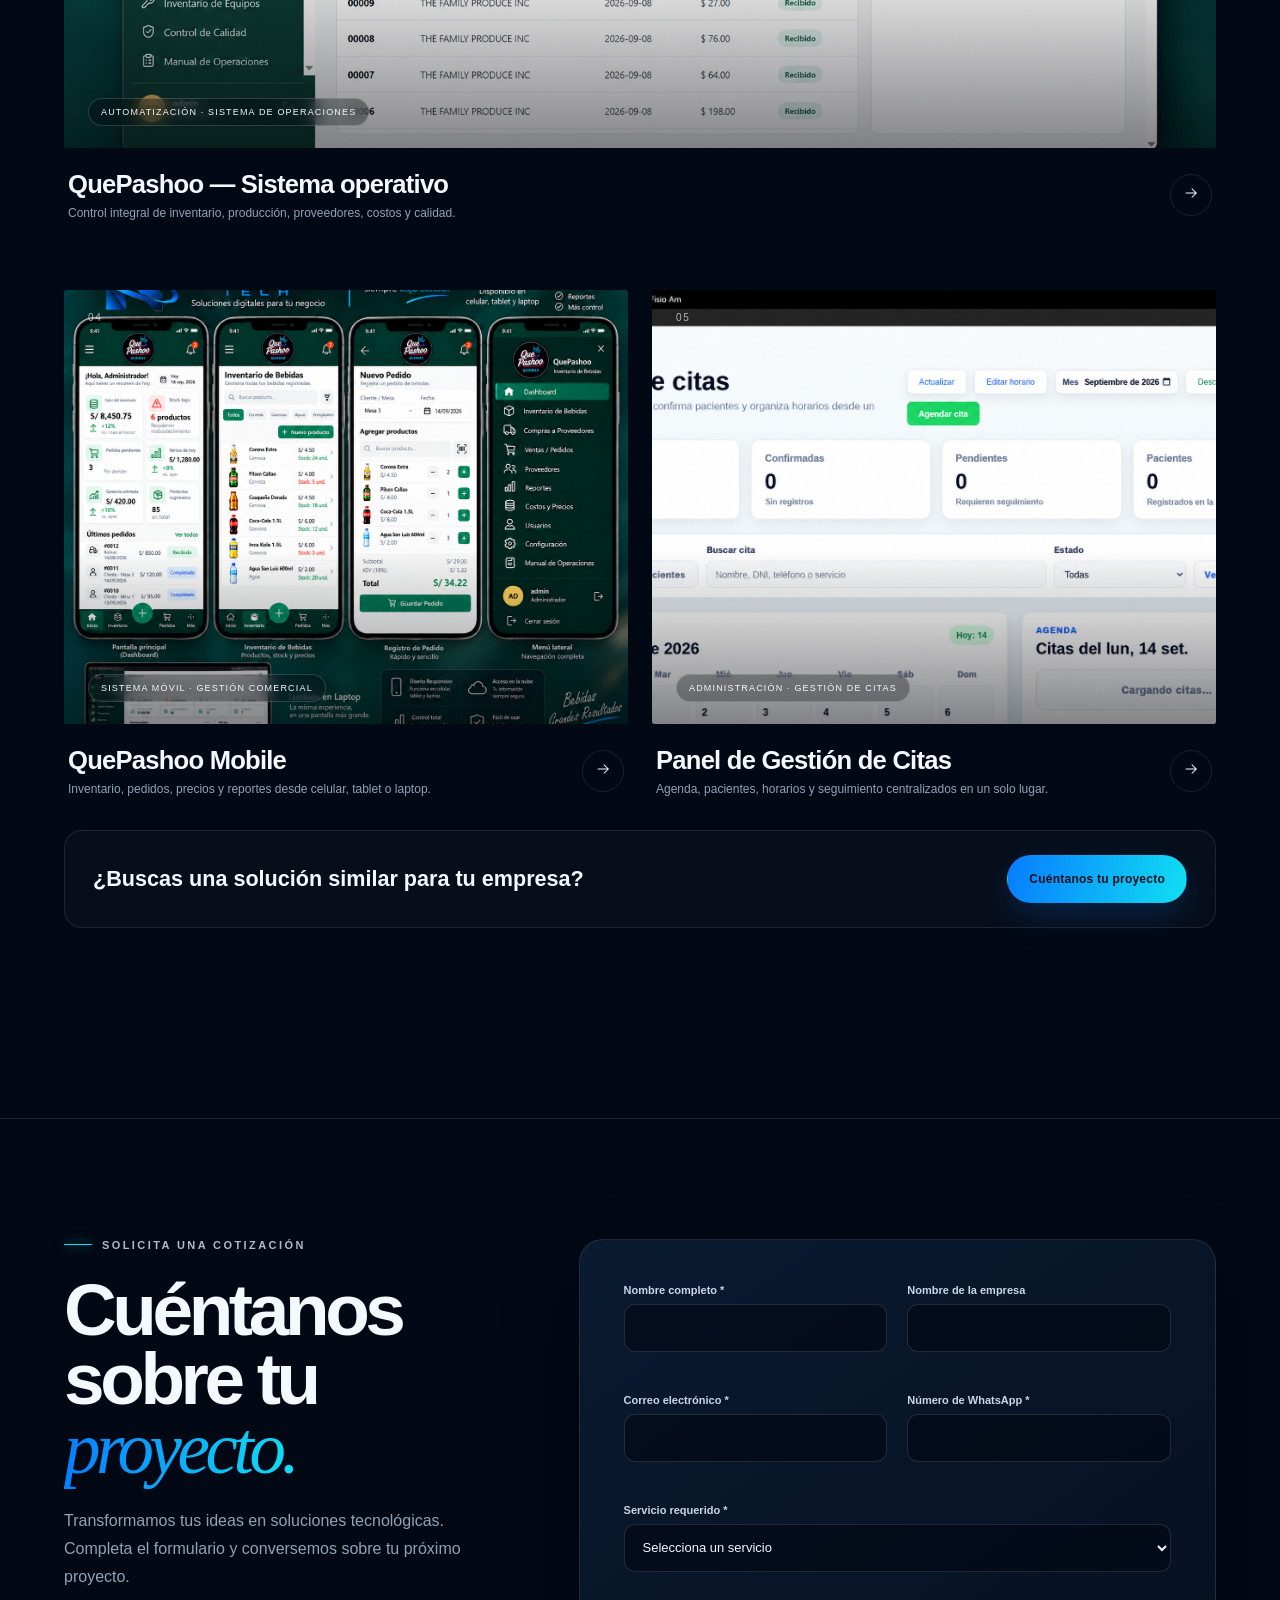
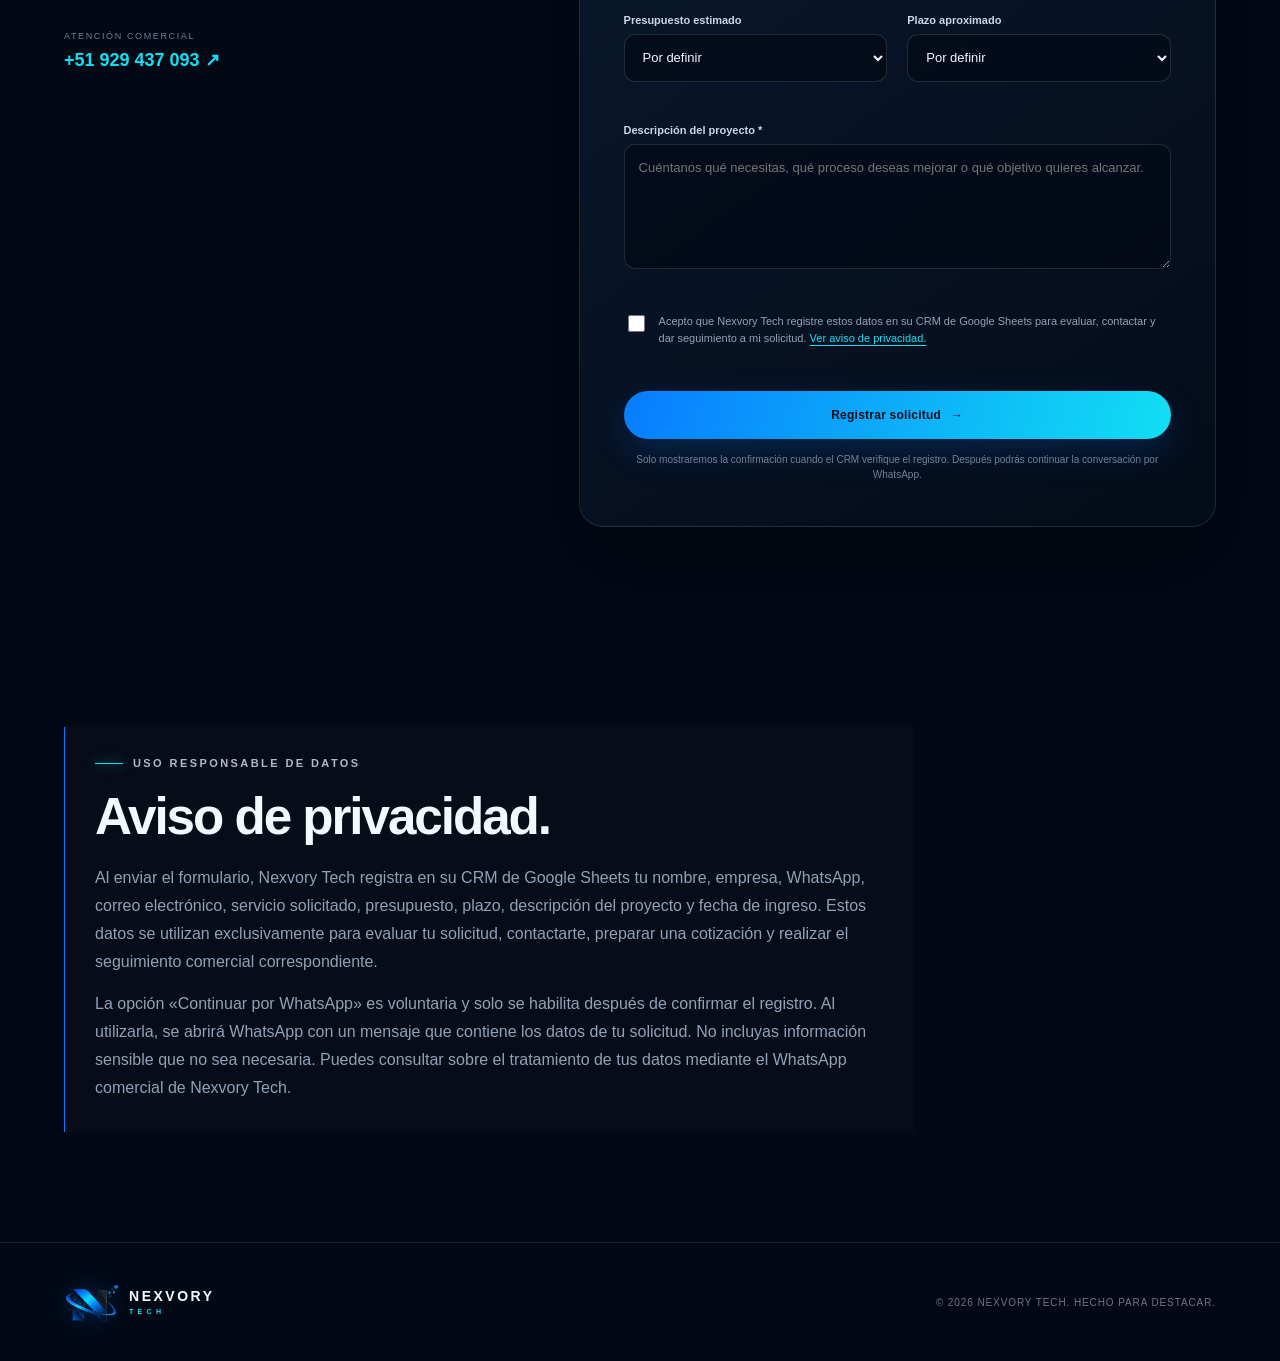
==== commit b6293b62: "fix: update WhatsApp contact number" ====
--- a/index.html
+++ b/index.html
@@ -23,9 +23,9 @@
     <link rel="apple-touch-icon" href="assets/logo-nexvory.png?v=2" />
     <link rel="stylesheet" href="styles.css?v=6" />
     <script src="crm-config.js?v=1" defer></script>
-    <script src="script.js?v=6" defer></script>
+    <script src="script.js?v=7" defer></script>
     <script type="application/ld+json">
-      {"@context":"https://schema.org","@type":"Organization","name":"Nexvory Tech S.A.C.","url":"https://nexoradigital1208.github.io/nexvory-tech/","logo":"https://nexoradigital1208.github.io/nexvory-tech/assets/logo-nexvory.png","contactPoint":{"@type":"ContactPoint","telephone":"+51 921 584 279","contactType":"sales","areaServed":"PE","availableLanguage":"Spanish"}}
+      {"@context":"https://schema.org","@type":"Organization","name":"Nexvory Tech S.A.C.","url":"https://nexoradigital1208.github.io/nexvory-tech/","logo":"https://nexoradigital1208.github.io/nexvory-tech/assets/logo-nexvory.png","contactPoint":{"@type":"ContactPoint","telephone":"+51 929 437 093","contactType":"sales","areaServed":"PE","availableLanguage":"Spanish"}}
     </script>
   </head>
   <body>
@@ -193,7 +193,7 @@
           <div class="eyebrow"><span></span> Solicita una cotización</div>
           <h2 id="quote-title">Cuéntanos sobre tu <em>proyecto.</em></h2>
           <p>Transformamos tus ideas en soluciones tecnológicas. Completa el formulario y conversemos sobre tu próximo proyecto.</p>
-          <div class="quote-contact"><span>Atención comercial</span><a class="js-whatsapp" href="#" data-message="Hola, equipo de Nexvory Tech. 👋 Estoy interesado en sus servicios tecnológicos y quisiera recibir más información.">+51 921 584 279 <span>↗</span></a></div>
+          <div class="quote-contact"><span>Atención comercial</span><a class="js-whatsapp" href="#" data-message="Hola, equipo de Nexvory Tech. 👋 Estoy interesado en sus servicios tecnológicos y quisiera recibir más información.">+51 929 437 093 <span>↗</span></a></div>
         </div>
 
         <form class="quote-form reveal" id="quote-form" novalidate aria-describedby="form-note">
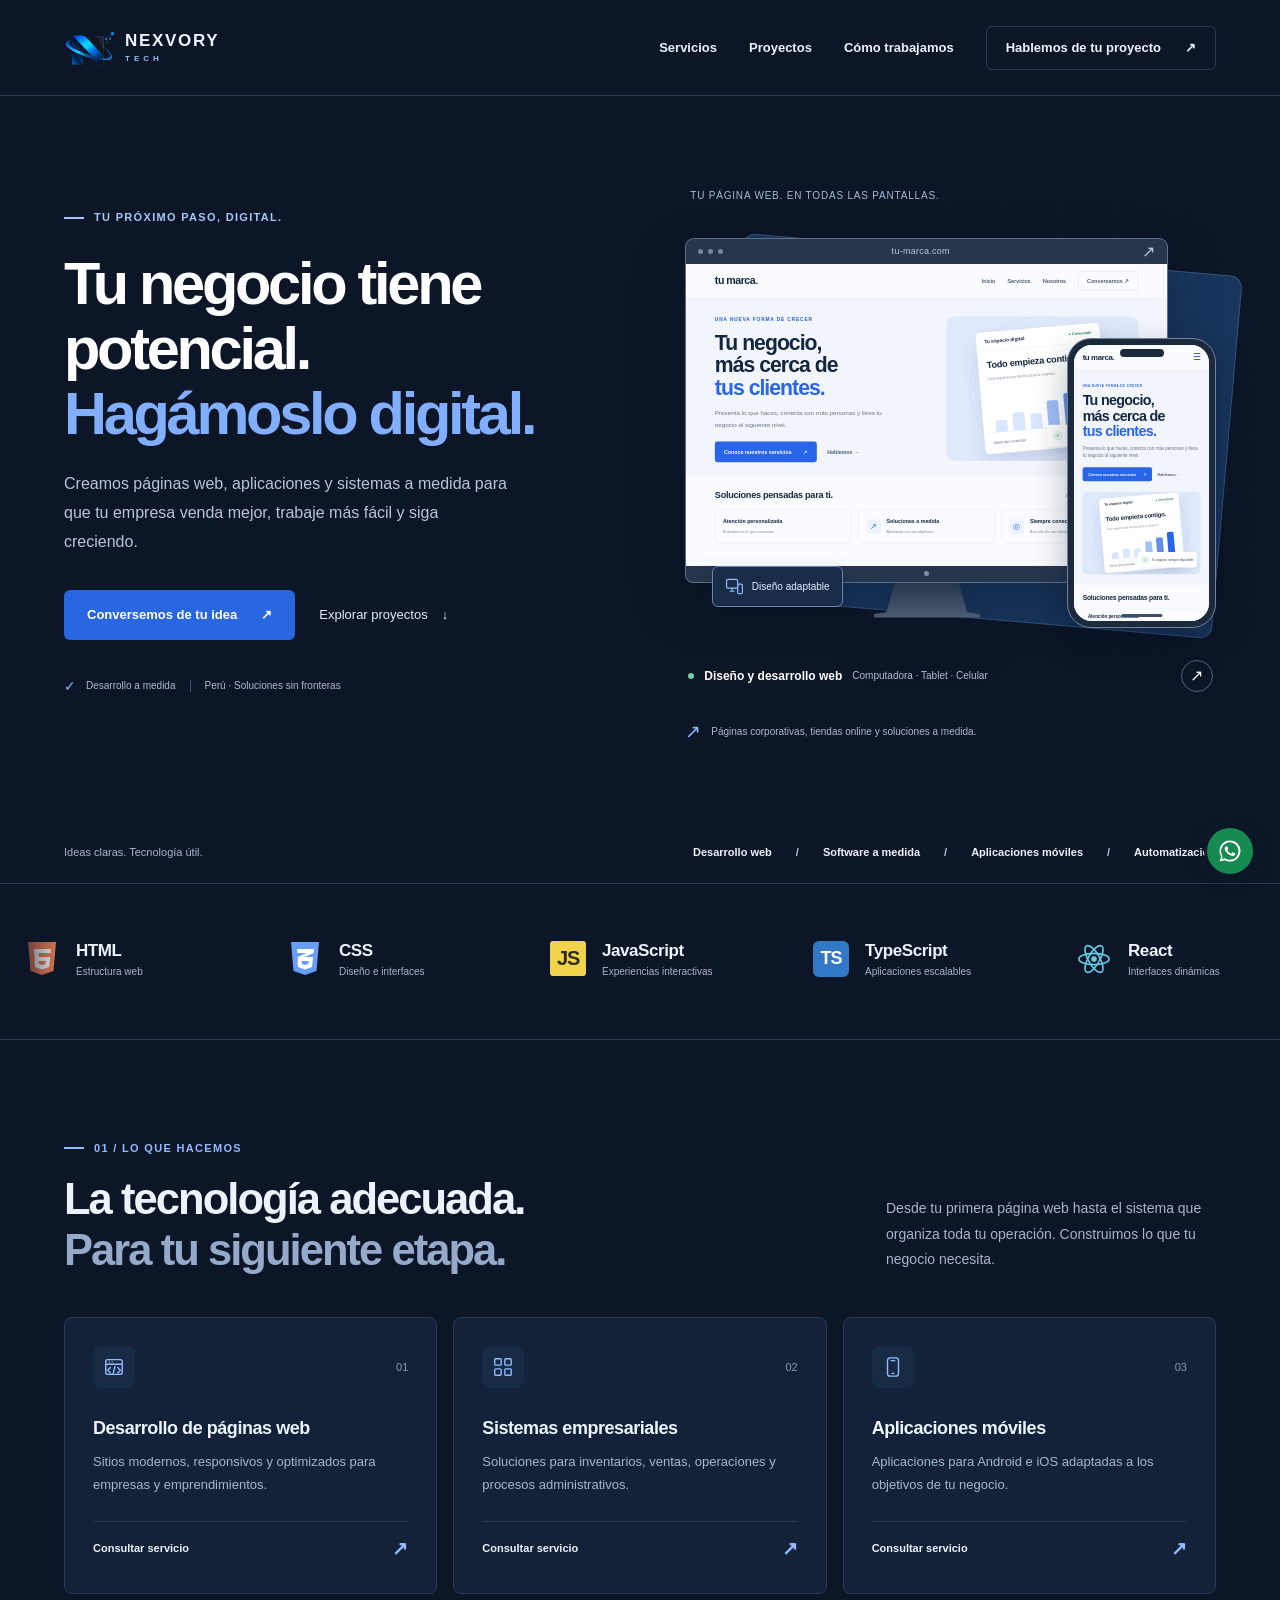
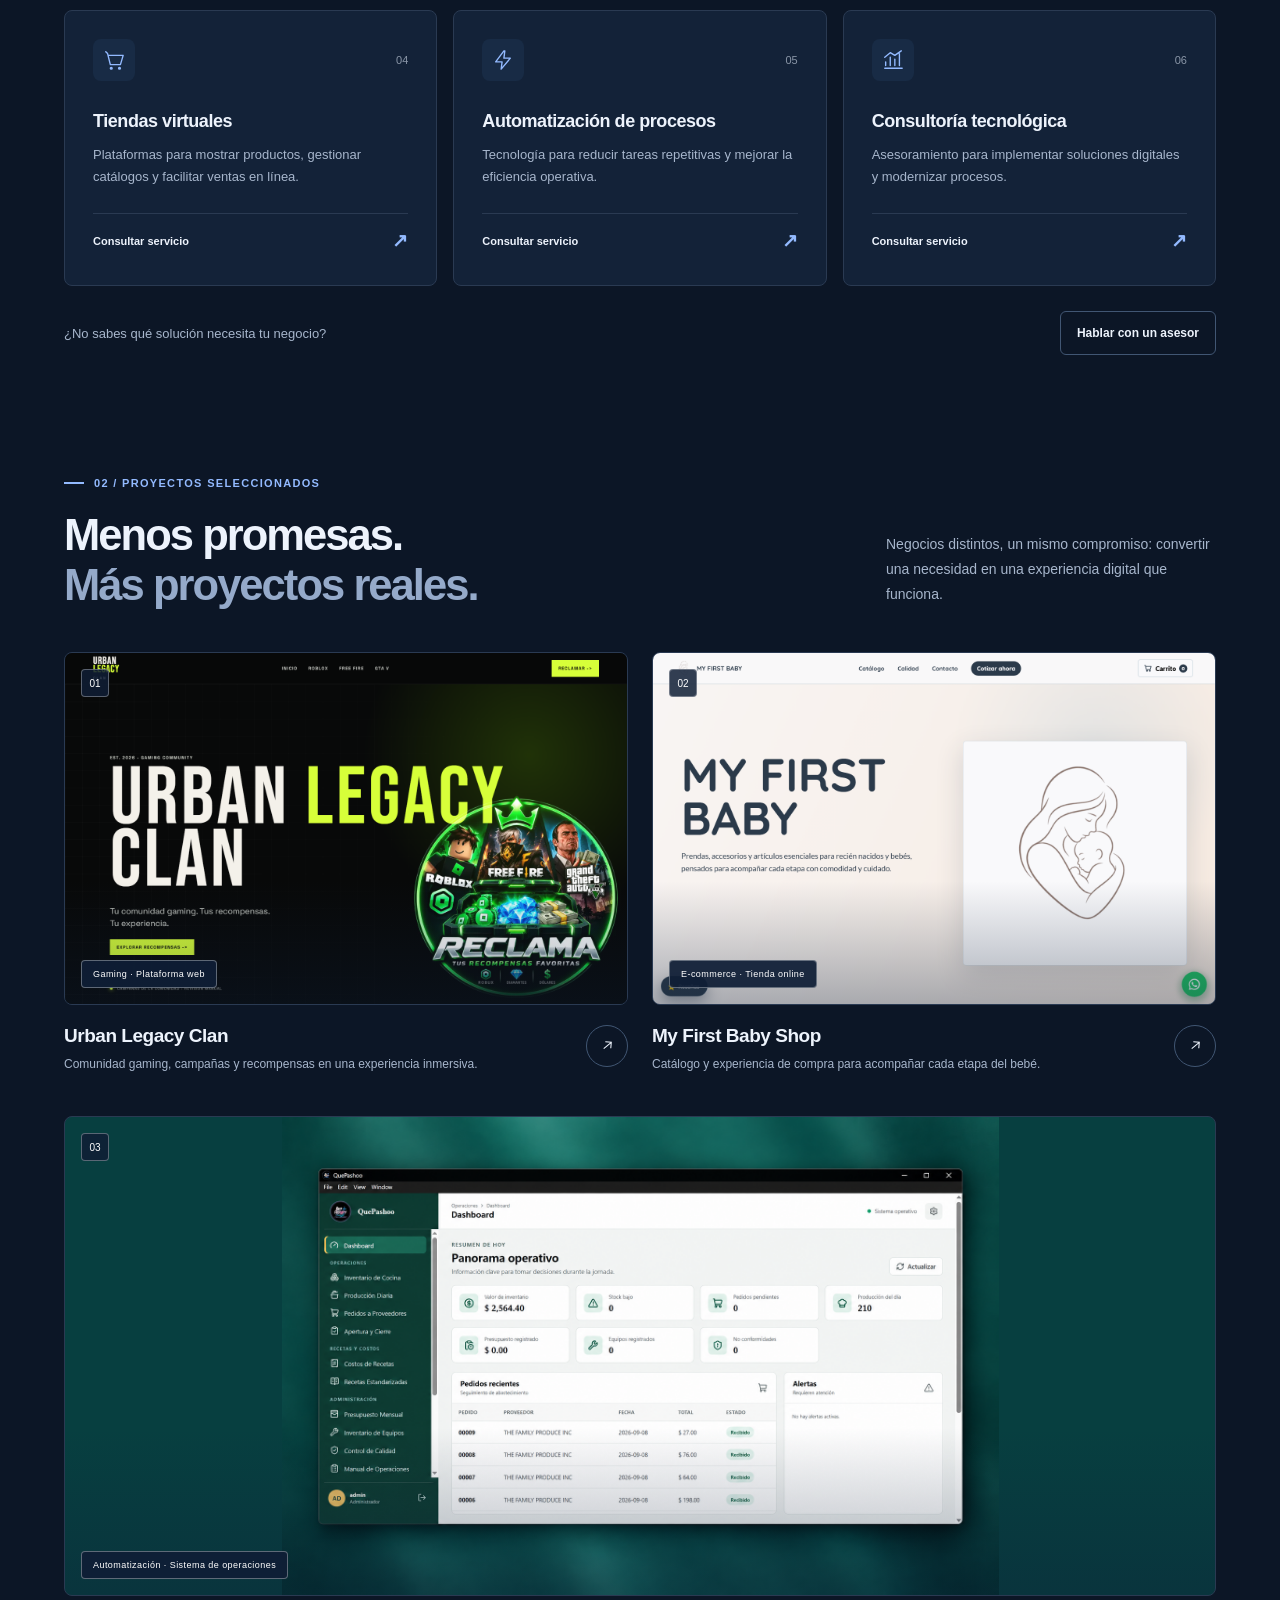
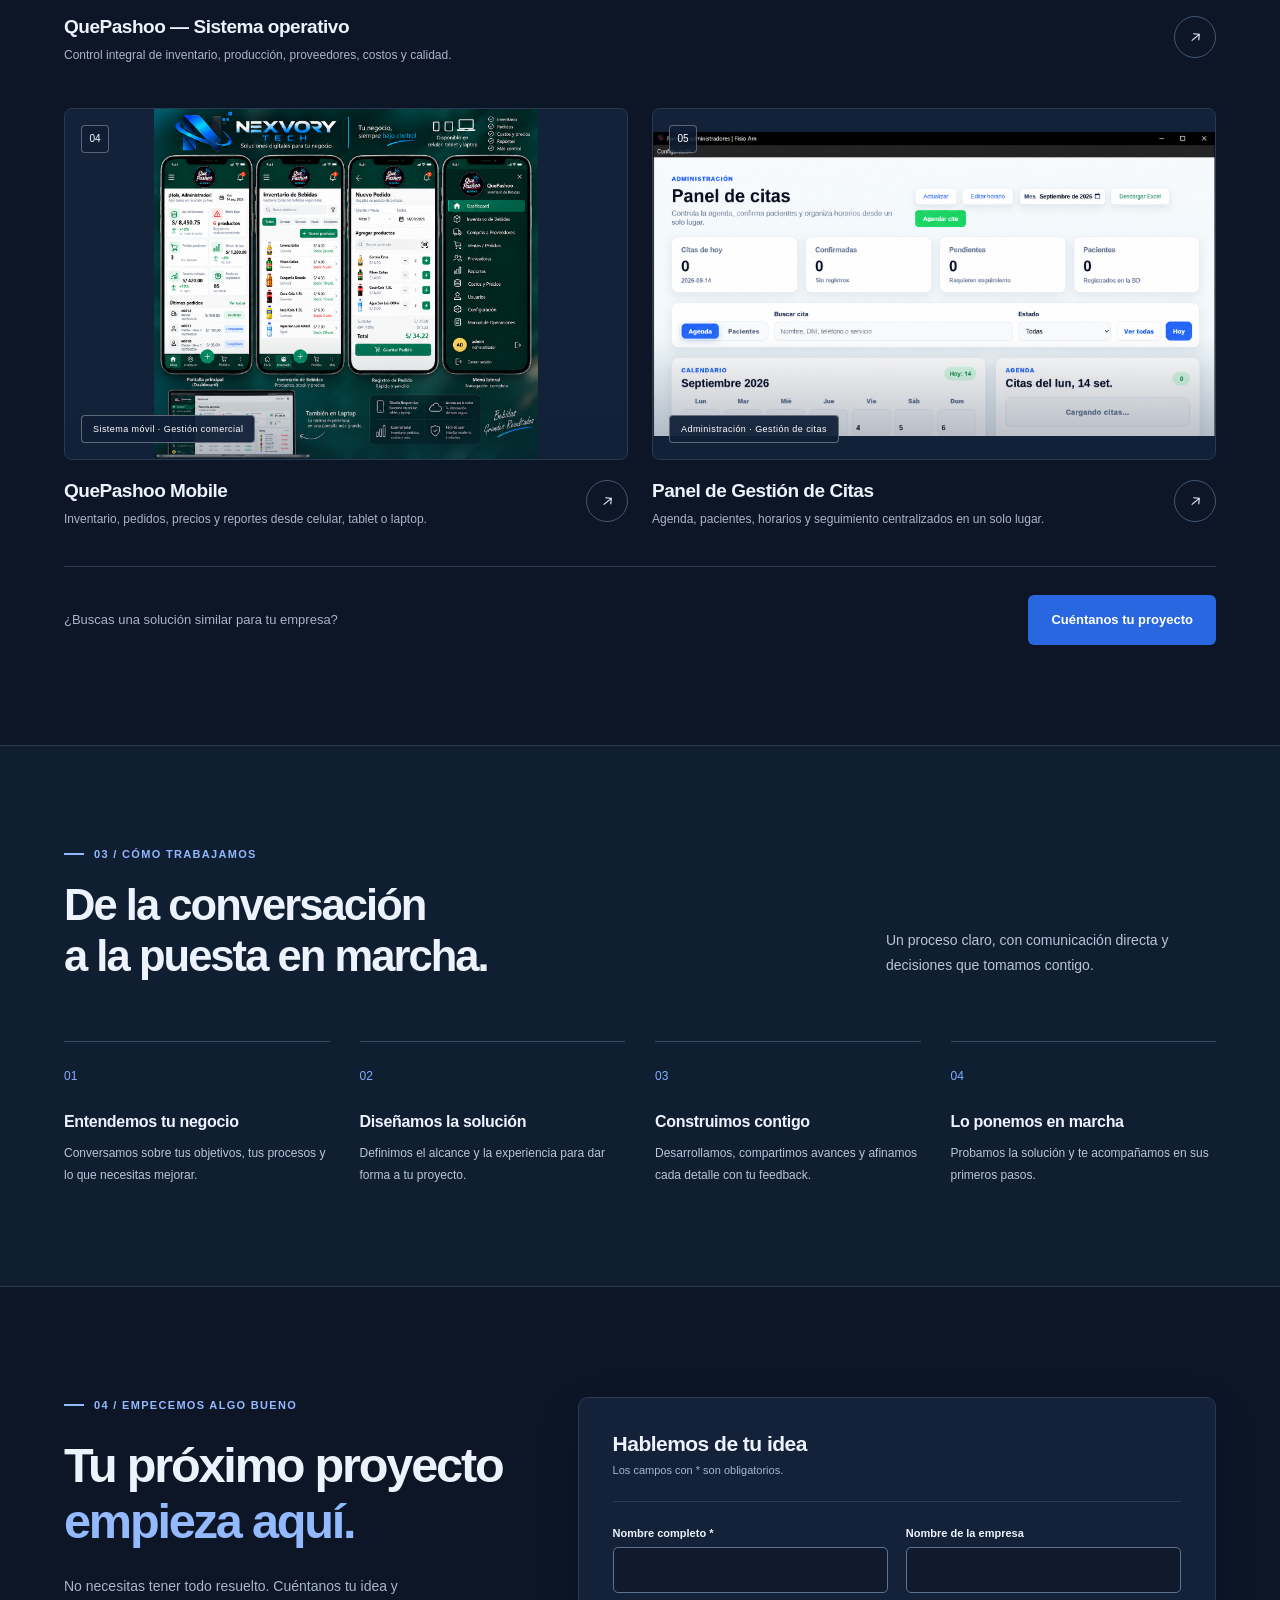
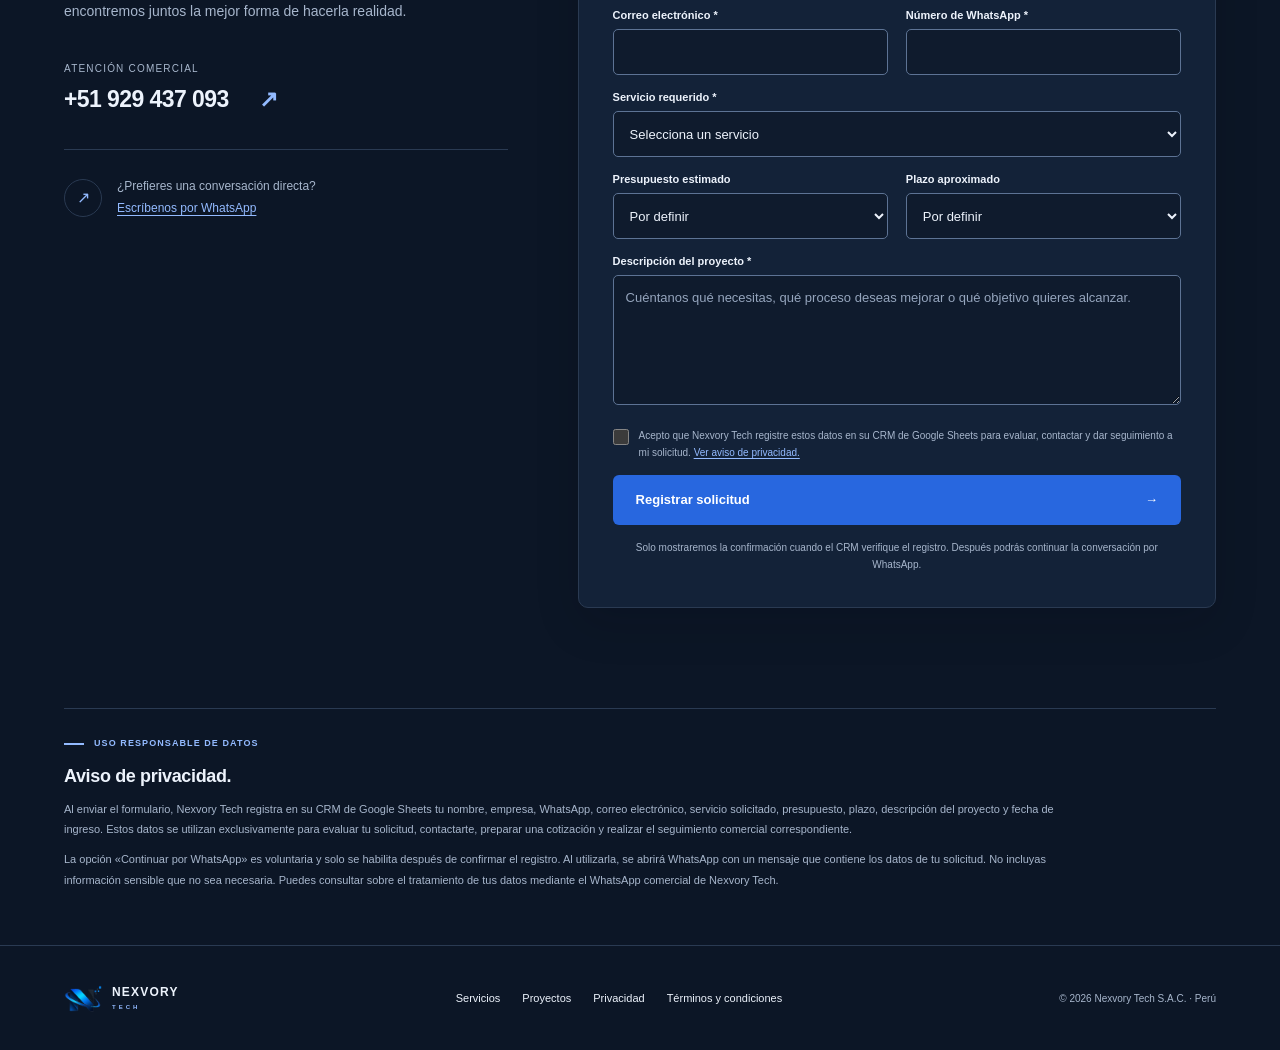
==== commit b2b842a2: "Rediseña el sitio y añade tecnologías, vistas adaptables y términos" ====
--- a/index.html
+++ b/index.html
@@ -3,7 +3,7 @@
   <head>
     <meta charset="UTF-8" />
     <meta name="viewport" content="width=device-width, initial-scale=1.0" />
-    <meta name="theme-color" content="#020814" />
+    <meta name="theme-color" content="#0c1626" />
     <meta
       name="description"
       content="Nexvory Tech desarrolla páginas web, sistemas empresariales, aplicaciones móviles, tiendas virtuales y automatizaciones para empresas en Perú."
@@ -21,75 +21,113 @@
     <title>Nexvory Tech | Desarrollo de software en Perú</title>
     <link rel="icon" type="image/png" href="assets/logo-nexvory.png?v=2" />
     <link rel="apple-touch-icon" href="assets/logo-nexvory.png?v=2" />
-    <link rel="stylesheet" href="styles.css?v=6" />
+    <link rel="stylesheet" href="styles.css?v=16" />
     <script src="crm-config.js?v=1" defer></script>
-    <script src="script.js?v=7" defer></script>
+    <script src="script.js?v=12" defer></script>
     <script type="application/ld+json">
       {"@context":"https://schema.org","@type":"Organization","name":"Nexvory Tech S.A.C.","url":"https://nexoradigital1208.github.io/nexvory-tech/","logo":"https://nexoradigital1208.github.io/nexvory-tech/assets/logo-nexvory.png","contactPoint":{"@type":"ContactPoint","telephone":"+51 929 437 093","contactType":"sales","areaServed":"PE","availableLanguage":"Spanish"}}
     </script>
   </head>
   <body>
-    <div class="noise" aria-hidden="true"></div>
-    <div class="cursor-glow" aria-hidden="true"></div>
+    <a class="skip-link" href="#contenido">Saltar al contenido</a>
 
     <header class="site-header">
       <a class="brand" href="#inicio" aria-label="Nexvory Tech, ir al inicio">
         <img class="brand-symbol" src="assets/logo-nexvory.png?v=2" alt="" />
         <span class="brand-wordmark">NEXVORY<small>TECH</small></span>
       </a>
-      <nav aria-label="Navegación principal">
+      <button class="nav-toggle" type="button" aria-expanded="false" aria-controls="main-nav" aria-label="Abrir menú de navegación"><span></span><span></span></button>
+      <nav id="main-nav" aria-label="Navegación principal">
         <a href="#servicios">Servicios</a>
         <a href="#proyectos">Proyectos</a>
-        <a href="#cotizacion">Cotizar</a>
+        <a href="#proceso">Cómo trabajamos</a>
+        <a class="nav-cta" href="#cotizacion">Hablemos de tu proyecto <span aria-hidden="true">↗</span></a>
       </nav>
     </header>
 
-    <main>
+    <main id="contenido">
       <section class="hero" id="inicio" aria-labelledby="hero-title">
-        <div class="hero-orbit hero-orbit--one" aria-hidden="true"></div>
-        <div class="hero-orbit hero-orbit--two" aria-hidden="true"></div>
         <div class="hero-copy reveal">
-          <div class="eyebrow"><span></span> Software · Estrategia · Innovación</div>
-          <h1 id="hero-title">Tecnología que impulsa tu <em>negocio.</em></h1>
+          <div class="eyebrow"><span></span> Tu próximo paso, digital.</div>
+          <h1 id="hero-title">Tu negocio tiene potencial.<br /> <em>Hagámoslo digital.</em></h1>
           <p>
-            Desarrollamos páginas web, aplicaciones y sistemas empresariales a la medida de tus objetivos.
+            Creamos páginas web, aplicaciones y sistemas a medida para que tu empresa venda mejor, trabaje más fácil y siga creciendo.
           </p>
           <div class="hero-actions">
-            <a class="button button--primary" href="#cotizacion">Solicitar cotización</a>
-            <a class="button button--secondary" href="#servicios">Conoce nuestros servicios</a>
-          </div>
-        </div>
-
-        <div class="hero-object reveal" aria-hidden="true">
-          <div class="orbital orbital--outer"></div>
-          <div class="orbital orbital--inner"></div>
-          <div class="glass-core">
-            <span class="core-shine"></span>
-            <img class="core-logo" src="assets/logo-nexvory.png?v=2" alt="" />
-          </div>
-          <span class="satellite satellite--one"></span>
-          <span class="satellite satellite--two"></span>
-          <span class="satellite satellite--three"></span>
-        </div>
-
-        <div class="scroll-cue" aria-hidden="true"><span></span> Scroll para explorar</div>
+            <a class="button button--primary" href="#cotizacion">Conversemos de tu idea <span aria-hidden="true">↗</span></a>
+            <a class="hero-project-link" href="#proyectos">Explorar proyectos <span aria-hidden="true">↓</span></a>
+          </div>
+          <div class="hero-note"><span aria-hidden="true">✓</span> Desarrollo a medida <span class="note-divider" aria-hidden="true"></span> Perú · Soluciones sin fronteras</div>
+        </div>
+
+        <div class="work-showcase reveal">
+          <div class="showcase-topline"><span>Tu página web. En todas las pantallas.</span></div>
+          <figure class="device-showcase" aria-labelledby="web-preview-caption">
+            <div class="device-stage" aria-hidden="true">
+              <div class="desktop-device">
+                <div class="window-bar"><span></span><span></span><span></span><small>tu-marca.com</small><span class="window-expand">↗</span></div>
+                <div class="device-screen device-screen--desktop" data-preview-width="1000"><iframe src="assets/web-preview.html?v=2" title="Ejemplo de página web en computadora" tabindex="-1" loading="eager"></iframe></div>
+                <div class="desktop-chin"><span></span></div>
+                <div class="desktop-stand"></div>
+              </div>
+              <div class="phone-device">
+                <span class="phone-camera"></span>
+                <div class="device-screen device-screen--phone" data-preview-width="360"><iframe src="assets/web-preview.html?v=2" title="La misma página web adaptada a celular" tabindex="-1" loading="eager"></iframe></div>
+                <span class="phone-home"></span>
+              </div>
+              <span class="device-badge"><svg viewBox="0 0 24 24"><rect x="2" y="3" width="14" height="11" rx="2"/><path d="M6 18h6m-3-4v4"/><rect x="16" y="9" width="6" height="12" rx="1.5"/></svg>Diseño adaptable</span>
+            </div>
+            <figcaption class="showcase-caption" id="web-preview-caption"><div><span class="project-dot"></span><strong>Diseño y desarrollo web</strong><span>Computadora · Tablet · Celular</span></div><a href="#proyectos" aria-label="Ver nuestros proyectos web">↗</a></figcaption>
+          </figure>
+          <div class="showcase-label"><span aria-hidden="true">↗</span> Páginas corporativas, tiendas online y soluciones a medida.</div>
+        </div>
+
+      </section>
+
+      <div class="capabilities-strip" aria-label="Nuestras especialidades"><span>Ideas claras. Tecnología útil.</span><div><span>Desarrollo web</span><i aria-hidden="true">/</i><span>Software a medida</span><i aria-hidden="true">/</i><span>Aplicaciones móviles</span><i aria-hidden="true">/</i><span>Automatización</span></div></div>
+
+      <section class="tech-section" id="tecnologias" aria-label="Tecnologías de desarrollo">
+        <div class="tech-viewport" tabindex="0" role="region" aria-label="Carrusel de tecnologías">
+          <div class="tech-track" id="tech-track">
+            <ul class="tech-group" aria-label="Lenguajes, herramientas y plataformas de desarrollo">
+              <li class="tech-item"><span class="tech-mark tech-mark--html" aria-hidden="true"><svg viewBox="0 0 32 36"><path fill="currentColor" d="m2 1 2.5 29L16 34l11.5-4L30 1Z"/><path fill="white" d="M8 8h17l-.4 4H12.6l.3 4h11.3l-1 10-7.2 2.4L9 26l-.5-6h4l.3 3 3.2 1 3.4-1 .3-3H9Z"/></svg></span><div><strong>HTML</strong><span>Estructura web</span></div></li>
+              <li class="tech-item"><span class="tech-mark tech-mark--css" aria-hidden="true"><svg viewBox="0 0 32 36"><path fill="currentColor" d="m2 1 2.5 29L16 34l11.5-4L30 1Z"/><path fill="white" d="M8 8h17l-.4 4-9.2 4H24l-1 10-7 2.4L9 26l-.5-6h4l.3 3 3.2 1 3.4-1 .3-3H9l-.4-4 9-4H8.4Z"/></svg></span><div><strong>CSS</strong><span>Diseño e interfaces</span></div></li>
+              <li class="tech-item"><span class="tech-mark tech-mark--js" aria-hidden="true">JS</span><div><strong>JavaScript</strong><span>Experiencias interactivas</span></div></li>
+              <li class="tech-item"><span class="tech-mark tech-mark--ts" aria-hidden="true">TS</span><div><strong>TypeScript</strong><span>Aplicaciones escalables</span></div></li>
+              <li class="tech-item"><span class="tech-mark tech-mark--react" aria-hidden="true"><svg viewBox="0 0 36 36"><g fill="none" stroke="currentColor" stroke-width="1.7"><ellipse cx="18" cy="18" rx="16" ry="6"/><ellipse cx="18" cy="18" rx="16" ry="6" transform="rotate(60 18 18)"/><ellipse cx="18" cy="18" rx="16" ry="6" transform="rotate(120 18 18)"/></g><circle cx="18" cy="18" r="3" fill="currentColor"/></svg></span><div><strong>React</strong><span>Interfaces dinámicas</span></div></li>
+              <li class="tech-item"><span class="tech-mark tech-mark--next" aria-hidden="true">N</span><div><strong>Next.js</strong><span>Plataformas y sitios web</span></div></li>
+              <li class="tech-item"><span class="tech-mark tech-mark--tailwind" aria-hidden="true"><svg viewBox="0 0 36 36"><path fill="currentColor" d="M5 15c2-8 10-10 15-5 3 4 6 4 11 0-2 9-10 10-15 5-3-3-6-3-11 0ZM1 25c2-8 10-10 15-5 3 4 6 4 11 0-2 9-10 10-15 5-3-3-6-3-11 0Z"/></svg></span><div><strong>Tailwind CSS</strong><span>Diseño adaptable</span></div></li>
+              <li class="tech-item"><span class="tech-mark tech-mark--node" aria-hidden="true">JS</span><div><strong>Node.js</strong><span>Servicios e integraciones</span></div></li>
+              <li class="tech-item"><span class="tech-mark tech-mark--python" aria-hidden="true">Py</span><div><strong>Python</strong><span>Sistemas y automatización</span></div></li>
+              <li class="tech-item"><span class="tech-mark tech-mark--flask" aria-hidden="true">Fl</span><div><strong>Flask</strong><span>Aplicaciones y servicios web</span></div></li>
+              <li class="tech-item"><span class="tech-mark tech-mark--dart" aria-hidden="true">D</span><div><strong>Dart</strong><span>Desarrollo móvil</span></div></li>
+              <li class="tech-item"><span class="tech-mark tech-mark--flutter" aria-hidden="true"><svg viewBox="0 0 36 36"><path fill="currentColor" d="M21 2h12L11 24l-6-6Zm0 17h12L22 30l-6-6Z"/><path fill="currentColor" opacity=".6" d="m16 24 6 6 6 6H16l-6-6Z"/></svg></span><div><strong>Flutter</strong><span>Aplicaciones Android e iOS</span></div></li>
+              <li class="tech-item"><span class="tech-mark tech-mark--electron" aria-hidden="true"><svg viewBox="0 0 36 36"><g fill="none" stroke="currentColor" stroke-width="1.7"><ellipse cx="18" cy="18" rx="16" ry="6"/><ellipse cx="18" cy="18" rx="16" ry="6" transform="rotate(60 18 18)"/><ellipse cx="18" cy="18" rx="16" ry="6" transform="rotate(120 18 18)"/></g><circle cx="18" cy="18" r="3" fill="currentColor"/></svg></span><div><strong>Electron</strong><span>Aplicaciones de escritorio</span></div></li>
+              <li class="tech-item"><span class="tech-mark tech-mark--sql" aria-hidden="true"><svg viewBox="0 0 36 36"><g fill="none" stroke="currentColor" stroke-width="2"><ellipse cx="18" cy="7" rx="12" ry="5"/><path d="M6 7v21c0 7 24 7 24 0V7M6 17c0 7 24 7 24 0M6 23c0 7 24 7 24 0"/></g></svg></span><div><strong>SQL</strong><span>Consultas y gestión de datos</span></div></li>
+              <li class="tech-item"><span class="tech-mark tech-mark--postgres" aria-hidden="true">PG</span><div><strong>PostgreSQL</strong><span>Bases de datos relacionales</span></div></li>
+              <li class="tech-item"><span class="tech-mark tech-mark--supabase" aria-hidden="true"><svg viewBox="0 0 36 36"><path fill="currentColor" d="M20 2 3 22h13v12l17-20H20Z"/></svg></span><div><strong>Supabase</strong><span>Datos y autenticación</span></div></li>
+              <li class="tech-item"><span class="tech-mark tech-mark--apps" aria-hidden="true"><svg viewBox="0 0 36 36"><path d="m13 9-9 9 9 9m10-18 9 9-9 9M21 5l-6 26" fill="none" stroke="currentColor" stroke-width="3.5" stroke-linecap="round" stroke-linejoin="round"/></svg></span><div><strong>Google Apps Script</strong><span>Integración y automatización</span></div></li>
+              <li class="tech-item"><span class="tech-mark tech-mark--sheets" aria-hidden="true"><svg viewBox="0 0 36 36"><path fill="currentColor" d="M7 2h16l7 7v25H7Z"/><path fill="#fff" opacity=".35" d="M23 2v8h7Z"/><path fill="none" stroke="white" stroke-width="1.5" d="M12 16h13v12H12Zm0 4h13m-13 4h13m-8-8v12"/></svg></span><div><strong>Google Sheets</strong><span>Gestión y procesos conectados</span></div></li>
+            </ul>
+          </div>
+        </div>
       </section>
 
       <section class="services-section" id="servicios" aria-labelledby="services-title">
         <div class="section-heading reveal">
           <div>
-            <div class="eyebrow"><span></span> Soluciones para tu negocio</div>
-            <h2 id="services-title">Servicios tecnológicos.</h2>
-          </div>
-          <p>Diseñamos soluciones claras, escalables y alineadas con las necesidades reales de cada empresa.</p>
+            <div class="eyebrow"><span></span> 01 / Lo que hacemos</div>
+            <h2 id="services-title">La tecnología adecuada.<br /><span>Para tu siguiente etapa.</span></h2>
+          </div>
+          <p>Desde tu primera página web hasta el sistema que organiza toda tu operación. Construimos lo que tu negocio necesita.</p>
         </div>
         <div class="services-grid">
-          <article class="service-card reveal" data-service="desarrollo de una página web"><span class="service-icon">01</span><h3>Desarrollo de páginas web</h3><p>Sitios modernos, responsivos y optimizados para empresas y emprendimientos.</p><button class="service-link" type="button">Consultar servicio <span>↗</span></button></article>
-          <article class="service-card reveal" data-service="desarrollo de un sistema empresarial"><span class="service-icon">02</span><h3>Sistemas empresariales</h3><p>Soluciones para inventarios, ventas, operaciones y procesos administrativos.</p><button class="service-link" type="button">Consultar servicio <span>↗</span></button></article>
-          <article class="service-card reveal" data-service="desarrollo de una aplicación móvil"><span class="service-icon">03</span><h3>Aplicaciones móviles</h3><p>Aplicaciones para Android e iOS adaptadas a los objetivos de tu negocio.</p><button class="service-link" type="button">Consultar servicio <span>↗</span></button></article>
-          <article class="service-card reveal" data-service="desarrollo de una tienda virtual"><span class="service-icon">04</span><h3>Tiendas virtuales</h3><p>Plataformas para mostrar productos, gestionar catálogos y facilitar ventas en línea.</p><button class="service-link" type="button">Consultar servicio <span>↗</span></button></article>
-          <article class="service-card reveal" data-service="automatización de procesos"><span class="service-icon">05</span><h3>Automatización de procesos</h3><p>Tecnología para reducir tareas repetitivas y mejorar la eficiencia operativa.</p><button class="service-link" type="button">Consultar servicio <span>↗</span></button></article>
-          <article class="service-card reveal" data-service="consultoría tecnológica"><span class="service-icon">06</span><h3>Consultoría tecnológica</h3><p>Asesoramiento para implementar soluciones digitales y modernizar procesos.</p><button class="service-link" type="button">Consultar servicio <span>↗</span></button></article>
+          <article class="service-card reveal" data-service="desarrollo de una página web"><div class="service-top"><span class="service-icon"><svg viewBox="0 0 24 24" aria-hidden="true"><rect x="3" y="4" width="18" height="16" rx="2"/><path d="M3 9h18M7 6.5h.01M10 6.5h.01m-2 6-3 3 3 3m8-6 3 3-3 3m-3-7-2 8"/></svg></span><span class="service-index">01</span></div><h3>Desarrollo de páginas web</h3><p>Sitios modernos, responsivos y optimizados para empresas y emprendimientos.</p><button class="service-link" type="button">Consultar servicio <span>↗</span></button></article>
+          <article class="service-card reveal" data-service="desarrollo de un sistema empresarial"><div class="service-top"><span class="service-icon"><svg viewBox="0 0 24 24" aria-hidden="true"><rect x="3" y="3" width="7" height="7" rx="1"/><rect x="14" y="3" width="7" height="7" rx="1"/><rect x="3" y="14" width="7" height="7" rx="1"/><rect x="14" y="14" width="7" height="7" rx="1"/></svg></span><span class="service-index">02</span></div><h3>Sistemas empresariales</h3><p>Soluciones para inventarios, ventas, operaciones y procesos administrativos.</p><button class="service-link" type="button">Consultar servicio <span>↗</span></button></article>
+          <article class="service-card reveal" data-service="desarrollo de una aplicación móvil"><div class="service-top"><span class="service-icon"><svg viewBox="0 0 24 24" aria-hidden="true"><rect x="6" y="2" width="12" height="20" rx="3"/><path d="M10 5h4m-3 14h2"/></svg></span><span class="service-index">03</span></div><h3>Aplicaciones móviles</h3><p>Aplicaciones para Android e iOS adaptadas a los objetivos de tu negocio.</p><button class="service-link" type="button">Consultar servicio <span>↗</span></button></article>
+          <article class="service-card reveal" data-service="desarrollo de una tienda virtual"><div class="service-top"><span class="service-icon"><svg viewBox="0 0 24 24" aria-hidden="true"><path d="m3 3 2 2 3 12h11l3-10H6m3 14h.01M18 21h.01"/><circle cx="9" cy="21" r="1"/><circle cx="18" cy="21" r="1"/></svg></span><span class="service-index">04</span></div><h3>Tiendas virtuales</h3><p>Plataformas para mostrar productos, gestionar catálogos y facilitar ventas en línea.</p><button class="service-link" type="button">Consultar servicio <span>↗</span></button></article>
+          <article class="service-card reveal" data-service="automatización de procesos"><div class="service-top"><span class="service-icon"><svg viewBox="0 0 24 24" aria-hidden="true"><path d="m13 2-9 12h7l-1 8 10-12h-7l1-8Z"/></svg></span><span class="service-index">05</span></div><h3>Automatización de procesos</h3><p>Tecnología para reducir tareas repetitivas y mejorar la eficiencia operativa.</p><button class="service-link" type="button">Consultar servicio <span>↗</span></button></article>
+          <article class="service-card reveal" data-service="consultoría tecnológica"><div class="service-top"><span class="service-icon"><svg viewBox="0 0 24 24" aria-hidden="true"><path d="M4 18v-4m5 4V9m5 9v-7m5 7V5M3 21h19M3 9l6-5 5 3 7-5"/></svg></span><span class="service-index">06</span></div><h3>Consultoría tecnológica</h3><p>Asesoramiento para implementar soluciones digitales y modernizar procesos.</p><button class="service-link" type="button">Consultar servicio <span>↗</span></button></article>
         </div>
         <div class="services-cta reveal">
           <p>¿No sabes qué solución necesita tu negocio?</p>
@@ -100,10 +138,10 @@
       <section class="projects-section" id="proyectos" aria-labelledby="projects-title">
         <div class="section-heading reveal">
           <div>
-            <div class="eyebrow"><span></span> Proyectos seleccionados</div>
-            <h2 id="projects-title">Trabajo con propósito.</h2>
-          </div>
-          <p>Cada proyecto une claridad, personalidad y una ejecución que cuida hasta el último píxel.</p>
+            <div class="eyebrow"><span></span> 02 / Proyectos seleccionados</div>
+            <h2 id="projects-title">Menos promesas.<br /><span>Más proyectos reales.</span></h2>
+          </div>
+          <p>Negocios distintos, un mismo compromiso: convertir una necesidad en una experiencia digital que funciona.</p>
         </div>
 
         <div class="projects-grid">
@@ -188,15 +226,29 @@
         </div>
       </section>
 
+      <section class="process-section" id="proceso" aria-labelledby="process-title">
+        <div class="process-inner">
+          <div class="section-heading reveal"><div><div class="eyebrow"><span></span> 03 / Cómo trabajamos</div><h2 id="process-title">De la conversación<br />a la puesta en marcha.</h2></div><p>Un proceso claro, con comunicación directa y decisiones que tomamos contigo.</p></div>
+          <div class="process-grid">
+            <article class="process-step reveal"><span>01</span><h3>Entendemos tu negocio</h3><p>Conversamos sobre tus objetivos, tus procesos y lo que necesitas mejorar.</p></article>
+            <article class="process-step reveal"><span>02</span><h3>Diseñamos la solución</h3><p>Definimos el alcance y la experiencia para dar forma a tu proyecto.</p></article>
+            <article class="process-step reveal"><span>03</span><h3>Construimos contigo</h3><p>Desarrollamos, compartimos avances y afinamos cada detalle con tu feedback.</p></article>
+            <article class="process-step reveal"><span>04</span><h3>Lo ponemos en marcha</h3><p>Probamos la solución y te acompañamos en sus primeros pasos.</p></article>
+          </div>
+        </div>
+      </section>
+
       <section class="quote-section" id="cotizacion" aria-labelledby="quote-title">
         <div class="quote-intro reveal">
-          <div class="eyebrow"><span></span> Solicita una cotización</div>
-          <h2 id="quote-title">Cuéntanos sobre tu <em>proyecto.</em></h2>
-          <p>Transformamos tus ideas en soluciones tecnológicas. Completa el formulario y conversemos sobre tu próximo proyecto.</p>
+          <div class="eyebrow"><span></span> 04 / Empecemos algo bueno</div>
+          <h2 id="quote-title">Tu próximo proyecto<br /> <em>empieza aquí.</em></h2>
+          <p>No necesitas tener todo resuelto. Cuéntanos tu idea y encontremos juntos la mejor forma de hacerla realidad.</p>
           <div class="quote-contact"><span>Atención comercial</span><a class="js-whatsapp" href="#" data-message="Hola, equipo de Nexvory Tech. 👋 Estoy interesado en sus servicios tecnológicos y quisiera recibir más información.">+51 929 437 093 <span>↗</span></a></div>
+          <div class="quote-aside"><span aria-hidden="true">↗</span><p>¿Prefieres una conversación directa?<br /><a class="js-whatsapp" href="#">Escríbenos por WhatsApp</a></p></div>
         </div>
 
         <form class="quote-form reveal" id="quote-form" novalidate aria-describedby="form-note">
+          <div class="form-heading"><h3>Hablemos de tu idea</h3><p>Los campos con * son obligatorios.</p></div>
           <div class="form-grid">
             <label class="form-field"><span>Nombre completo *</span><input type="text" name="name" autocomplete="name" maxlength="80" required /><small class="field-error"></small></label>
             <label class="form-field"><span>Nombre de la empresa</span><input type="text" name="company" autocomplete="organization" maxlength="100" /><small class="field-error"></small></label>
@@ -232,10 +284,11 @@
         <img class="brand-symbol brand-symbol--footer" src="assets/logo-nexvory.png?v=2" alt="" />
         <span class="brand-wordmark">NEXVORY<small>TECH</small></span>
       </a>
-      <p>© <span id="year"></span> Nexvory Tech. Hecho para destacar.</p>
+      <div class="footer-links"><a href="#servicios">Servicios</a><a href="#proyectos">Proyectos</a><a href="#privacidad">Privacidad</a><a href="terminos-y-condiciones.html">Términos y condiciones</a></div>
+      <p>© <span id="year"></span> Nexvory Tech S.A.C. · Perú</p>
     </footer>
 
-    <div class="project-menu" role="dialog" aria-label="Opciones del proyecto" aria-hidden="true">
+    <div class="project-menu" role="dialog" aria-label="Opciones del proyecto" aria-hidden="true" inert>
       <button type="button" data-action="zoom">
         <span class="menu-icon"><svg viewBox="0 0 24 24" aria-hidden="true"><circle cx="11" cy="11" r="6"/><path d="m16 16 4 4M11 8v6M8 11h6"/></svg></span>
         <span><strong>Agrandar imagen</strong><small>Ver a pantalla completa</small></span>
@@ -254,7 +307,7 @@
       </button>
     </div>
 
-    <div class="lightbox" role="dialog" aria-modal="true" aria-label="Vista ampliada del proyecto" aria-hidden="true">
+    <div class="lightbox" role="dialog" aria-modal="true" aria-label="Vista ampliada del proyecto" aria-hidden="true" inert>
       <button class="lightbox-close" type="button" aria-label="Cerrar imagen">
         <svg viewBox="0 0 24 24" aria-hidden="true"><path d="m6 6 12 12M18 6 6 18"/></svg>
       </button>
--- a/styles.css
+++ b/styles.css
@@ -1,328 +1,440 @@
 :root {
-  --bg: #020814;
-  --surface: #071427;
-  --surface-2: #0b1c33;
-  --text: #f4f9ff;
-  --muted: #91a2b8;
-  --line: rgba(255, 255, 255, 0.1);
-  --accent: #087cff;
-  --mint: #11dff3;
-  --ease: cubic-bezier(0.22, 1, 0.36, 1);
-}
-
+  color-scheme: dark;
+  --bg: #0c1626;
+  --surface: #132238;
+  --surface-soft: #182b45;
+  --field: #0f1b2d;
+  --text: #edf3fc;
+  --muted: #a7b6cc;
+  --line: #2a3a52;
+  --accent: #2867df;
+  --accent-text: #93baff;
+  --navy: #101e32;
+  --ease: cubic-bezier(.22, 1, .36, 1);
+  --content: 1240px;
+  --gutter: clamp(22px, 5vw, 76px);
+}
 * { box-sizing: border-box; }
-html { scroll-behavior: smooth; overflow-x: clip; }
-body {
-  margin: 0;
-  color: var(--text);
-  background:
-    radial-gradient(circle at 15% 8%, rgba(8, 124, 255, 0.16), transparent 26rem),
-    radial-gradient(circle at 90% 32%, rgba(17, 223, 243, 0.09), transparent 26rem),
-    var(--bg);
-  font-family: Inter, "Segoe UI", Arial, sans-serif;
-  overflow-x: hidden;
-}
-
-body.menu-open { cursor: default; }
+html { scroll-behavior: smooth; scroll-padding-top: 110px; }
+body { margin: 0; color: var(--text); background: var(--bg); font-family: -apple-system, BlinkMacSystemFont, "Segoe UI", Arial, sans-serif; -webkit-font-smoothing: antialiased; }
 body.lightbox-open { overflow: hidden; }
+a { color: inherit; text-decoration: none; }
+button, input, select, textarea { font: inherit; }
 button, a { -webkit-tap-highlight-color: transparent; }
-a { color: inherit; text-decoration: none; }
-button { color: inherit; font: inherit; }
+button { color: inherit; }
+button, select, input[type="checkbox"] { cursor: pointer; }
 img { max-width: 100%; }
-
-.noise {
-  position: fixed; inset: 0; z-index: 100; pointer-events: none; opacity: 0.035;
-  background-image: url("data:image/svg+xml,%3Csvg viewBox='0 0 180 180' xmlns='http://www.w3.org/2000/svg'%3E%3Cfilter id='n'%3E%3CfeTurbulence type='fractalNoise' baseFrequency='.9' numOctaves='4' stitchTiles='stitch'/%3E%3C/filter%3E%3Crect width='100%25' height='100%25' filter='url(%23n)' opacity='.8'/%3E%3C/svg%3E");
-}
-
-.cursor-glow {
-  position: fixed; width: 30rem; height: 30rem; border-radius: 50%; z-index: -1;
-  background: radial-gradient(circle, rgba(8, 124, 255, 0.13), transparent 65%);
-  transform: translate(-50%, -50%); pointer-events: none; will-change: left, top;
-}
-
-.site-header {
-  position: absolute; top: 0; left: 0; right: 0; z-index: 20;
-  display: flex; align-items: center; justify-content: space-between;
-  max-width: 1440px; margin: auto; padding: 28px clamp(24px, 5vw, 80px);
-}
-
-.brand { display: inline-flex; align-items: center; gap: 10px; }
-.brand-symbol { display: block; width: 48px; height: 42px; object-fit: contain; filter: drop-shadow(0 0 11px rgba(8,124,255,.26)); transition: transform .45s var(--ease), filter .45s; }
-.brand:hover .brand-symbol { transform: translateY(-2px) rotate(-3deg); filter: drop-shadow(0 0 15px rgba(17,223,243,.42)); }
-.brand-wordmark { display: flex; flex-direction: column; color: #f7fbff; font-size: 14px; font-weight: 800; letter-spacing: .18em; line-height: 1; }
-.brand-wordmark small { margin-top: 5px; color: var(--mint); font-size: 7px; font-weight: 700; letter-spacing: .62em; }
-nav { display: flex; gap: 36px; }
-nav a { position: relative; color: #c9ccd5; font-size: 13px; }
-nav a::after { content: ""; position: absolute; left: 0; right: 100%; bottom: -7px; height: 1px; background: var(--mint); transition: right .4s var(--ease); }
-nav a:hover::after { right: 0; }
-
-.hero {
-  position: relative; min-height: min(880px, 100svh); display: grid; grid-template-columns: 1.08fr .92fr;
-  align-items: center; max-width: 1440px; margin: auto; padding: 125px clamp(24px, 7vw, 105px) 100px;
-  isolation: isolate;
-}
-.hero-copy { position: relative; z-index: 3; width: 100%; min-width: 0; max-width: 750px; }
-.eyebrow { display: flex; align-items: center; gap: 10px; color: #b4b8c5; font-size: 11px; font-weight: 650; letter-spacing: .22em; text-transform: uppercase; }
-.eyebrow > span { width: 28px; height: 1px; background: var(--mint); box-shadow: 0 0 12px var(--mint); }
-.hero h1 { margin: 26px 0 24px; font-size: clamp(3.6rem, 7.1vw, 7.15rem); line-height: .92; letter-spacing: -.07em; max-width: 840px; }
-h1 em, .contact-section em { color: transparent; font-family: Georgia, serif; font-weight: 400; background: linear-gradient(95deg, #087cff, #11dff3); background-clip: text; -webkit-background-clip: text; }
-.hero-copy > p { max-width: 520px; margin: 0 0 34px; color: var(--muted); font-size: 16px; line-height: 1.75; }
-.hero-actions { display: flex; flex-wrap: wrap; gap: 12px; }
-.button { min-height: 48px; display: inline-flex; align-items: center; justify-content: center; gap: 10px; padding: 13px 21px; border: 1px solid transparent; border-radius: 999px; font: inherit; font-size: 12px; font-weight: 750; letter-spacing: .02em; cursor: pointer; transition: transform .35s var(--ease), background .35s, border-color .35s, box-shadow .35s; }
+[hidden] { display: none !important; }
+:focus-visible { outline: 3px solid #3987ff; outline-offset: 5px; }
+.skip-link { position: fixed; z-index: 300; top: 12px; left: 12px; transform: translateY(-150%); padding: 14px 20px; border-radius: 6px; color: white; background: var(--accent); }
+.skip-link:focus { transform: translateY(0); }
+.site-header { position: relative; z-index: 100; display: flex; align-items: center; justify-content: space-between; gap: 24px; width: 100%; max-width: calc(var(--content) + var(--gutter) * 2); min-height: 96px; margin: auto; padding: 18px var(--gutter); border-bottom: 1px solid var(--line); background: var(--bg); }
+.brand { display: inline-flex; align-items: center; gap: 10px; flex-shrink: 0; }
+.brand-symbol { display: block; width: 51px; height: 40px; object-fit: contain; }
+.brand-wordmark { display: flex; flex-direction: column; color: var(--text); font-size: 17px; font-weight: 800; letter-spacing: .1em; line-height: 1; }
+.brand-wordmark small { margin-top: 6px; color: var(--accent-text); font-size: 8px; letter-spacing: .5em; font-weight: 650; }
+nav { display: flex; align-items: center; gap: clamp(20px, 2.5vw, 38px); }
+nav a { display: inline-flex; align-items: center; min-height: 44px; font-size: 13px; font-weight: 550; transition: color .2s; }
+nav a:hover, .footer-links a:hover { color: var(--accent-text); }
+nav .nav-cta { gap: 24px; padding: 0 19px; border: 1px solid var(--line); border-radius: 6px; font-weight: 650; }
+nav .nav-cta:hover { border-color: var(--accent-text); }
+.nav-toggle { display: none; }
+.hero { position: relative; display: grid; grid-template-columns: 1.05fr 1fr; align-items: center; gap: clamp(35px, 5vw, 78px); max-width: 1440px; min-height: 650px; margin: 0 auto; padding: 68px var(--gutter) 78px; overflow: hidden; background: var(--bg); color: #fff; }
+.hero::before { content: ""; position: absolute; pointer-events: none; width: 48%; height: 100%; right: 0; top: 0; background-image: linear-gradient(#ffffff04 1px, transparent 1px), linear-gradient(90deg, #ffffff04 1px, transparent 1px); background-size: 56px 56px; mask-image: linear-gradient(90deg, transparent, #000); }
+.hero-copy, .work-showcase { position: relative; min-width: 0; }
+.eyebrow { display: flex; align-items: center; gap: 10px; color: var(--accent-text); font-size: 11px; line-height: 1.5; font-weight: 650; letter-spacing: .12em; text-transform: uppercase; }
+.eyebrow > span { width: 20px; height: 2px; flex: 0 0 auto; background: currentColor; }
+.hero .eyebrow { color: #a9c5fa; }
+.hero h1 { margin: 26px 0 24px; max-width: 650px; font-size: clamp(42px, 4.65vw, 67px); font-weight: 650; line-height: 1.09; letter-spacing: -.055em; }
+h1 em { color: #82aeff; font-style: normal; }
+.hero-copy > p { max-width: 450px; margin: 0 0 33px; color: #b9c5d8; font-size: 16px; line-height: 1.8; }
+.hero-actions { display: flex; align-items: center; flex-wrap: wrap; gap: 24px; }
+.button { display: inline-flex; align-items: center; justify-content: center; gap: 24px; min-height: 50px; padding: 14px 22px; border: 1px solid transparent; border-radius: 6px; font-size: 13px; font-weight: 650; line-height: 1.4; cursor: pointer; transition: background .2s, border-color .2s, transform .2s; }
 .button:hover { transform: translateY(-2px); }
-.button--primary { color: #03101d; background: linear-gradient(105deg, var(--accent), var(--mint)); box-shadow: 0 12px 34px rgba(8,124,255,.2); }
-.button--primary:hover { box-shadow: 0 16px 42px rgba(17,223,243,.3); }
-.button--secondary { color: var(--text); border-color: var(--line); background: rgba(255,255,255,.035); }
-.button--secondary:hover { border-color: rgba(17,223,243,.55); background: rgba(17,223,243,.07); }
-
-.hero-object { position: relative; z-index: 2; width: min(37vw, 530px); aspect-ratio: 1; justify-self: center; perspective: 900px; animation: float 6s ease-in-out infinite; }
-.glass-core { position: absolute; inset: 24%; border-radius: 35% 65% 55% 45% / 45% 34% 66% 55%; display: grid; place-items: center; transform: rotate(-18deg); background: radial-gradient(circle at 30% 20%, rgba(255,255,255,.9), rgba(17,223,243,.36) 16%, rgba(8,92,211,.42) 50%, rgba(2,8,20,.78) 74%); border: 1px solid rgba(154,224,255,.36); box-shadow: inset -25px -25px 60px rgba(1,7,20,.72), inset 15px 12px 30px rgba(255,255,255,.16), 0 45px 90px rgba(0,106,255,.34); backdrop-filter: blur(12px); }
-.core-logo { position: relative; z-index: 2; width: 78%; height: 78%; object-fit: contain; transform: rotate(18deg); filter: drop-shadow(0 0 18px rgba(17,210,255,.45)); }
-.core-shine { position: absolute; width: 42%; height: 18%; top: 10%; left: 12%; border-radius: 50%; background: rgba(255,255,255,.27); filter: blur(9px); transform: rotate(-25deg); }
-.orbital { position: absolute; inset: 9%; border: 1px solid rgba(58,155,255,.32); border-radius: 50%; transform: rotateX(64deg) rotateZ(15deg); box-shadow: 0 0 30px rgba(8,124,255,.12); }
-.orbital--inner { inset: 19%; transform: rotateY(68deg) rotateZ(42deg); border-color: rgba(17,223,243,.28); }
-.satellite { position: absolute; width: 9px; aspect-ratio: 1; border-radius: 50%; background: var(--mint); box-shadow: 0 0 18px var(--mint); }
-.satellite--one { left: 8%; top: 45%; }
-.satellite--two { right: 9%; top: 28%; width: 6px; background: var(--accent); box-shadow: 0 0 15px var(--accent); }
-.satellite--three { right: 24%; bottom: 6%; width: 4px; }
-.hero-orbit { position: absolute; z-index: -1; border: 1px solid rgba(255,255,255,.04); border-radius: 50%; }
-.hero-orbit--one { width: 55vw; aspect-ratio: 1; right: -17vw; top: -10vw; }
-.hero-orbit--two { width: 25vw; aspect-ratio: 1; right: 8vw; top: 12vw; }
-.scroll-cue { position: absolute; left: clamp(24px, 7vw, 105px); bottom: 32px; display: flex; align-items: center; gap: 12px; color: #717684; font-size: 9px; letter-spacing: .2em; text-transform: uppercase; }
-.scroll-cue span { width: 1px; height: 34px; background: linear-gradient(var(--accent), transparent); animation: scrollLine 1.8s ease-in-out infinite; }
-
-.services-section, .projects-section { max-width: 1440px; margin: auto; padding: 120px clamp(24px, 5vw, 80px) 90px; scroll-margin-top: 30px; }
-.section-heading { display: flex; align-items: end; justify-content: space-between; gap: 40px; margin-bottom: 64px; }
-.section-heading h2 { margin: 18px 0 0; font-size: clamp(2.6rem, 5vw, 5rem); letter-spacing: -.055em; }
-.section-heading > p { max-width: 380px; color: var(--muted); font-size: 14px; line-height: 1.7; }
-.projects-grid { display: grid; grid-template-columns: repeat(2, minmax(0, 1fr)); gap: 70px 24px; }
-.services-grid { display: grid; grid-template-columns: repeat(3, minmax(0, 1fr)); gap: 18px; }
-.service-card { position: relative; min-height: 270px; display: flex; flex-direction: column; padding: 28px; overflow: hidden; border: 1px solid var(--line); border-radius: 20px; background: linear-gradient(145deg, rgba(13,35,63,.86), rgba(4,13,27,.88)); transition: transform .4s var(--ease), border-color .4s, box-shadow .4s; }
-.service-card::after { content: ""; position: absolute; width: 120px; height: 120px; right: -55px; top: -55px; border-radius: 50%; background: rgba(8,124,255,.12); filter: blur(12px); }
-.service-card:hover { transform: translateY(-7px); border-color: rgba(17,223,243,.34); box-shadow: 0 24px 55px rgba(0,0,0,.25); }
-.service-icon { width: 46px; height: 46px; display: grid; place-items: center; margin-bottom: 40px; border: 1px solid rgba(17,223,243,.24); border-radius: 13px; color: var(--mint); background: rgba(17,223,243,.06); font-size: 10px; letter-spacing: .16em; }
-.service-card h3 { margin: 0 0 12px; font-size: 20px; letter-spacing: -.025em; }
-.service-card p { margin: 0 0 25px; color: var(--muted); font-size: 13px; line-height: 1.65; }
-.service-link { width: fit-content; margin-top: auto; padding: 0; border: 0; color: #dfefff; background: transparent; font-size: 11px; font-weight: 750; cursor: pointer; }
-.service-link span { margin-left: 8px; color: var(--mint); }
-.services-cta, .portfolio-cta { display: flex; align-items: center; justify-content: space-between; gap: 24px; margin-top: 34px; padding: 24px 28px; border: 1px solid var(--line); border-radius: 18px; background: rgba(255,255,255,.025); }
-.services-cta p, .portfolio-cta p { margin: 0; font-size: clamp(1rem, 2vw, 1.35rem); font-weight: 700; }
-.project-card { min-width: 0; outline: none; cursor: pointer; perspective: 1100px; }
+.button--primary { color: white; background: var(--accent); }
+.button--primary:hover { background: #084ed1; }
+.button--secondary { color: var(--text); border-color: #415673; background: transparent; }
+.button--secondary:hover { border-color: var(--accent-text); color: var(--accent-text); background: var(--surface); }
+.hero-project-link { display: inline-flex; align-items: center; gap: 14px; min-height: 44px; color: #e4eaf5; font-size: 13px; }
+.hero-project-link:hover { color: #9fc0ff; }
+.hero-note { display: flex; flex-wrap: wrap; align-items: center; gap: 10px; margin-top: 35px; color: #adbbcf; font-size: 10px; line-height: 1.6; }
+.hero-note > span:first-child { color: #86b5ff; font-size: 14px; }
+.note-divider { width: 1px; height: 12px; margin: 0 4px; background: #42506a; }
+.work-showcase { padding: 26px 0 0; }
+.work-showcase::before { content: ""; position: absolute; z-index: 0; top: 90px; bottom: 125px; left: 42px; right: -12px; background: #18355b; border: 1px solid #34547f; border-radius: 12px; transform: rotate(5deg); }
+.showcase-topline { position: relative; display: flex; align-items: center; justify-content: space-between; padding: 0 5px 24px; color: #a6bbd8; font-size: 10px; letter-spacing: .08em; text-transform: uppercase; }
+.showcase-window { position: relative; display: block; overflow: hidden; border: 1px solid #59677d; border-radius: 8px; background: #17263d; box-shadow: 0 24px 55px #0004; transition: transform .3s var(--ease); }
+.showcase-window:hover { transform: translateY(-5px); }
+.window-bar { display: flex; align-items: center; gap: 5px; height: 32px; padding: 0 12px; background: #25364d; }
+.window-bar > span { width: 5px; height: 5px; border-radius: 50%; background: #78879e; }
+.window-bar small { margin: auto; padding-right: 24px; color: #b9c8dc; font-size: 9px; letter-spacing: .03em; }
+.window-bar .window-expand { width: auto; height: auto; background: none; color: #b9c8dc; }
+.showcase-window img { display: block; width: 100%; height: auto; }
+.device-showcase { position: relative; margin: 0; }
+.device-stage { position: relative; width: 100%; aspect-ratio: 1.25; }
+.desktop-device { position: absolute; top: 3%; left: 0; width: 91%; filter: drop-shadow(0 20px 25px #030d2040); }
+.desktop-device .window-bar { height: 26px; border: 1px solid #607089; border-bottom: 0; border-radius: 9px 9px 0 0; }
+.device-screen { position: relative; overflow: hidden; background: #f2f5fb; }
+.device-screen iframe { display: block; position: absolute; top: 0; left: 0; max-width: none; border: 0; transform-origin: top left; pointer-events: none; }
+.device-screen--desktop { aspect-ratio: 8 / 5; border-inline: 1px solid #607089; }
+.device-screen--desktop iframe { width: 1000px; height: 625px; transform: scale(.45); }
+.desktop-chin { display: grid; place-items: center; height: 17px; border: 1px solid #607089; border-top: 0; border-radius: 0 0 8px 8px; background: #26364d; }
+.desktop-chin > span { width: 5px; height: 5px; border-radius: 50%; background: #8191a8; }
+.desktop-stand { position: relative; width: 22%; height: clamp(19px, 3vw, 35px); margin: 0 auto; background: linear-gradient(#26364d, #4b5b72); clip-path: polygon(20% 0, 80% 0, 88% 85%, 100% 90%, 100% 100%, 0 100%, 0 90%, 12% 85%); }
+.phone-device { position: absolute; z-index: 2; bottom: 5%; right: 0; width: 28%; padding: 6px; border: 1px solid #72829a; border-radius: 24px; background: #1c2a3e; box-shadow: 0 15px 35px #040c224d; }
+.device-screen--phone { aspect-ratio: 18 / 37; border-radius: 18px; }
+.device-screen--phone iframe { width: 360px; height: 740px; transform: scale(.36); }
+.phone-camera { position: absolute; z-index: 3; top: 10px; left: 50%; width: 30%; height: 8px; border-radius: 10px; background: #1c2a3e; transform: translateX(-50%); }
+.phone-home { position: absolute; z-index: 3; bottom: 10px; left: 50%; width: 28%; height: 3px; border-radius: 5px; background: #3e506b; transform: translateX(-50%); }
+.device-badge { position: absolute; z-index: 3; bottom: 10%; left: 5%; display: inline-flex; align-items: center; gap: 8px; padding: 10px 12px; border: 1px solid #6785ae; border-radius: 6px; color: #e5efff; background: #192c48; box-shadow: 0 5px 15px #08132630; font-size: 10px; }
+.device-badge svg { width: 19px; height: 19px; fill: none; stroke: #96bcff; stroke-width: 1.5; }
+.device-showcase .showcase-caption { margin-top: 10px; }
+.showcase-caption { position: relative; display: flex; align-items: center; justify-content: space-between; gap: 12px; margin: 20px 0 0; padding: 0 3px; }
+.showcase-caption > div { display: flex; align-items: center; gap: 10px; flex-wrap: wrap; }
+.project-dot { width: 6px; height: 6px; border-radius: 50%; background: #76cea9; }
+.showcase-caption strong { font-size: 12px; font-weight: 550; }
+.showcase-caption div > span:last-child { color: #afbed4; font-size: 10px; }
+.showcase-caption > a { display: grid; place-items: center; width: 32px; height: 32px; border: 1px solid #52617b; border-radius: 50%; }
+.showcase-label { position: relative; display: flex; align-items: center; gap: 10px; margin-top: 28px; color: #acbbcf; font-size: 10px; }
+.showcase-label > span { color: #91b8ff; font-size: 19px; }
+.capabilities-strip { display: flex; justify-content: space-between; align-items: center; gap: 30px; max-width: 1440px; margin: auto; padding: 25px var(--gutter); border-bottom: 1px solid var(--line); background: var(--bg); }
+.capabilities-strip > span { color: var(--muted); font-size: 11px; }
+.capabilities-strip > div { display: flex; align-items: center; flex-wrap: wrap; gap: 24px; font-size: 11px; font-weight: 600; }
+.capabilities-strip i { color: #b9c6d9; font-style: normal; }
+.tech-section { max-width: 1440px; margin: auto; padding: 35px 0 40px; border-bottom: 1px solid var(--line); background: var(--bg); }
+.tech-viewport { overflow: hidden; }
+.tech-viewport:focus-visible { outline-offset: -3px; }
+.tech-section.is-ready .tech-viewport { mask-image: linear-gradient(90deg, transparent, #000 5%, #000 95%, transparent); }
+.tech-track { display: flex; width: max-content; }
+.tech-group { display: flex; align-items: center; gap: 18px; flex: 0 0 auto; min-width: max(100vw, 1080px); padding: 0 18px 0 0; margin: 0; list-style: none; }
+.tech-item { display: flex; align-items: center; gap: 16px; flex: 1 0 245px; min-height: 80px; padding: 16px 24px; border: 0; background: transparent; }
+.tech-mark { display: grid; place-items: center; flex: 0 0 36px; width: 36px; height: 38px; }
+.tech-mark svg { display: block; width: 34px; height: 36px; }
+.tech-mark--html { color: #f08055; }
+.tech-mark--css { color: #679ef8; }
+.tech-mark--js { height: 35px; border-radius: 3px; color: #2d2b19; background: #f2d34c; font-size: 20px; font-weight: 750; letter-spacing: -.06em; }
+.tech-mark--apps { color: #88b3ff; }
+.tech-mark--ts, .tech-mark--node, .tech-mark--python, .tech-mark--next, .tech-mark--flask, .tech-mark--dart, .tech-mark--postgres { height: 36px; border-radius: 6px; font-size: 18px; font-weight: 700; letter-spacing: -.05em; }
+.tech-mark--ts { color: #fff; background: #3178c6; }
+.tech-mark--react { color: #68cde8; }
+.tech-mark--next { border-radius: 50%; color: #17202c; background: #edf3fc; font-size: 23px; font-weight: 500; }
+.tech-mark--tailwind { color: #56c8df; }
+.tech-mark--node { color: #9cdaa7; background: #1a3c30; }
+.tech-mark--python { color: #f2d27b; background: #233c57; }
+.tech-mark--flask { color: #fff; background: #253447; }
+.tech-mark--dart { color: #8fd8f6; background: #173b52; }
+.tech-mark--flutter { color: #62bafa; }
+.tech-mark--electron { color: #91d1de; }
+.tech-mark--sql { color: #a3b7fa; }
+.tech-mark--postgres { color: #fff; background: #356489; font-size: 15px; }
+.tech-mark--supabase { color: #72d3a6; }
+.tech-mark--sheets { color: #76c995; }
+.tech-item strong, .tech-item div > span { display: block; }
+.tech-item strong { margin-bottom: 5px; font-size: 17px; font-weight: 600; letter-spacing: -.025em; white-space: nowrap; }
+.tech-item div > span { color: var(--muted); font-size: 10px; white-space: nowrap; }
+.tech-section.is-ready .tech-track { animation: tech-scroll var(--tech-duration, 120s) linear infinite; }
+.tech-viewport:hover .tech-track, .tech-viewport:focus-within .tech-track { animation-play-state: paused; }
+.tech-section:not(.is-ready) .tech-viewport { overflow-x: auto; }
+@keyframes tech-scroll { to { transform: translateX(-50%); } }
+@media (max-width: 540px) {
+  .desktop-device .window-bar { height: 21px; padding-inline: 8px; }
+  .desktop-device .window-bar small { font-size: 7px; }
+  .desktop-device .window-bar > span { width: 4px; height: 4px; }
+  .desktop-device .window-bar .window-expand { width: auto; height: auto; }
+  .desktop-chin { height: 12px; }
+  .phone-device { padding: 4px; border-radius: 18px; }
+  .device-screen--phone { border-radius: 13px; }
+  .phone-camera { top: 7px; height: 6px; }
+  .phone-home { bottom: 7px; height: 2px; }
+  .device-badge { bottom: 6%; left: 2%; padding: 8px 9px; font-size: 8px; }
+  .device-badge svg { width: 15px; height: 15px; }
+  .tech-section { padding-top: 27px; padding-bottom: 30px; }
+  .tech-item { padding-inline: 20px; }
+}
+@media (prefers-reduced-motion: reduce) {
+  .tech-section.is-ready .tech-viewport { overflow-x: auto; mask-image: none; }
+  .tech-section.is-ready .tech-track { animation: none; }
+  .tech-section .tech-group { min-width: 0; padding-inline: var(--gutter); }
+  .tech-section .tech-group[aria-hidden="true"] { display: none; }
+}
+.services-section, .projects-section, .quote-section, .privacy-section, .process-inner { width: 100%; max-width: calc(var(--content) + var(--gutter) * 2); margin: auto; padding: 100px var(--gutter); }
+.section-heading { display: flex; justify-content: space-between; align-items: flex-end; gap: 50px; margin-bottom: 42px; }
+.section-heading h2 { margin: 18px 0 0; font-size: clamp(32px, 3.4vw, 48px); line-height: 1.16; font-weight: 600; letter-spacing: -.045em; }
+.section-heading h2 span { color: #95aaca; }
+.section-heading > p { flex: 0 1 330px; margin: 0 0 3px; color: var(--muted); font-size: 14px; line-height: 1.8; }
+.services-grid { display: grid; grid-template-columns: repeat(3, minmax(0, 1fr)); gap: 16px; }
+.service-card { position: relative; display: flex; flex-direction: column; min-height: 270px; padding: 28px; border: 1px solid var(--line); border-radius: 8px; background: var(--surface); transition: border-color .25s, box-shadow .25s, transform .25s; }
+.service-card:hover { transform: translateY(-4px); border-color: #557db5; box-shadow: 0 12px 30px #030a182e; }
+.service-top { display: flex; justify-content: space-between; align-items: center; margin-bottom: 30px; }
+.service-icon { width: 42px; height: 42px; display: grid; place-items: center; border-radius: 8px; color: var(--accent-text); background: var(--surface-soft); }
+.service-icon svg { width: 22px; height: 22px; fill: none; stroke: currentColor; stroke-width: 1.5; stroke-linecap: round; stroke-linejoin: round; }
+.service-index { color: #8a96a7; font-size: 11px; font-variant-numeric: tabular-nums; }
+.service-card h3 { margin: 0 0 12px; font-size: 18px; font-weight: 650; letter-spacing: -.025em; }
+.service-card p { margin: 0 0 24px; color: var(--muted); font-size: 13px; line-height: 1.75; }
+.service-link { display: flex; align-items: center; justify-content: space-between; gap: 20px; width: 100%; min-height: 44px; margin-top: auto; padding: 10px 0 0; border: 0; border-top: 1px solid var(--line); color: var(--text); background: none; font-size: 11px; font-weight: 600; text-align: left; }
+.service-link span { color: var(--accent-text); font-size: 19px; }
+.service-link:hover { color: var(--accent-text); }
+.services-cta, .portfolio-cta { display: flex; align-items: center; justify-content: space-between; gap: 20px; padding: 25px 0 0; }
+.services-cta p, .portfolio-cta p { margin: 0; color: var(--muted); font-size: 13px; }
+.services-cta .button { min-height: 44px; padding: 10px 16px; font-size: 12px; }
+.projects-section { padding-top: 20px; }
+.projects-grid { display: grid; grid-template-columns: repeat(2, minmax(0, 1fr)); gap: 42px 24px; }
+.project-card { min-width: 0; cursor: pointer; }
 .project-card--wide { grid-column: 1 / -1; }
-.project-visual { position: relative; aspect-ratio: 1.3; overflow: hidden; border-radius: 3px; transform-style: preserve-3d; background: var(--surface); transition: transform .15s ease-out, box-shadow .4s var(--ease); }
-.project-card--wide .project-visual { aspect-ratio: 2.15; }
-.project-visual--system img { object-position: center; }
-.project-visual--appointments { background: #eaf1f7; }
-.project-visual--appointments img { object-fit: contain; }
-.project-card:hover .project-visual, .project-card:focus-visible .project-visual { box-shadow: 0 32px 75px rgba(0,0,0,.36), 0 0 0 1px rgba(255,255,255,.1); }
-.project-visual::after { content: ""; position: absolute; inset: 0; background: linear-gradient(180deg, transparent 60%, rgba(1,2,7,.48)); pointer-events: none; }
-.project-visual img { width: 100%; height: 100%; display: block; object-fit: cover; transition: transform 1s var(--ease), filter 1s var(--ease); }
-.project-card:hover img { transform: scale(1.045); filter: saturate(1.08); }
-.project-number { position: absolute; z-index: 2; top: 22px; left: 24px; color: rgba(255,255,255,.66); font-size: 10px; letter-spacing: .18em; }
-.project-category { position: absolute; z-index: 2; left: 24px; bottom: 22px; padding: 8px 12px; border: 1px solid rgba(255,255,255,.16); border-radius: 999px; background: rgba(6,8,15,.3); backdrop-filter: blur(9px); font-size: 9px; letter-spacing: .13em; text-transform: uppercase; }
-.card-glare { position: absolute; inset: 0; z-index: 3; opacity: 0; pointer-events: none; background: radial-gradient(circle at var(--glare-x, 50%) var(--glare-y, 50%), rgba(255,255,255,.22), transparent 30%); transition: opacity .3s; }
-.project-card:hover .card-glare { opacity: 1; }
-.project-info { display: flex; justify-content: space-between; align-items: center; gap: 20px; padding: 22px 4px 0; }
-.project-info h3 { margin: 0 0 7px; font-size: clamp(1.2rem, 2vw, 1.65rem); letter-spacing: -.03em; }
-.project-info p { margin: 0; color: var(--muted); font-size: 12px; }
-.card-action { flex: 0 0 auto; width: 42px; height: 42px; border: 1px solid var(--line); border-radius: 50%; background: transparent; cursor: pointer; transition: background .35s, color .35s, transform .35s var(--ease); }
-.card-action svg { width: 18px; fill: none; stroke: currentColor; stroke-width: 1.4; }
-.project-card:hover .card-action { color: #07090f; background: var(--text); transform: rotate(-25deg); }
-
-.quote-section { max-width: 1440px; display: grid; grid-template-columns: .8fr 1.2fr; gap: clamp(45px, 7vw, 100px); margin: 100px auto 0; padding: 120px clamp(24px, 5vw, 80px); border-top: 1px solid var(--line); scroll-margin-top: 20px; }
-.quote-intro { align-self: start; position: sticky; top: 50px; }
-.quote-intro h2 { max-width: 620px; margin: 24px 0; font-size: clamp(3rem, 5.7vw, 6rem); line-height: .95; letter-spacing: -.06em; }
-.quote-intro h2 em { color: transparent; font-family: Georgia, serif; font-weight: 400; background: linear-gradient(95deg, #087cff, #11dff3); background-clip: text; -webkit-background-clip: text; }
-.quote-intro > p { max-width: 500px; color: var(--muted); line-height: 1.75; }
-.quote-contact { display: flex; flex-direction: column; gap: 8px; margin-top: 40px; }
-.quote-contact > span { color: #707f94; font-size: 9px; letter-spacing: .18em; text-transform: uppercase; }
-.quote-contact a { width: fit-content; color: var(--mint); font-size: 18px; font-weight: 750; }
-.quote-form { padding: clamp(25px, 4vw, 44px); border: 1px solid var(--line); border-radius: 24px; background: linear-gradient(145deg, rgba(11,28,51,.94), rgba(4,12,25,.96)); box-shadow: 0 35px 80px rgba(0,0,0,.22); }
-.form-grid { display: grid; grid-template-columns: repeat(2, minmax(0, 1fr)); gap: 20px; }
+.project-visual { position: relative; aspect-ratio: 1.6; overflow: hidden; border: 1px solid var(--line); border-radius: 8px; background: var(--surface); }
+.project-card--wide .project-visual { aspect-ratio: 2.4; }
+.project-visual img { display: block; width: 100%; height: 100%; object-fit: cover; object-position: top center; transition: transform .5s var(--ease); }
+.project-visual--system img { object-fit: contain; object-position: center; }
+.project-card--wide .project-visual { background: #073f40; }
+.project-card--wide .project-visual img { width: 86%; margin: auto; }
+.project-card:hover .project-visual img { transform: scale(1.025); }
+.project-visual::after { content: ""; position: absolute; inset: 65% 0 0; background: linear-gradient(transparent, #0d1e3755); pointer-events: none; }
+.project-number { position: absolute; top: 16px; left: 16px; display: grid; place-items: center; width: 28px; height: 28px; border: 1px solid #ffffff50; border-radius: 4px; color: #fff; background: #101e36d9; font-size: 10px; }
+.project-category { position: absolute; z-index: 1; bottom: 16px; left: 16px; padding: 8px 11px; border: 1px solid #ffffff55; border-radius: 4px; color: #fff; background: #101e36ee; font-size: 9px; letter-spacing: .05em; }
+.project-info { display: flex; align-items: flex-start; justify-content: space-between; gap: 20px; padding: 20px 0 0; }
+.project-info h3 { margin: 0 0 7px; font-size: 19px; letter-spacing: -.025em; font-weight: 650; }
+.project-info p { max-width: 430px; margin: 0; color: var(--muted); font-size: 12px; line-height: 1.7; }
+.card-action { display: grid; place-items: center; flex: 0 0 auto; width: 42px; height: 42px; border: 1px solid #415673; border-radius: 50%; color: var(--text); background: transparent; transition: background .25s, color .25s; }
+.card-action svg { width: 17px; height: 17px; fill: none; stroke: currentColor; stroke-width: 1.5; transform: rotate(-40deg); }
+.project-card:hover .card-action { color: white; border-color: var(--accent); background: var(--accent); }
+.portfolio-cta { margin-top: 36px; padding-top: 28px; border-top: 1px solid var(--line); }
+.process-section { color: var(--text); background: var(--navy); border-block: 1px solid var(--line); }
+.process-section .eyebrow { color: #91b8ff; }
+.process-section .section-heading > p { color: #b8c5d9; }
+.process-grid { display: grid; grid-template-columns: repeat(4, minmax(0, 1fr)); gap: 30px; margin-top: 60px; }
+.process-step { border-top: 1px solid #3d4b62; padding-top: 24px; }
+.process-step > span { display: inline-block; margin-bottom: 30px; color: #83afff; font-size: 12px; font-variant-numeric: tabular-nums; }
+.process-step h3 { margin: 0 0 12px; font-size: 16px; font-weight: 600; letter-spacing: -.02em; }
+.process-step p { margin: 0; color: #b8c5d9; font-size: 12px; line-height: 1.8; }
+.quote-section { display: grid; grid-template-columns: .82fr 1.18fr; align-items: start; gap: 70px; padding-top: 110px; }
+.quote-intro { position: sticky; top: 60px; }
+.quote-intro h2 { margin: 24px 0; font-size: clamp(36px, 3.8vw, 52px); line-height: 1.15; letter-spacing: -.045em; font-weight: 600; }
+.quote-intro h2 em { color: var(--accent-text); font-style: normal; }
+.quote-intro > p { max-width: 360px; margin: 0; color: var(--muted); font-size: 14px; line-height: 1.85; }
+.quote-contact { display: flex; flex-direction: column; gap: 12px; margin-top: 38px; }
+.quote-contact > span { color: var(--muted); font-size: 10px; letter-spacing: .12em; text-transform: uppercase; }
+.quote-contact > a { width: fit-content; font-size: 23px; letter-spacing: -.025em; font-weight: 600; }
+.quote-contact > a > span { margin-left: 24px; color: var(--accent-text); }
+.quote-aside { display: flex; align-items: center; gap: 15px; margin-top: 36px; padding-top: 26px; border-top: 1px solid var(--line); }
+.quote-aside > span { display: grid; place-items: center; width: 38px; height: 38px; border: 1px solid var(--line); border-radius: 50%; color: var(--accent-text); }
+.quote-aside p { margin: 0; color: var(--muted); font-size: 12px; line-height: 1.8; }
+.quote-aside a { color: var(--accent-text); text-decoration: underline; text-underline-offset: 3px; }
+.quote-form { min-width: 0; padding: 34px; border: 1px solid var(--line); border-radius: 10px; background: var(--surface); box-shadow: 0 16px 45px #02081124; }
+.form-heading { padding-bottom: 25px; margin-bottom: 25px; border-bottom: 1px solid var(--line); }
+.form-heading h3 { margin: 0 0 8px; font-size: 21px; font-weight: 600; letter-spacing: -.025em; }
+.form-heading p { margin: 0; color: var(--muted); font-size: 11px; }
+.form-grid { display: grid; grid-template-columns: repeat(2, minmax(0, 1fr)); gap: 16px 18px; }
 .form-field { min-width: 0; display: flex; flex-direction: column; gap: 8px; }
 .form-field--wide { grid-column: 1 / -1; }
-.form-field > span { color: #cbd7e8; font-size: 11px; font-weight: 700; }
-.form-field input, .form-field select, .form-field textarea { width: 100%; min-height: 48px; padding: 13px 14px; border: 1px solid rgba(255,255,255,.12); border-radius: 11px; outline: 0; color: var(--text); background: rgba(2,8,20,.62); font: inherit; font-size: 13px; transition: border-color .25s, box-shadow .25s; }
-.form-field textarea { min-height: 125px; resize: vertical; line-height: 1.5; }
-.form-field select { color-scheme: dark; }
-.form-field input:focus, .form-field select:focus, .form-field textarea:focus { border-color: var(--accent); box-shadow: 0 0 0 3px rgba(8,124,255,.13); }
-.form-field.is-invalid input, .form-field.is-invalid select, .form-field.is-invalid textarea { border-color: #ff718b; }
-.field-error { min-height: 14px; color: #ff91a5; font-size: 10px; }
-.privacy-check { display: flex; align-items: flex-start; gap: 11px; margin: 22px 0 0; color: var(--muted); font-size: 11px; line-height: 1.55; }
-.privacy-check input { flex: 0 0 auto; width: 17px; height: 17px; margin-top: 2px; accent-color: var(--accent); }
-.privacy-check a { color: var(--mint); text-decoration: underline; text-underline-offset: 3px; }
-.form-trap { position: fixed !important; left: -10000px !important; width: 1px !important; height: 1px !important; overflow: hidden !important; opacity: 0 !important; pointer-events: none !important; }
-.form-status { min-height: 20px; margin: 12px 0; color: #ff91a5; font-size: 11px; }
-.form-status.is-pending { color: #8bc7ff; }
-.form-status.is-success { color: var(--mint); }
-.submit-button { width: 100%; border: 0; }
-.submit-button:disabled { cursor: wait; opacity: .64; transform: none; }
-.whatsapp-followup { width: 100%; margin-top: 10px; color: #001c13; background: linear-gradient(100deg, #27e781, #18c96d); box-shadow: 0 15px 38px rgba(32,210,112,.18); }
-.whatsapp-followup[hidden] { display: none !important; }
-.crm-response-frame { position: fixed; width: 1px; height: 1px; left: -10000px; border: 0; opacity: 0; pointer-events: none; }
-.form-note { margin: 13px 0 0; color: #708096; font-size: 10px; line-height: 1.5; text-align: center; }
-.privacy-section { max-width: 1440px; margin: auto; padding: 80px clamp(24px, 5vw, 80px) 110px; }
-.privacy-section > div { max-width: 850px; padding: 30px; border-left: 1px solid var(--accent); background: rgba(255,255,255,.02); }
-.privacy-section h2 { margin: 18px 0; font-size: clamp(2rem, 4vw, 3.5rem); letter-spacing: -.04em; }
-.privacy-section p { margin: 0; color: var(--muted); line-height: 1.75; }
-.privacy-section p + p { margin-top: 14px; }
-
-.contact-section { margin: 110px auto 0; padding: 130px 24px 145px; border-top: 1px solid var(--line); text-align: center; background: radial-gradient(circle at 50% 100%, rgba(8,124,255,.18), transparent 42%); }
-.contact-section > p { color: var(--mint); font-size: 11px; letter-spacing: .2em; text-transform: uppercase; }
-.contact-section h2 { max-width: 900px; margin: 25px auto 45px; font-size: clamp(3rem, 7.2vw, 7.1rem); line-height: .95; letter-spacing: -.06em; }
-.contact-link { display: inline-flex; gap: 14px; padding-bottom: 8px; border-bottom: 1px solid #535864; color: #c9ccd4; font-size: 14px; transition: color .3s, border-color .3s; }
-.contact-link:hover { color: var(--mint); border-color: var(--mint); }
-footer { display: flex; justify-content: space-between; align-items: center; gap: 30px; padding: 35px clamp(24px, 5vw, 80px); border-top: 1px solid var(--line); color: #707581; }
-.brand-symbol--footer { width: 55px; height: 48px; }
-footer p { font-size: 10px; letter-spacing: .09em; text-transform: uppercase; }
-
-.project-menu { position: fixed; z-index: 150; width: min(290px, calc(100vw - 30px)); padding: 7px; border: 1px solid rgba(255,255,255,.14); border-radius: 17px; opacity: 0; visibility: hidden; transform: translate(-50%, -42%) scale(.88); background: rgba(17,19,29,.88); box-shadow: 0 25px 70px rgba(0,0,0,.5); backdrop-filter: blur(22px) saturate(1.4); transition: opacity .3s var(--ease), transform .35s var(--ease), visibility .3s; }
+.form-field > span { font-size: 11px; font-weight: 600; }
+.form-field input, .form-field select, .form-field textarea { width: 100%; min-height: 46px; padding: 12px; border: 1px solid #5d7394; border-radius: 5px; outline: 0; color: var(--text); background: var(--field); font-size: 13px; transition: border-color .2s, box-shadow .2s; }
+.form-field input:focus, .form-field select:focus, .form-field textarea:focus { border-color: var(--accent); box-shadow: 0 0 0 3px #1762ee18; }
+.form-field textarea { min-height: 115px; resize: vertical; line-height: 1.6; }
+.form-field textarea::placeholder { color: #95a5bd; }
+.form-field.is-invalid input, .form-field.is-invalid select, .form-field.is-invalid textarea { border-color: #f18196; }
+.field-error { min-height: 0; color: #ff9caf; font-size: 10px; line-height: 1.4; }
+.field-error:empty { display: none; }
+.privacy-check { display: flex; align-items: flex-start; gap: 10px; margin-top: 22px; color: var(--muted); font-size: 10px; line-height: 1.7; }
+.privacy-check input { flex-shrink: 0; width: 16px; height: 16px; margin: 2px 0 0; accent-color: var(--accent-text); }
+.privacy-check a { color: var(--accent-text); text-decoration: underline; text-underline-offset: 2px; }
+.form-trap, .crm-response-frame { position: fixed !important; left: -10000px !important; width: 1px !important; height: 1px !important; overflow: hidden !important; opacity: 0 !important; pointer-events: none !important; border: 0; }
+.form-status { margin: 14px 0; color: #ff9caf; font-size: 12px; line-height: 1.6; }
+.form-status.is-pending { color: #9dc5ff; }
+.form-status.is-success { color: #85d4b1; }
+.submit-button { width: 100%; justify-content: space-between; }
+.submit-button:disabled { cursor: wait; opacity: .65; transform: none; }
+.whatsapp-followup { width: 100%; margin-top: 10px; color: #fff; background: #137c48; }
+.form-note { margin: 14px 0 0; color: var(--muted); font-size: 10px; line-height: 1.7; text-align: center; }
+.privacy-section { padding-top: 0; padding-bottom: 55px; }
+.privacy-section > div { max-width: 100%; padding-top: 28px; border-top: 1px solid var(--line); }
+.privacy-section .eyebrow { font-size: 9px; }
+.privacy-section h2 { margin: 15px 0 12px; font-size: 18px; font-weight: 600; letter-spacing: -.02em; }
+.privacy-section p { max-width: 1000px; margin: 0; color: var(--muted); font-size: 11px; line-height: 1.85; }
+.privacy-section p + p { margin-top: 10px; }
+footer { display: flex; align-items: center; justify-content: space-between; flex-wrap: wrap; gap: 24px; max-width: calc(var(--content) + var(--gutter) * 2); margin: auto; padding: 30px var(--gutter); border-top: 1px solid var(--line); }
+footer .brand-symbol { width: 38px; height: 32px; }
+footer .brand-wordmark { font-size: 12px; }
+footer .brand-wordmark small { font-size: 6px; }
+.footer-links { display: flex; flex-wrap: wrap; gap: 8px 22px; font-size: 11px; }
+.footer-links a { display: inline-flex; align-items: center; min-height: 44px; }
+.legal-header .button { min-height: 44px; padding: 10px 15px; font-size: 12px; }
+.legal-main { max-width: 1180px; margin: auto; padding: 70px var(--gutter) 90px; }
+.legal-hero { padding-bottom: 40px; border-bottom: 1px solid var(--line); }
+.legal-hero h1 { margin: 22px 0; font-size: clamp(35px, 5vw, 60px); font-weight: 600; line-height: 1.1; letter-spacing: -.045em; }
+.legal-hero > p { max-width: 650px; margin: 0; color: var(--muted); font-size: 15px; line-height: 1.8; }
+.legal-hero .legal-updated { margin-top: 22px; font-size: 11px; }
+.legal-layout { display: grid; grid-template-columns: 180px minmax(0, 1fr); align-items: start; gap: 65px; margin-top: 44px; }
+.legal-index { display: flex; flex-direction: column; position: sticky; top: 35px; }
+.legal-index > span { margin-bottom: 12px; color: var(--muted); font-size: 10px; text-transform: uppercase; letter-spacing: .1em; }
+.legal-index a { display: flex; align-items: center; min-height: 44px; padding: 8px 0; font-size: 12px; }
+.legal-index a:hover, .legal-copy a { color: var(--accent-text); }
+.legal-copy section { padding-bottom: 30px; margin-bottom: 30px; border-bottom: 1px solid var(--line); }
+.legal-copy h2 { margin: 0 0 15px; font-size: 21px; font-weight: 600; letter-spacing: -.025em; }
+.legal-copy p { margin: 0; color: var(--muted); font-size: 14px; line-height: 1.9; }
+.legal-copy p + p { margin-top: 14px; }
+.legal-copy a { text-decoration: underline; text-underline-offset: 3px; }
+@media (max-width: 820px) {
+  .legal-main { padding-top: 45px; padding-bottom: 40px; }
+  .legal-layout { grid-template-columns: 1fr; gap: 32px; }
+  .legal-index { position: static; display: grid; grid-template-columns: repeat(2, minmax(0, 1fr)); gap: 0 20px; padding-bottom: 24px; border-bottom: 1px solid var(--line); }
+  .legal-index > span { grid-column: 1 / -1; }
+}
+@media (max-width: 390px) {
+  .legal-header { gap: 12px; }
+  .legal-header .button { padding-inline: 10px; font-size: 11px; }
+}
+footer p { color: var(--muted); font-size: 10px; }
+.project-menu { position: fixed; z-index: 150; width: min(300px, calc(100vw - 32px)); padding: 7px; border: 1px solid var(--line); border-radius: 10px; opacity: 0; visibility: hidden; transform: translate(-50%, -45%) scale(.96); color: var(--text); background: var(--surface); box-shadow: 0 15px 60px #01071280; transition: opacity .2s, transform .2s, visibility .2s; }
 .project-menu.is-open { opacity: 1; visibility: visible; transform: translate(-50%, -50%) scale(1); }
-.project-menu button, .project-menu a { width: 100%; display: flex; align-items: center; gap: 12px; padding: 11px; border: 0; border-radius: 11px; background: transparent; text-align: left; cursor: pointer; transition: background .25s; }
-.project-menu button:hover, .project-menu a:hover { background: rgba(255,255,255,.075); }
-.private-state { display: none; align-items: center; gap: 12px; padding: 11px; color: #9da2ad; }
+.project-menu button, .project-menu a { display: flex; align-items: center; gap: 12px; width: 100%; min-height: 58px; padding: 10px; border: 0; border-radius: 5px; background: transparent; text-align: left; cursor: pointer; }
+.project-menu button:hover, .project-menu a:hover { background: var(--surface-soft); }
+.private-state { display: none; align-items: center; gap: 12px; min-height: 58px; padding: 10px; color: var(--muted); }
 .private-state.is-visible { display: flex; }
-.menu-icon { display: grid; place-items: center; flex: 0 0 auto; width: 38px; height: 38px; border-radius: 10px; background: rgba(255,255,255,.07); }
-.menu-icon svg { width: 18px; fill: none; stroke: currentColor; stroke-width: 1.5; }
+.menu-icon { display: grid; place-items: center; flex: 0 0 auto; width: 36px; height: 36px; border-radius: 6px; color: var(--accent-text); background: var(--surface-soft); }
+.menu-icon svg { width: 18px; height: 18px; fill: none; stroke: currentColor; stroke-width: 1.5; }
 .project-menu strong, .project-menu small { display: block; }
-.project-menu strong { margin-bottom: 3px; font-size: 12px; }
-.project-menu small { color: #777d89; font-size: 9px; }
-
-.lightbox { position: fixed; inset: 0; z-index: 200; display: grid; place-items: center; padding: 50px; opacity: 0; visibility: hidden; background: rgba(2,3,7,.9); backdrop-filter: blur(18px); transition: opacity .45s var(--ease), visibility .45s; }
+.project-menu strong { margin-bottom: 4px; font-size: 12px; font-weight: 600; }
+.project-menu small { color: var(--muted); font-size: 10px; }
+.lightbox { position: fixed; inset: 0; z-index: 200; display: grid; place-items: center; padding: 40px; opacity: 0; visibility: hidden; background: #081426f2; transition: opacity .25s, visibility .25s; }
 .lightbox.is-open { opacity: 1; visibility: visible; }
-.lightbox-frame { width: min(1120px, 89vw); height: min(76vh, 760px); transform: scale(.78); opacity: 0; transition: transform .65s var(--ease), opacity .45s; }
-.lightbox.is-open .lightbox-frame { transform: scale(1); opacity: 1; }
-.lightbox-frame img { width: 100%; height: 100%; object-fit: contain; filter: drop-shadow(0 35px 65px rgba(0,0,0,.45)); }
-.lightbox-close { position: absolute; top: 28px; right: 32px; width: 46px; height: 46px; display: grid; place-items: center; border: 1px solid var(--line); border-radius: 50%; background: rgba(255,255,255,.04); cursor: pointer; transition: background .3s, transform .3s; }
-.lightbox-close:hover { background: rgba(255,255,255,.12); transform: rotate(90deg); }
-.lightbox-close svg { width: 19px; fill: none; stroke: currentColor; stroke-width: 1.5; }
-.lightbox > p { position: absolute; bottom: 20px; color: #737886; font-size: 9px; letter-spacing: .14em; text-transform: uppercase; }
-
-.whatsapp { position: fixed; right: 26px; bottom: 25px; z-index: 80; display: flex; align-items: center; gap: 10px; }
-.whatsapp-label { padding: 10px 14px; border: 1px solid var(--line); border-radius: 999px; opacity: 0; transform: translateX(10px); background: rgba(10,13,20,.82); backdrop-filter: blur(12px); font-size: 10px; transition: .35s var(--ease); }
-.whatsapp:hover .whatsapp-label { opacity: 1; transform: translateX(0); }
-.whatsapp-icon { width: 54px; height: 54px; display: grid; place-items: center; border-radius: 50%; color: white; background: #20c969; box-shadow: 0 10px 35px rgba(32,201,105,.32); animation: whatsappPulse 3s infinite; }
-.whatsapp-icon svg { width: 27px; }
-
-.reveal { opacity: 0; transform: translateY(34px); transition: opacity .85s var(--ease), transform .85s var(--ease); }
-.reveal.is-visible { opacity: 1; transform: translateY(0); }
-
-@keyframes float { 0%,100% { transform: translateY(0) rotate(0); } 50% { transform: translateY(-17px) rotate(2deg); } }
-@keyframes scrollLine { 0%,100% { transform: scaleY(.4); transform-origin: top; opacity: .35; } 50% { transform: scaleY(1); opacity: 1; } }
-@keyframes whatsappPulse { 0%, 20%, 100% { box-shadow: 0 10px 35px rgba(32,201,105,.3), 0 0 0 0 rgba(32,201,105,.32); } 45% { box-shadow: 0 10px 35px rgba(32,201,105,.3), 0 0 0 12px rgba(32,201,105,0); } }
+.lightbox-frame { width: min(1200px, 92vw); height: min(80vh, 800px); }
+.lightbox-frame img { width: 100%; height: 100%; object-fit: contain; }
+.lightbox-close { position: absolute; top: 20px; right: 24px; display: grid; place-items: center; width: 44px; height: 44px; border: 1px solid #ffffff70; border-radius: 50%; color: white; background: #ffffff12; }
+.lightbox-close:hover { background: #ffffff25; }
+.lightbox-close svg { width: 20px; height: 20px; fill: none; stroke: currentColor; stroke-width: 1.5; }
+.lightbox > p { position: absolute; bottom: 10px; color: #b4c2d5; font-size: 10px; }
+.whatsapp { position: fixed; z-index: 80; bottom: calc(23px + env(safe-area-inset-bottom)); right: 24px; display: flex; align-items: center; gap: 10px; }
+.whatsapp-icon { display: grid; place-items: center; width: 52px; height: 52px; border: 3px solid var(--bg); border-radius: 50%; color: #fff; background: #168a50; box-shadow: 0 4px 18px #122b3430; transition: transform .2s; }
+.whatsapp:hover .whatsapp-icon { transform: translateY(-3px); }
+.whatsapp-icon svg { width: 26px; height: 26px; }
+.whatsapp-label { padding: 10px 14px; border: 1px solid var(--line); border-radius: 6px; opacity: 0; color: var(--text); background: var(--surface); font-size: 11px; transition: opacity .2s; }
+.whatsapp:hover .whatsapp-label, .whatsapp:focus-visible .whatsapp-label { opacity: 1; }
+.reveal { transition: opacity .6s var(--ease), transform .6s var(--ease); }
+.js-reveal .reveal { opacity: 0; transform: translateY(20px); }
+.js-reveal .reveal.is-visible { opacity: 1; transform: none; }
 
 @media (max-width: 1100px) {
-  .site-header { padding-inline: 32px; }
-  .hero { padding-inline: 52px; }
-  .hero h1 { font-size: clamp(3.7rem, 7vw, 5.3rem); }
-  .projects-section { padding-inline: 32px; }
-  .services-section { padding-inline: 32px; }
+  .site-header { min-height: 84px; }
+  nav { gap: 20px; }
+  nav a { font-size: 12px; }
+  nav .nav-cta { gap: 12px; padding: 0 14px; }
+  .hero { min-height: 620px; gap: 35px; padding-top: 60px; padding-bottom: 60px; }
+  .hero h1 { font-size: clamp(41px, 5vw, 54px); }
+  .hero-actions { gap: 12px; }
+  .hero-copy > p { font-size: 14px; }
+  .hero-note { max-width: 320px; }
+  .capabilities-strip { gap: 20px; }
+  .capabilities-strip > div { gap: 15px; font-size: 10px; }
+  .quote-section { gap: 40px; }
+  .quote-form { padding: 26px; }
+}
+@media (max-width: 820px) {
+  .nav-toggle { display: flex; flex-direction: column; justify-content: center; align-items: center; gap: 6px; width: 44px; height: 44px; padding: 10px; margin-left: auto; border: 1px solid var(--line); border-radius: 5px; background: transparent; }
+  .nav-toggle span { display: block; width: 20px; height: 1.5px; background: var(--text); transition: transform .2s; }
+  .nav-toggle[aria-expanded="true"] span:first-child { transform: translateY(3.75px) rotate(45deg); }
+  .nav-toggle[aria-expanded="true"] span:last-child { transform: translateY(-3.75px) rotate(-45deg); }
+  nav { position: absolute; top: 100%; left: 0; right: 0; display: none; align-items: stretch; gap: 5px; padding: 12px var(--gutter) 22px; border-bottom: 1px solid var(--line); background: var(--bg); box-shadow: 0 15px 25px #02071255; }
+  nav.is-open { display: flex; flex-direction: column; }
+  nav a { padding: 8px 0; font-size: 14px; }
+  nav .nav-cta { justify-content: space-between; margin-top: 8px; padding: 10px 15px; color: white; border-color: var(--accent); background: var(--accent); }
+  .hero { grid-template-columns: 1fr; gap: 40px; padding-top: 55px; padding-bottom: 55px; }
+  .hero-copy { max-width: 620px; }
+  .hero h1 { max-width: 580px; font-size: clamp(44px, 7.5vw, 61px); }
+  .hero-copy > p { max-width: 470px; font-size: 15px; }
+  .hero-actions { gap: 25px; }
+  .hero-note { max-width: none; margin-top: 25px; }
+  .work-showcase { width: min(100%, 600px); padding: 0; justify-self: center; }
+  .work-showcase::before { right: 0; left: 25px; top: 50px; }
+  .showcase-topline { padding-bottom: 15px; }
+  .showcase-label { margin-top: 18px; }
+  .capabilities-strip { flex-direction: column; align-items: flex-start; gap: 15px; }
+  .capabilities-strip > div { gap: 18px; font-size: 11px; }
+  .services-section, .projects-section, .quote-section, .process-inner { padding-top: 75px; padding-bottom: 75px; }
+  .section-heading { align-items: flex-start; flex-direction: column; gap: 22px; }
+  .section-heading h2 { font-size: 39px; }
+  .section-heading > p { flex-basis: auto; max-width: 430px; }
   .services-grid { grid-template-columns: repeat(2, minmax(0, 1fr)); }
-  .quote-section { grid-template-columns: 1fr; padding-inline: 32px; }
+  .projects-section { padding-top: 0; }
+  .process-grid { grid-template-columns: repeat(2, minmax(0, 1fr)); gap: 35px; margin-top: 40px; }
+  .quote-section { grid-template-columns: 1fr; gap: 40px; }
   .quote-intro { position: static; }
-  .contact-section h2 { max-width: 760px; }
-}
-
-@media (max-width: 850px) {
-  .hero { min-height: max(820px, 100svh); grid-template-columns: 1fr; align-content: center; padding: 145px 32px 110px; }
-  .hero-copy { z-index: 4; }
-  .hero h1 { max-width: 680px; font-size: clamp(3.4rem, 10.5vw, 5.4rem); }
-  .hero-object { position: absolute; width: min(68vw, 480px); right: -12vw; bottom: 0; opacity: .58; }
-  .section-heading { align-items: start; flex-direction: column; }
-  .projects-grid { gap: 55px 18px; }
-  .quote-section { padding-top: 90px; }
-  .contact-section { margin-top: 85px; }
-}
-
-@media (max-width: 620px) {
-  .site-header { width: 100%; max-width: 100vw; padding: 20px 22px; }
-  .brand-symbol { width: 40px; height: 35px; }
-  .brand-wordmark { font-size: 12px; }
-  .brand-wordmark small { font-size: 6px; }
-  nav { flex: 0 0 auto; margin-left: auto; gap: 18px; }
-  nav a { display: none; }
-  nav a:last-child { display: inline-flex; }
-  nav a { min-height: 44px; display: inline-flex; align-items: center; }
-  nav a:not(:last-child) { display: none; }
-  .hero { width: 100%; max-width: 100vw; min-height: max(720px, 100svh); grid-template-columns: minmax(0, 1fr); align-content: start; padding: 138px 22px 80px; }
-  .hero-copy { max-width: 100%; overflow: hidden; }
-  .hero .eyebrow { max-width: 100%; flex-wrap: wrap; }
-  .hero h1 { max-width: 100%; margin-top: 22px; font-size: clamp(2.65rem, 11vw, 3.45rem); line-height: .96; overflow-wrap: normal; }
-  .hero h1 em { display: block; }
-  .hero-copy > p { max-width: 100%; font-size: 14px; overflow-wrap: anywhere; }
-  .hero-actions { align-items: stretch; flex-direction: column; width: min(100%, 330px); }
-  .hero-actions .button { width: 100%; }
-  .hero-object { width: min(62vw, 285px); left: 50%; right: auto; bottom: 1.5%; margin-left: max(-31vw, -142px); opacity: .78; }
-  .scroll-cue { display: none; }
-  .services-section, .projects-section { padding: 88px 22px 60px; }
-  .section-heading { margin-bottom: 42px; }
-  .services-grid { grid-template-columns: 1fr; gap: 14px; }
-  .service-card { min-height: 245px; padding: 24px; }
-  .service-icon { margin-bottom: 30px; }
-  .services-cta, .portfolio-cta { align-items: flex-start; flex-direction: column; padding: 22px; }
-  .projects-grid { grid-template-columns: 1fr; gap: 52px; }
+  .quote-intro > p { max-width: 520px; }
+  .quote-aside { max-width: 400px; }
+  .quote-form { padding: 32px; }
+  footer { padding-bottom: 90px; }
+}
+@media (max-width: 540px) {
+  html { scroll-padding-top: 24px; }
+  .site-header { min-height: 78px; padding-top: 14px; padding-bottom: 14px; }
+  .brand-symbol { width: 43px; height: 36px; }
+  .brand-wordmark { font-size: 14px; }
+  .brand-wordmark small { font-size: 7px; }
+  .hero { gap: 30px; padding-top: 43px; padding-bottom: 35px; }
+  .hero h1 { margin-top: 22px; font-size: clamp(36px, 9.8vw, 50px); line-height: 1.12; }
+  .eyebrow { font-size: 9px; letter-spacing: .1em; }
+  .hero-copy > p { margin-bottom: 25px; font-size: 14px; }
+  .hero-actions { align-items: flex-start; flex-direction: column; gap: 9px; }
+  .hero-actions .button { width: 100%; justify-content: space-between; }
+  .hero-note { gap: 7px; margin-top: 19px; font-size: 9px; }
+  .note-divider { margin: 0 2px; }
+  .work-showcase::before { transform: rotate(3deg); }
+  .showcase-topline { font-size: 8px; }
+  .showcase-caption { margin-top: 14px; }
+  .showcase-caption > div { gap: 7px; }
+  .showcase-caption strong { font-size: 11px; }
+  .showcase-caption div > span:last-child { font-size: 9px; }
+  .showcase-label { font-size: 9px; }
+  .capabilities-strip { padding-top: 21px; padding-bottom: 21px; }
+  .capabilities-strip > div { display: grid; grid-template-columns: 1fr 1fr; width: 100%; gap: 12px 20px; font-size: 10px; }
+  .capabilities-strip i { display: none; }
+  .services-section, .projects-section, .quote-section, .process-inner { padding-top: 60px; padding-bottom: 60px; }
+  .section-heading { margin-bottom: 30px; }
+  .section-heading h2 { font-size: clamp(29px, 7.7vw, 38px); }
+  .section-heading > p { font-size: 13px; }
+  .services-grid { grid-template-columns: 1fr; gap: 12px; }
+  .service-card { min-height: 250px; padding: 24px; }
+  .service-top { margin-bottom: 25px; }
+  .service-card h3 { font-size: 19px; }
+  .service-card p { font-size: 14px; }
+  .service-link { font-size: 12px; }
+  .services-cta, .portfolio-cta { align-items: flex-start; flex-direction: column; gap: 17px; }
+  .projects-section { padding-top: 0; }
+  .projects-grid { grid-template-columns: 1fr; gap: 32px; }
   .project-card--wide { grid-column: auto; }
-  .project-card--wide .project-visual, .project-visual { aspect-ratio: 4 / 3; }
-  .project-visual--system img { object-fit: contain; background: #063b3c; }
-  .project-number { top: 15px; left: 16px; }
-  .project-category { left: 16px; bottom: 15px; max-width: calc(100% - 32px); }
-  .project-info { align-items: flex-start; padding-top: 18px; }
-  .project-info p { max-width: 30rem; line-height: 1.55; }
+  .project-card--wide .project-visual { aspect-ratio: 1.6; }
+  .project-card--wide .project-visual img { width: 100%; }
+  .project-info { gap: 14px; padding-top: 16px; }
+  .project-info h3 { font-size: 18px; }
+  .project-info p { font-size: 12px; }
   .card-action { width: 44px; height: 44px; }
-  .quote-section { grid-template-columns: 1fr; gap: 45px; margin-top: 55px; padding: 85px 22px; }
-  .quote-intro h2 { font-size: clamp(2.8rem, 13vw, 4.2rem); }
-  .quote-form { padding: 22px; border-radius: 18px; }
-  .form-grid { grid-template-columns: 1fr; gap: 15px; }
+  .project-number { top: 12px; left: 12px; }
+  .project-category { bottom: 12px; left: 12px; max-width: calc(100% - 24px); font-size: 8px; }
+  .portfolio-cta { margin-top: 28px; }
+  .process-grid { grid-template-columns: 1fr; gap: 26px; }
+  .process-step { padding-top: 19px; }
+  .process-step > span { margin-bottom: 18px; }
+  .process-step h3 { font-size: 18px; }
+  .process-step p { max-width: 350px; font-size: 13px; }
+  .quote-intro h2 { font-size: 37px; }
+  .quote-form { padding: 24px 20px; }
+  .form-grid { grid-template-columns: 1fr; gap: 18px; }
   .form-field--wide { grid-column: auto; }
-  .privacy-section { padding: 45px 22px 80px; }
-  .privacy-section > div { padding: 24px 20px; }
-  .contact-section { margin-top: 65px; padding: 100px 22px 110px; }
-  .contact-section h2 { font-size: clamp(2.8rem, 13vw, 4.2rem); overflow-wrap: break-word; }
-  footer { align-items: flex-start; flex-direction: column; }
-  .lightbox { padding: 20px; }
-  .lightbox-frame { width: 96vw; height: min(72vh, 620px); }
-  .lightbox-close { top: max(16px, env(safe-area-inset-top)); right: 16px; }
-  .lightbox > p { display: none; }
-  .project-menu { left: 50% !important; top: auto !important; bottom: calc(82px + env(safe-area-inset-bottom)); transform: translate(-50%, 18px) scale(.94); }
-  .project-menu.is-open { transform: translate(-50%, 0) scale(1); }
-  .project-menu button, .project-menu a, .private-state { min-height: 58px; }
-  .whatsapp { right: 17px; bottom: calc(17px + env(safe-area-inset-bottom)); }
+  .form-field > span { font-size: 12px; }
+  .form-field input, .form-field select, .form-field textarea { font-size: 16px; }
+  .privacy-check { font-size: 11px; }
+  .form-note { font-size: 11px; }
+  .privacy-section { padding-top: 0; padding-bottom: 40px; }
+  footer { flex-direction: column; align-items: flex-start; gap: 20px; }
+  .whatsapp { right: 15px; bottom: calc(16px + env(safe-area-inset-bottom)); }
   .whatsapp-label { display: none; }
-}
-
-@media (max-width: 390px) {
-  .site-header { padding-inline: 16px; }
-  .brand { gap: 7px; }
-  .brand-symbol { width: 36px; height: 32px; }
-  .brand-wordmark { font-size: 10px; }
-  .brand-wordmark small { margin-top: 4px; font-size: 5px; }
-  nav a { font-size: 11px; }
-  .hero { min-height: max(700px, 100svh); padding: 126px 18px 72px; }
-  .eyebrow { gap: 8px; font-size: 9px; letter-spacing: .14em; }
-  .eyebrow > span { width: 20px; }
-  .hero h1 { font-size: clamp(2.55rem, 11.8vw, 3rem); line-height: .97; letter-spacing: -.055em; }
-  .hero-copy > p { font-size: 13px; line-height: 1.65; }
-  .hero-object { width: 68vw; left: 50%; right: auto; margin-left: -34vw; opacity: .74; }
-  .projects-section { padding-inline: 18px; }
-  .services-section, .quote-section, .privacy-section { padding-inline: 18px; }
-  .section-heading h2 { font-size: 2.45rem; }
-  .project-category { font-size: 8px; letter-spacing: .1em; }
-  .project-info { gap: 12px; }
-  .contact-section { padding-inline: 18px; }
-  .contact-link { font-size: 12px; }
-  footer { padding-inline: 18px; }
-  footer p { max-width: 230px; line-height: 1.55; }
-  .whatsapp-icon { width: 50px; height: 50px; }
-}
-
-@media (hover: none) {
-  .cursor-glow { display: none; }
-  .card-glare { display: none; }
-}
-
+  .project-menu { left: 50% !important; top: auto !important; bottom: calc(82px + env(safe-area-inset-bottom)); transform: translate(-50%, 15px); }
+  .project-menu.is-open { transform: translate(-50%, 0); }
+  .lightbox { padding: 15px; }
+  .lightbox-frame { width: 95vw; height: 76vh; }
+  .lightbox > p { max-width: 80%; line-height: 1.5; text-align: center; }
+}
 @media (prefers-reduced-motion: reduce) {
   html { scroll-behavior: auto; }
-  *, *::before, *::after { animation-duration: .01ms !important; animation-iteration-count: 1 !important; transition-duration: .01ms !important; }
-  .reveal { opacity: 1; transform: none; }
-}
+  *, *::before, *::after { animation-duration: .01ms !important; transition-duration: .01ms !important; }
+  .js-reveal .reveal { opacity: 1; transform: none; }
+}
